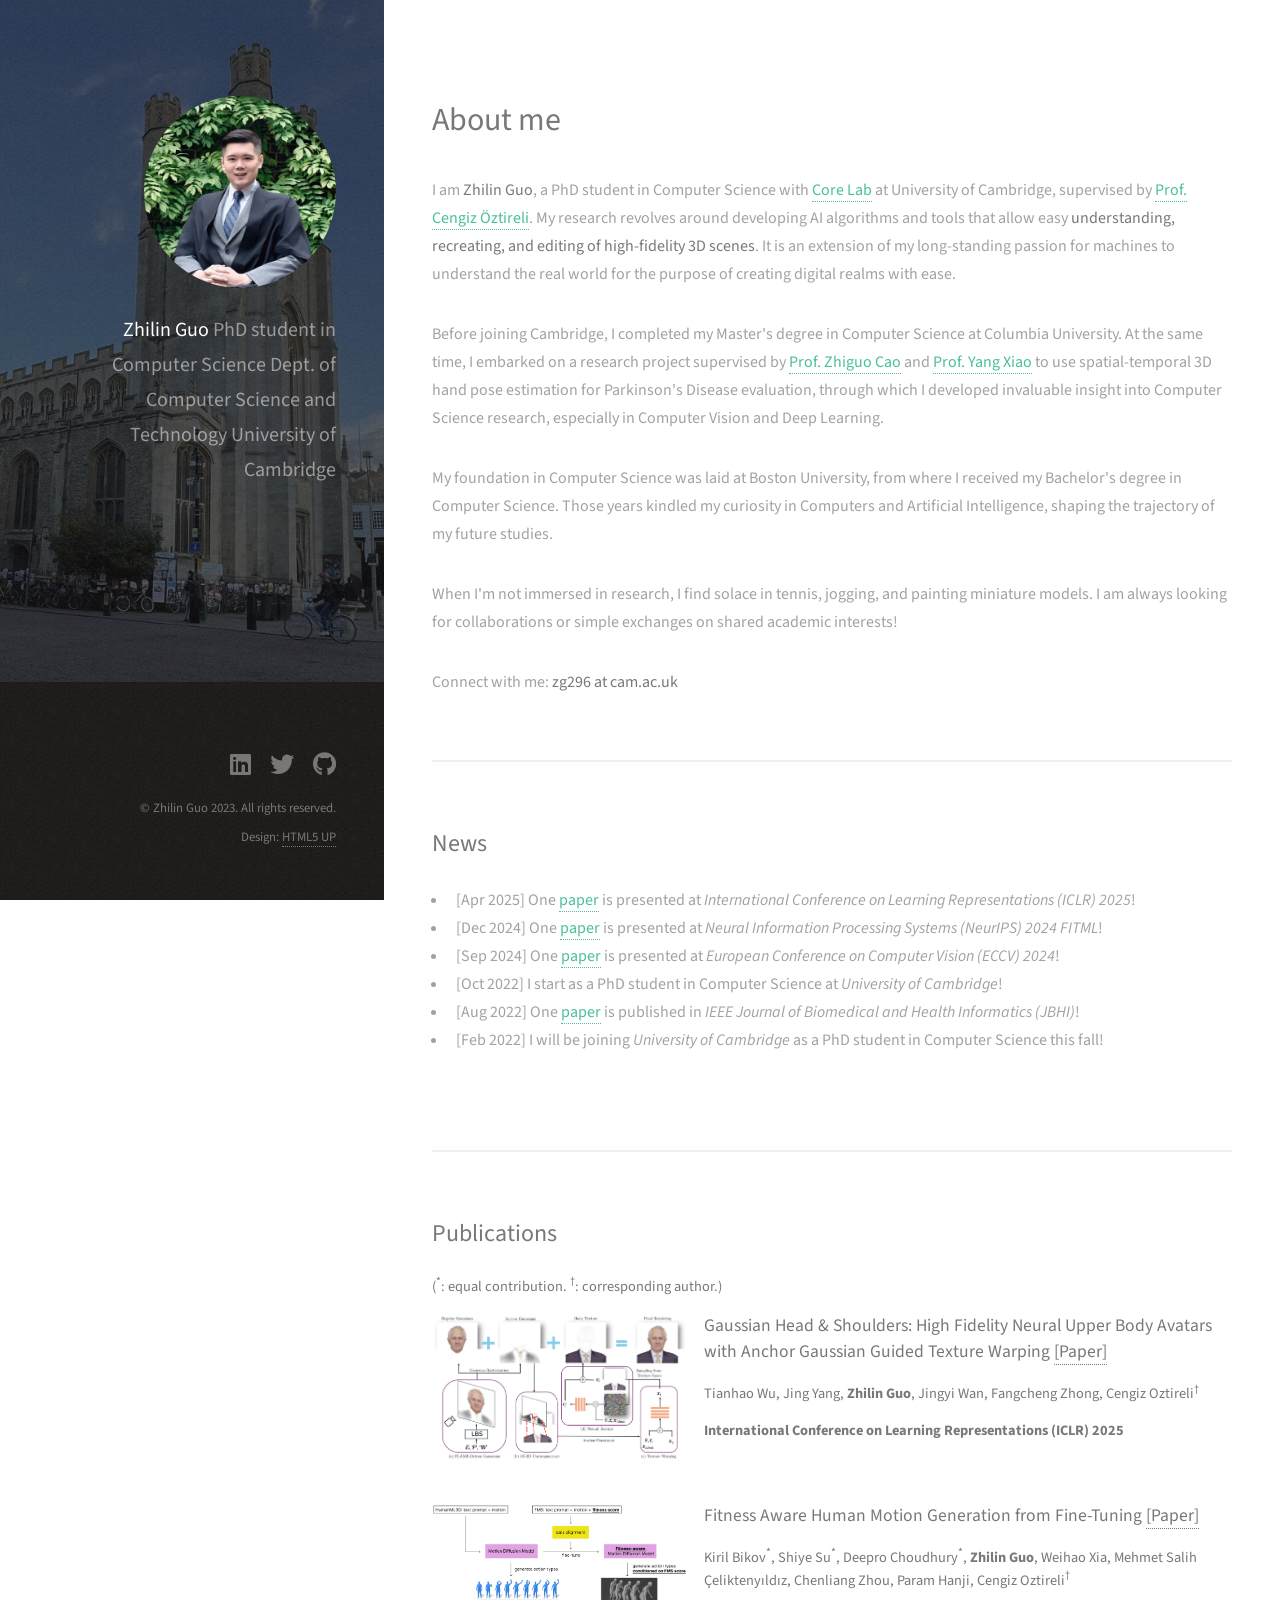
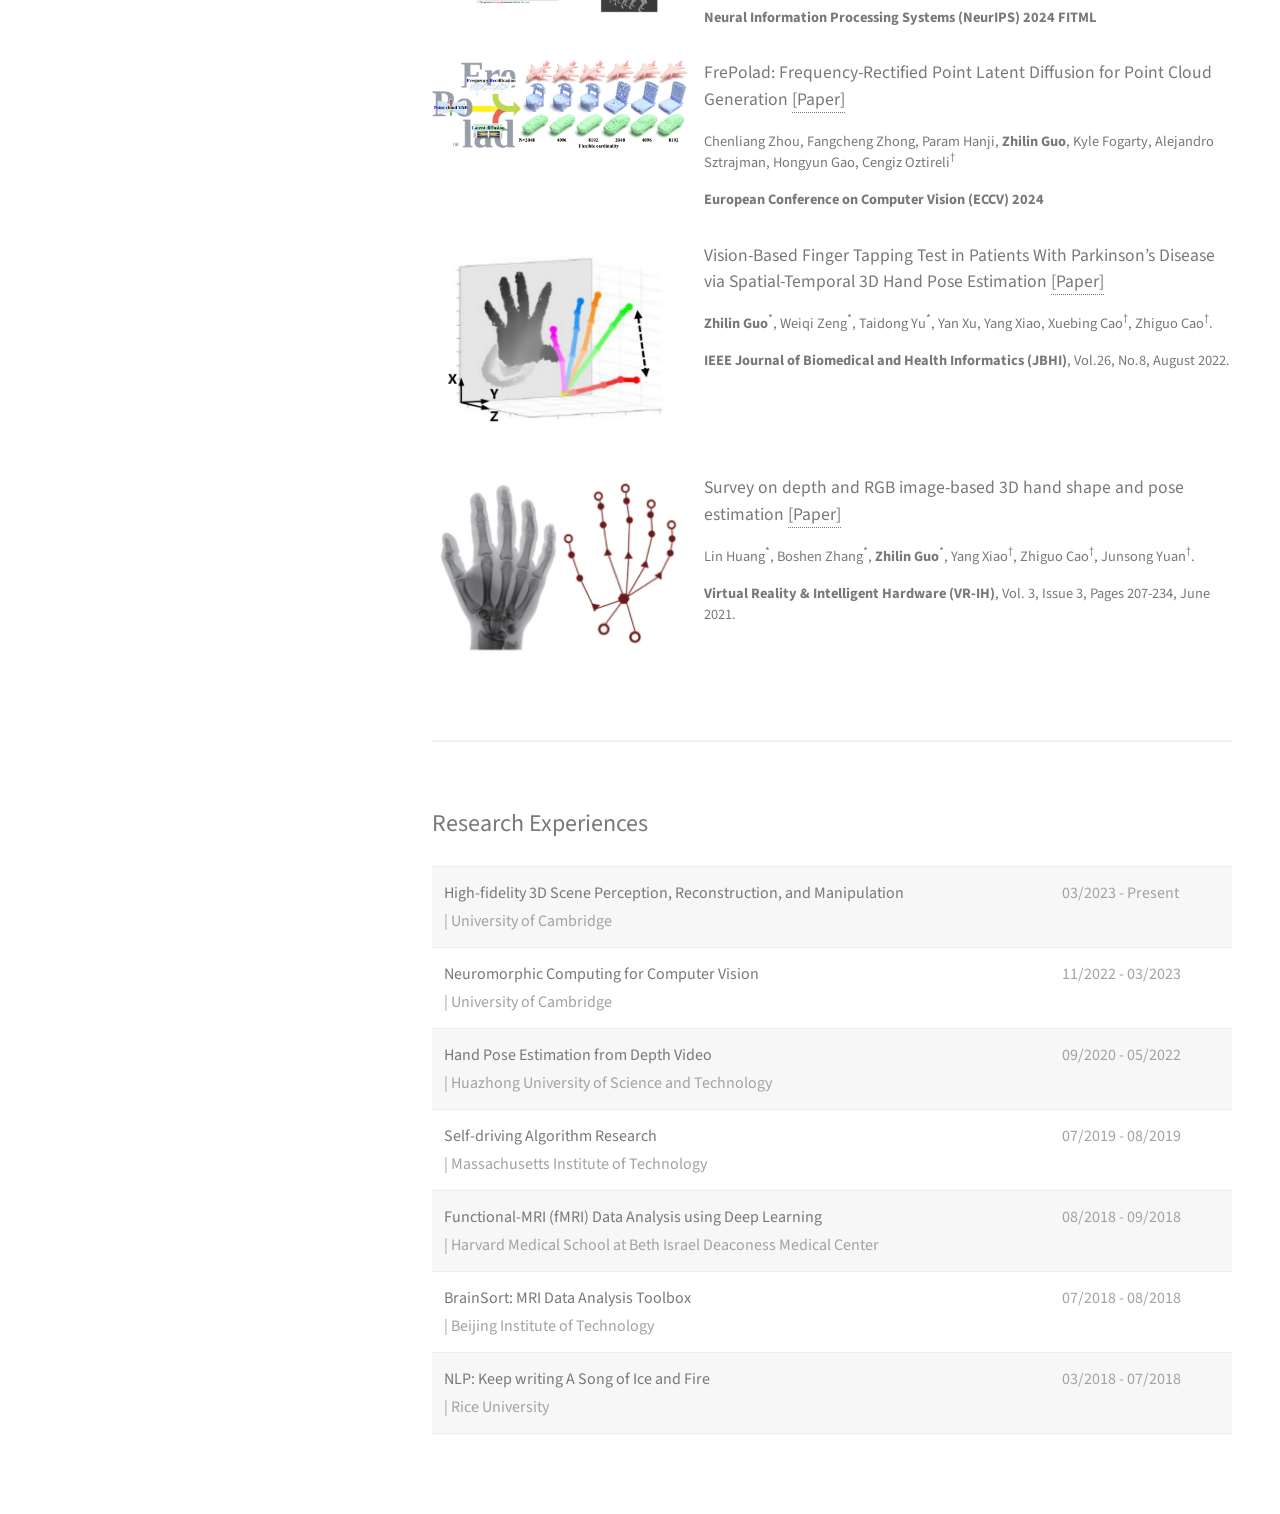
==== index.html @ 65eadab3 "add gaussian-head-n-shoulders paper to project page, revise page style" ====
<!DOCTYPE HTML>
<!--
	Strata by HTML5 UP
	html5up.net | @ajlkn
	Free for personal and commercial use under the CCA 3.0 license (html5up.net/license)
-->
<html>
	<head>
		<title>Zhilin Guo</title>
		<meta charset="utf-8" />
		<meta name="viewport" content="width=device-width, initial-scale=1, user-scalable=no" />
		<link rel="stylesheet" href="assets/css/main.css" />
		<link rel="icon" href="favicon_io/favicon.ico" type="image/x-icon">
	</head>
	<body class="is-preload">

		<!-- Header -->
			<header id="header">
				<div class="inner">
					<a href="#" class="image avatar" style="width: 12em;"><img src="images/profile_pic_oct_2025.jpg" alt="" /></a>
					<h1><strong>Zhilin Guo</strong><br />
					PhD student in Computer Science<br />
					Dept. of Computer Science and Technology<br />
					University of Cambridge</h1>
					<!-- <h1><strong>I am Strata</strong>, a super simple<br />
					responsive site template freebie<br />
					crafted by <a href="http://html5up.net">HTML5 UP</a>.</h1> -->
				</div>
			</header>

		<!-- Main -->
			<div id="main">
				<!-- One -->
					<section id="one">
						<header class="major">
							<h2>About me</h2>
						</header>
						<p>I am <strong>Zhilin Guo</strong>, a PhD student in Computer Science with
							<a href="https://core-lab.io/" target="_blank">Core Lab</a> at University 
							of Cambridge, supervised by
							<a href="https://www.cl.cam.ac.uk/~aco41/" target="_blank">Prof. Cengiz Öztireli</a>.
							My research revolves around developing AI algorithms and tools that
							allow easy <strong>understanding, recreating, and editing of high-fidelity 3D scenes</strong>.
							It is an extension of my long-standing passion for machines to understand the real world
							for the purpose of creating digital realms with ease.</p>

						<p>Before joining Cambridge, I completed my Master's degree in Computer Science at Columbia University.
							At the same time, I embarked on a research project supervised by 
							<a href="https://scholar.google.com/citations?user=396o2BAAAAAJ&hl=en" target="_blank">Prof. Zhiguo Cao</a>
							and
							<a href="https://scholar.google.com/citations?user=NeKBuXEAAAAJ&hl=en" target="_blank">Prof. Yang Xiao</a>
							to use spatial-temporal 3D hand pose estimation for Parkinson's Disease evaluation, through which I
							developed invaluable insight into Computer Science research, especially in 
							Computer Vision and Deep Learning.</p>
							
						<p>My foundation in Computer Science was laid at Boston University, from
							where I received my Bachelor's degree in Computer Science.
							Those years kindled my curiosity in Computers and Artificial Intelligence,
							shaping the trajectory of my future studies.</p>
							
						<p>When I'm not immersed in research, I find solace in tennis, jogging, and painting miniature
							models. I am always looking for collaborations or simple exchanges on shared academic interests!</p>

						<p>Connect with me: <strong>zg296 at cam.ac.uk</strong> </p>
						<!-- <ul class="actions">
							<li><a href="#" class="button">Learn More</a></li>
						</ul> -->
					</section>

				<!-- Two -->
					<section id="two">
						<h2>News</h2>
						<div class="row">
							<div class="col-12 col-12-xsmall">
								<ul>
									<li>[Apr 2025] One <a href="https://gaussian-head-shoulders.netlify.app/" 
										target="_blank">paper</a> is presented at <em>International Conference on Learning Representations (ICLR) 2025</em>!</li>
									<li>[Dec 2024] One <a href="https://openreview.net/forum?id=BTSnh5YdeI" 
										target="_blank">paper</a> is presented at <em>Neural Information Processing Systems (NeurIPS) 2024 FITML</em>!</li>
									<li>[Sep 2024] One <a href="https://arxiv.org/abs/2311.12090" 
										target="_blank">paper</a> is presented at <em>European Conference on Computer Vision (ECCV) 2024</em>!</li>
									<li>[Oct 2022] I start as a PhD student in Computer Science at <em>University of Cambridge</em>!</li>
									<li>[Aug 2022] One <a href="https://ieeexplore.ieee.org/document/9744332" 
										target="_blank">paper</a> is published in <em>IEEE Journal of Biomedical and Health Informatics (JBHI)</em>!</li>
									<li>[Feb 2022] I will be joining <em>University of Cambridge</em> as a PhD student in Computer Science this fall!</li>
								</ul>
							</div>
						</div>
					</section>


					<section id="publications">
						<h2>Publications</h2>
						<h5>(<sup>*</sup>: equal contribution. <sup>†</sup>: corresponding author.)</h5>
						<div class="box alt">
						<!-- PUT PUBLICATIONS BELOW -->

							<!-- 2025 Gaussian Head and Shoulders -->
							<article class="row gtr-50 gtr-uniform work-item">
								<div class="col-4">
									<img src=".\images\my_papers\2025-gaussian-head-n-shoulders.png" width="100%"/>
								</div>
								<div class="col-8">
									<h4>
										Gaussian Head & Shoulders: High Fidelity Neural Upper Body Avatars with Anchor Gaussian Guided Texture Warping
										<a href="https://gaussian-head-shoulders.netlify.app/" target="_blank">[Paper]</a>
									</h4>
									<h5>
										Tianhao Wu,
										Jing Yang,
										<span style="font-weight:bold;">Zhilin Guo</span>,
										Jingyi Wan,
										Fangcheng Zhong,
										Cengiz Oztireli<sup>†</sup>
										<br>
									</h5>
									<h5>
										<span style="font-weight:bold;">International Conference on Learning Representations (ICLR) 2025</span>
									</h5>
								</div>
							</article>

							<!-- 2024 fitness aware -->
							<article class="row gtr-50 gtr-uniform work-item">
								<div class="col-4">
									<img src=".\images\my_papers\2024-fitness-aware-human-motion.png" width="100%"/>
								</div>
								<div class="col-8">
									<h4>
										Fitness Aware Human Motion Generation from Fine-Tuning
										<a href="https://openreview.net/pdf?id=BTSnh5YdeI" target="_blank">[Paper]</a>
									</h4>
									<h5>
										Kiril Bikov<sup>*</sup>,
										Shiye Su<sup>*</sup>,
										Deepro Choudhury<sup>*</sup>,
										<span style="font-weight:bold;">Zhilin Guo</span>,
										Weihao Xia,
										Mehmet Salih Çeliktenyıldız,
										Chenliang Zhou,
										Param Hanji,
										Cengiz Oztireli<sup>†</sup>
										<br>
									</h5>
									<h5>
										<span style="font-weight:bold;">Neural Information Processing Systems (NeurIPS) 2024 FITML</span>
									</h5>
								</div>
							</article>

							<!-- 2024 FrePolad -->
							<article class="row gtr-50 gtr-uniform work-item">
								<div class="col-4">
									<img src=".\images\my_papers\2024-frepolad.png" width="100%"/>
								</div>
								<div class="col-8">
									<h4>
										FrePolad: Frequency-Rectified Point Latent Diffusion for Point Cloud Generation
										<a href="https://chenliang-zhou.github.io/FrePolad/" target="_blank">[Paper]</a>
									</h4>
									<h5>
										Chenliang Zhou,
										Fangcheng Zhong,
										Param Hanji,
										<span style="font-weight:bold;">Zhilin Guo</span>,
										Kyle Fogarty,
										Alejandro Sztrajman,
										Hongyun Gao,
										Cengiz Oztireli<sup>†</sup>
										<br>
									</h5>
									<h5>
										<span style="font-weight:bold;">European Conference on Computer Vision (ECCV) 2024</span>
									</h5>
								</div>
							</article>

							<!-- 2022 Vision-Based Finger Tapping -->
							<article class="row gtr-50 gtr-uniform work-item">
								<div class="col-4">
									<img src=".\images\my_papers\2022-Vision-Based-Finger-Tapping-2.png" width="100%"/>
								</div>
								<div class="col-8">
									<h4>
										Vision-Based Finger Tapping Test in Patients With Parkinson’s Disease
										via Spatial-Temporal 3D Hand Pose Estimation
										<a href="https://ieeexplore.ieee.org/document/9744332" target="_blank">[Paper]</a>
									</h4>
									<h5>
										<span style="font-weight:bold;">Zhilin Guo</span><sup>*</sup>,
										Weiqi Zeng<sup>*</sup>, 
										Taidong Yu<sup>*</sup>,
										Yan Xu,
										Yang Xiao,
										Xuebing Cao<sup>†</sup>,
										Zhiguo Cao<sup>†</sup>.
										<br>
									</h5>
									
									<h5>
										<span style="font-weight:bold;">IEEE Journal of Biomedical and Health Informatics (JBHI)</span>, Vol.26, No.8, August 2022.
									</h5>
								</div>
							</article>
							
							<!-- 2022 Survey on depth and RGB image-based 3D hand -->
							<article class="row gtr-50 gtr-uniform work-item">
								<div class="col-4">
									<img src=".\images\my_papers\2022-Survey-on-depth-and.png" width="100%"/>
								</div>
								<div class="col-8">
									<h4>
										Survey on depth and RGB image-based 3D hand shape and pose estimation
										<a href="http://www.vr-ih.com/vrih/html/EN/10.1016/j.vrih.2021.05.002" target="_blank">[Paper]</a>
									</h4>
									<h5>
										Lin Huang<sup>*</sup>, 
										Boshen Zhang<sup>*</sup>, 
										<span style="font-weight:bold;">Zhilin Guo</span><sup>*</sup>,
										Yang Xiao<sup>†</sup>,
										Zhiguo Cao<sup>†</sup>,
										Junsong Yuan<sup>†</sup>.
										<br>
									</h5>
									<h5>
										<span style="font-weight:bold;">Virtual Reality & Intelligent Hardware (VR-IH)</span>,
										Vol. 3, Issue 3, Pages 207-234, June 2021.
									</h5>
								</div>
							</article>
						</div>
						
					</section>
					

		<!-- Four -->
		<section id="four">
			<h2>Research Experiences</h2>
			<div class="table-wrapper">
				<table>
					<tbody>
						<tr>
							<td><b>High-fidelity 3D Scene Perception, Reconstruction, and Manipulation</b>
								<br>| University of Cambridge</td>
							<td>03/2023 - Present</td>
						</tr>
						<tr>
							<td><b>Neuromorphic Computing for Computer Vision</b>
								<br>| University of Cambridge</td>
							<td>11/2022 - 03/2023</td>
						</tr>
						<tr>
							<td><b>Hand Pose Estimation from Depth Video </b>
								<br>| Huazhong University of Science and Technology</td>
							<td>09/2020 - 05/2022</td>
						</tr>
						<tr>
							<td><b>Self-driving Algorithm Research </b>
								<br>| Massachusetts Institute of Technology</td>
							<td>07/2019 - 08/2019</td>
						</tr>
						<tr>
							<td><b>Functional-MRI (fMRI) Data Analysis using Deep Learning </b>
								<br>| Harvard Medical School at Beth Israel Deaconess Medical Center</td>
							<td>08/2018 - 09/2018</td>
						</tr>
						<tr>
							<td><b>BrainSort: MRI Data Analysis Toolbox </b>
								<br>| Beijing Institute of Technology</td>
							<td>07/2018 - 08/2018</td>
						</tr>
						<tr>
							<td><b>NLP: Keep writing A Song of Ice and Fire </b>
								<br>| Rice University</td>
							<td>03/2018 - 07/2018</td>
						</tr>
					</tbody>
				</table>
			</div>
		</section>


				<!-- Four -->
				<!--
					<section id="four">
						<h2>Elements</h2>

						<section>
							<h4>Text</h4>
							<p>This is <b>bold</b> and this is <strong>strong</strong>. This is <i>italic</i> and this is <em>emphasized</em>.
							This is <sup>superscript</sup> text and this is <sub>subscript</sub> text.
							This is <u>underlined</u> and this is code: <code>for (;;) { ... }</code>. Finally, <a href="#">this is a link</a>.</p>
							<hr />
							<header>
								<h4>Heading with a Subtitle</h4>
								<p>Lorem ipsum dolor sit amet nullam id egestas urna aliquam</p>
							</header>
							<p>Nunc lacinia ante nunc ac lobortis. Interdum adipiscing gravida odio porttitor sem non mi integer non faucibus ornare mi ut ante amet placerat aliquet. Volutpat eu sed ante lacinia sapien lorem accumsan varius montes viverra nibh in adipiscing blandit tempus accumsan.</p>
							<header>
								<h5>Heading with a Subtitle</h5>
								<p>Lorem ipsum dolor sit amet nullam id egestas urna aliquam</p>
							</header>
							<p>Nunc lacinia ante nunc ac lobortis. Interdum adipiscing gravida odio porttitor sem non mi integer non faucibus ornare mi ut ante amet placerat aliquet. Volutpat eu sed ante lacinia sapien lorem accumsan varius montes viverra nibh in adipiscing blandit tempus accumsan.</p>
							<hr />
							<h2>Heading Level 2</h2>
							<h3>Heading Level 3</h3>
							<h4>Heading Level 4</h4>
							<h5>Heading Level 5</h5>
							<h6>Heading Level 6</h6>
							<hr />
							<h5>Blockquote</h5>
							<blockquote>Fringilla nisl. Donec accumsan interdum nisi, quis tincidunt felis sagittis eget tempus euismod. Vestibulum ante ipsum primis in faucibus vestibulum. Blandit adipiscing eu felis iaculis volutpat ac adipiscing accumsan faucibus. Vestibulum ante ipsum primis in faucibus lorem ipsum dolor sit amet nullam adipiscing eu felis.</blockquote>
							<h5>Preformatted</h5>
							<pre><code>i = 0;

while (!deck.isInOrder()) {
print 'Iteration ' + i;
deck.shuffle();
i++;
}

print 'It took ' + i + ' iterations to sort the deck.';</code></pre>
						</section>

						<section>
							<h4>Lists</h4>
							<div class="row">
								<div class="col-6 col-12-xsmall">
									<h5>Unordered</h5>
									<ul>
										<li>Dolor pulvinar etiam magna etiam.</li>
										<li>Sagittis adipiscing lorem eleifend.</li>
										<li>Felis enim feugiat dolore viverra.</li>
									</ul>
									<h5>Alternate</h5>
									<ul class="alt">
										<li>Dolor pulvinar etiam magna etiam.</li>
										<li>Sagittis adipiscing lorem eleifend.</li>
										<li>Felis enim feugiat dolore viverra.</li>
									</ul>
								</div>
								<div class="col-6 col-12-xsmall">
									<h5>Ordered</h5>
									<ol>
										<li>Dolor pulvinar etiam magna etiam.</li>
										<li>Etiam vel felis at lorem sed viverra.</li>
										<li>Felis enim feugiat dolore viverra.</li>
										<li>Dolor pulvinar etiam magna etiam.</li>
										<li>Etiam vel felis at lorem sed viverra.</li>
										<li>Felis enim feugiat dolore viverra.</li>
									</ol>
									<h5>Icons</h5>
									<ul class="icons">
										<li><a href="#" class="icon brands fa-twitter"><span class="label">Twitter</span></a></li>
										<li><a href="#" class="icon brands fa-facebook-f"><span class="label">Facebook</span></a></li>
										<li><a href="#" class="icon brands fa-instagram"><span class="label">Instagram</span></a></li>
										<li><a href="#" class="icon brands fa-github"><span class="label">Github</span></a></li>
										<li><a href="#" class="icon brands fa-dribbble"><span class="label">Dribbble</span></a></li>
										<li><a href="#" class="icon brands fa-tumblr"><span class="label">Tumblr</span></a></li>
									</ul>
								</div>
							</div>
							<h5>Actions</h5>
							<ul class="actions">
								<li><a href="#" class="button primary">Default</a></li>
								<li><a href="#" class="button">Default</a></li>
							</ul>
							<ul class="actions small">
								<li><a href="#" class="button primary small">Small</a></li>
								<li><a href="#" class="button small">Small</a></li>
							</ul>
							<div class="row">
								<div class="col-6 col-12-small">
									<ul class="actions stacked">
										<li><a href="#" class="button primary">Default</a></li>
										<li><a href="#" class="button">Default</a></li>
									</ul>
								</div>
								<div class="col-6 col-12-small">
									<ul class="actions stacked">
										<li><a href="#" class="button primary small">Small</a></li>
										<li><a href="#" class="button small">Small</a></li>
									</ul>
								</div>
								<div class="col-6 col-12-small">
									<ul class="actions stacked">
										<li><a href="#" class="button primary fit">Default</a></li>
										<li><a href="#" class="button fit">Default</a></li>
									</ul>
								</div>
								<div class="col-6 col-12-small">
									<ul class="actions stacked">
										<li><a href="#" class="button primary small fit">Small</a></li>
										<li><a href="#" class="button small fit">Small</a></li>
									</ul>
								</div>
							</div>
						</section>

						<section>
							<h4>Table</h4>
							<h5>Default</h5>
							<div class="table-wrapper">
								<table>
									<thead>
										<tr>
											<th>Name</th>
											<th>Description</th>
											<th>Price</th>
										</tr>
									</thead>
									<tbody>
										<tr>
											<td>Item One</td>
											<td>Ante turpis integer aliquet porttitor.</td>
											<td>29.99</td>
										</tr>
										<tr>
											<td>Item Two</td>
											<td>Vis ac commodo adipiscing arcu aliquet.</td>
											<td>19.99</td>
										</tr>
										<tr>
											<td>Item Three</td>
											<td> Morbi faucibus arcu accumsan lorem.</td>
											<td>29.99</td>
										</tr>
										<tr>
											<td>Item Four</td>
											<td>Vitae integer tempus condimentum.</td>
											<td>19.99</td>
										</tr>
										<tr>
											<td>Item Five</td>
											<td>Ante turpis integer aliquet porttitor.</td>
											<td>29.99</td>
										</tr>
									</tbody>
									<tfoot>
										<tr>
											<td colspan="2"></td>
											<td>100.00</td>
										</tr>
									</tfoot>
								</table>
							</div>

							<h5>Alternate</h5>
							<div class="table-wrapper">
								<table class="alt">
									<thead>
										<tr>
											<th>Name</th>
											<th>Description</th>
											<th>Price</th>
										</tr>
									</thead>
									<tbody>
										<tr>
											<td>Item One</td>
											<td>Ante turpis integer aliquet porttitor.</td>
											<td>29.99</td>
										</tr>
										<tr>
											<td>Item Two</td>
											<td>Vis ac commodo adipiscing arcu aliquet.</td>
											<td>19.99</td>
										</tr>
										<tr>
											<td>Item Three</td>
											<td> Morbi faucibus arcu accumsan lorem.</td>
											<td>29.99</td>
										</tr>
										<tr>
											<td>Item Four</td>
											<td>Vitae integer tempus condimentum.</td>
											<td>19.99</td>
										</tr>
										<tr>
											<td>Item Five</td>
											<td>Ante turpis integer aliquet porttitor.</td>
											<td>29.99</td>
										</tr>
									</tbody>
									<tfoot>
										<tr>
											<td colspan="2"></td>
											<td>100.00</td>
										</tr>
									</tfoot>
								</table>
							</div>
						</section>

						<section>
							<h4>Buttons</h4>
							<ul class="actions">
								<li><a href="#" class="button primary">Primary</a></li>
								<li><a href="#" class="button">Default</a></li>
							</ul>
							<ul class="actions">
								<li><a href="#" class="button large">Large</a></li>
								<li><a href="#" class="button">Default</a></li>
								<li><a href="#" class="button small">Small</a></li>
							</ul>
							<ul class="actions fit">
								<li><a href="#" class="button primary fit">Fit</a></li>
								<li><a href="#" class="button fit">Fit</a></li>
							</ul>
							<ul class="actions fit small">
								<li><a href="#" class="button primary fit small">Fit + Small</a></li>
								<li><a href="#" class="button fit small">Fit + Small</a></li>
							</ul>
							<ul class="actions">
								<li><a href="#" class="button primary icon solid fa-download">Icon</a></li>
								<li><a href="#" class="button icon solid fa-download">Icon</a></li>
							</ul>
							<ul class="actions">
								<li><span class="button primary disabled">Primary</span></li>
								<li><span class="button disabled">Default</span></li>
							</ul>
						</section>

						<section>
							<h4>Form</h4>
							<form method="post" action="#">
								<div class="row gtr-uniform gtr-50">
									<div class="col-6 col-12-xsmall">
										<input type="text" name="demo-name" id="demo-name" value="" placeholder="Name" />
									</div>
									<div class="col-6 col-12-xsmall">
										<input type="email" name="demo-email" id="demo-email" value="" placeholder="Email" />
									</div>
									<div class="col-12">
										<select name="demo-category" id="demo-category">
											<option value="">- Category -</option>
											<option value="1">Manufacturing</option>
											<option value="1">Shipping</option>
											<option value="1">Administration</option>
											<option value="1">Human Resources</option>
										</select>
									</div>
									<div class="col-4 col-12-small">
										<input type="radio" id="demo-priority-low" name="demo-priority" checked>
										<label for="demo-priority-low">Low Priority</label>
									</div>
									<div class="col-4 col-12-small">
										<input type="radio" id="demo-priority-normal" name="demo-priority">
										<label for="demo-priority-normal">Normal Priority</label>
									</div>
									<div class="col-4 col-12-small">
										<input type="radio" id="demo-priority-high" name="demo-priority">
										<label for="demo-priority-high">High Priority</label>
									</div>
									<div class="col-6 col-12-small">
										<input type="checkbox" id="demo-copy" name="demo-copy">
										<label for="demo-copy">Email me a copy of this message</label>
									</div>
									<div class="col-6 col-12-small">
										<input type="checkbox" id="demo-human" name="demo-human" checked>
										<label for="demo-human">I am a human and not a robot</label>
									</div>
									<div class="col-12">
										<textarea name="demo-message" id="demo-message" placeholder="Enter your message" rows="6"></textarea>
									</div>
									<div class="col-12">
										<ul class="actions">
											<li><input type="submit" value="Send Message" class="primary" /></li>
											<li><input type="reset" value="Reset" /></li>
										</ul>
									</div>
								</div>
							</form>
						</section>

						<section>
							<h4>Image</h4>
							<h5>Fit</h5>
							<div class="box alt">
								<div class="row gtr-50 gtr-uniform">
									<div class="col-12"><span class="image fit"><img src="images/fulls/05.jpg" alt="" /></span></div>
									<div class="col-4"><span class="image fit"><img src="images/thumbs/01.jpg" alt="" /></span></div>
									<div class="col-4"><span class="image fit"><img src="images/thumbs/02.jpg" alt="" /></span></div>
									<div class="col-4"><span class="image fit"><img src="images/thumbs/03.jpg" alt="" /></span></div>
									<div class="col-4"><span class="image fit"><img src="images/thumbs/04.jpg" alt="" /></span></div>
									<div class="col-4"><span class="image fit"><img src="images/thumbs/05.jpg" alt="" /></span></div>
									<div class="col-4"><span class="image fit"><img src="images/thumbs/06.jpg" alt="" /></span></div>
									<div class="col-4"><span class="image fit"><img src="images/thumbs/03.jpg" alt="" /></span></div>
									<div class="col-4"><span class="image fit"><img src="images/thumbs/02.jpg" alt="" /></span></div>
									<div class="col-4"><span class="image fit"><img src="images/thumbs/01.jpg" alt="" /></span></div>
								</div>
							</div>
							<h5>Left &amp; Right</h5>
							<p><span class="image left"><img src="images/avatar.jpg" alt="" /></span>Fringilla nisl. Donec accumsan interdum nisi, quis tincidunt felis sagittis eget. tempus euismod. Vestibulum ante ipsum primis in faucibus vestibulum. Blandit adipiscing eu felis iaculis volutpat ac adipiscing accumsan eu faucibus. Integer ac pellentesque praesent tincidunt felis sagittis eget. tempus euismod. Vestibulum ante ipsum primis in faucibus vestibulum. Blandit adipiscing eu felis iaculis volutpat ac adipiscing accumsan eu faucibus. Integer ac pellentesque praesent. Donec accumsan interdum nisi, quis tincidunt felis sagittis eget. tempus euismod. Vestibulum ante ipsum primis in faucibus vestibulum. Blandit adipiscing eu felis iaculis volutpat ac adipiscing accumsan eu faucibus. Integer ac pellentesque praesent tincidunt felis sagittis eget. tempus euismod. Vestibulum ante ipsum primis in faucibus vestibulum. Blandit adipiscing eu felis iaculis volutpat ac adipiscing accumsan eu faucibus. Integer ac pellentesque praesent.</p>
							<p><span class="image right"><img src="images/avatar.jpg" alt="" /></span>Fringilla nisl. Donec accumsan interdum nisi, quis tincidunt felis sagittis eget. tempus euismod. Vestibulum ante ipsum primis in faucibus vestibulum. Blandit adipiscing eu felis iaculis volutpat ac adipiscing accumsan eu faucibus. Integer ac pellentesque praesent tincidunt felis sagittis eget. tempus euismod. Vestibulum ante ipsum primis in faucibus vestibulum. Blandit adipiscing eu felis iaculis volutpat ac adipiscing accumsan eu faucibus. Integer ac pellentesque praesent. Donec accumsan interdum nisi, quis tincidunt felis sagittis eget. tempus euismod. Vestibulum ante ipsum primis in faucibus vestibulum. Blandit adipiscing eu felis iaculis volutpat ac adipiscing accumsan eu faucibus. Integer ac pellentesque praesent tincidunt felis sagittis eget. tempus euismod. Vestibulum ante ipsum primis in faucibus vestibulum. Blandit adipiscing eu felis iaculis volutpat ac adipiscing accumsan eu faucibus. Integer ac pellentesque praesent.</p>
						</section>

					</section>
				-->

			</div>

		<!-- Footer -->
			<footer id="footer">
				<div class="inner">
					<ul class="icons">
						<li><a href="https://www.linkedin.com/in/zhilin-guo/" 
							class="icon brands fa-linkedin" target="_blank"><span class="label">LinkedIn</span></a></li>
						<li><a href="https://twitter.com/Zhilin_Guo" 
							class="icon brands fa-twitter" target="_blank"><span class="label">Twitter</span></a></li>
						<li><a href="https://github.com/ZhilinGuo" 
							class="icon brands fa-github" target="_blank"><span class="label">Github</span></a></li>
					</ul>
					<ul class="copyright">
						<li>&copy; Zhilin Guo 2023. All rights reserved.</li><li>Design: <a href="http://html5up.net" target="_blank">HTML5 UP</a></li>
					</ul>
				</div>
			</footer>

		<!-- Scripts -->
			<script src="assets/js/jquery.min.js"></script>
			<script src="assets/js/jquery.poptrox.min.js"></script>
			<script src="assets/js/browser.min.js"></script>
			<script src="assets/js/breakpoints.min.js"></script>
			<script src="assets/js/util.js"></script>
			<script src="assets/js/main.js"></script>

	</body>
</html>
---- assets/css/main.css ----
@import url("fontawesome-all.min.css");
@import url("https://fonts.googleapis.com/css?family=Source+Sans+Pro:400,400italic");

/*
	Strata by HTML5 UP
	html5up.net | @ajlkn
	Free for personal and commercial use under the CCA 3.0 license (html5up.net/license)
*/

html, body, div, span, applet, object,
iframe, h1, h2, h3, h4, h5, h6, p, blockquote,
pre, a, abbr, acronym, address, big, cite,
code, del, dfn, em, img, ins, kbd, q, s, samp,
small, strike, strong, sub, sup, tt, var, b,
u, i, center, dl, dt, dd, ol, ul, li, fieldset,
form, label, legend, table, caption, tbody,
tfoot, thead, tr, th, td, article, aside,
canvas, details, embed, figure, figcaption,
footer, header, hgroup, menu, nav, output, ruby,
section, summary, time, mark, audio, video {
	margin: 0;
	padding: 0;
	border: 0;
	font-size: 100%;
	font: inherit;
	vertical-align: baseline;}

article, aside, details, figcaption, figure,
footer, header, hgroup, menu, nav, section {
	display: block;}

body {
	line-height: 1;
}

ol, ul {
	list-style: none;
}

blockquote, q {
	quotes: none;
}

	blockquote:before, blockquote:after, q:before, q:after {
		content: '';
		content: none;
	}

table {
	border-collapse: collapse;
	border-spacing: 0;
}

body {
	-webkit-text-size-adjust: none;
}

mark {
	background-color: transparent;
	color: inherit;
}

input::-moz-focus-inner {
	border: 0;
	padding: 0;
}

input, select, textarea {
	-moz-appearance: none;
	-webkit-appearance: none;
	-ms-appearance: none;
	appearance: none;
}

/* Basic */

	html {
		box-sizing: border-box;
	}

	*, *:before, *:after {
		box-sizing: inherit;
	}

	body {
		background: #fff;
	}

		body.is-preload *, body.is-preload *:before, body.is-preload *:after {
			-moz-animation: none !important;
			-webkit-animation: none !important;
			-ms-animation: none !important;
			animation: none !important;
			-moz-transition: none !important;
			-webkit-transition: none !important;
			-ms-transition: none !important;
			transition: none !important;
		}

	body, input, select, textarea {
		color: #a2a2a2;
		font-family: "Source Sans Pro", Helvetica, sans-serif;
		font-size: 16pt;
		font-weight: 400;
		line-height: 1.75em;
	}

	a {
		-moz-transition: color 0.2s ease-in-out, border-color 0.2s ease-in-out;
		-webkit-transition: color 0.2s ease-in-out, border-color 0.2s ease-in-out;
		-ms-transition: color 0.2s ease-in-out, border-color 0.2s ease-in-out;
		transition: color 0.2s ease-in-out, border-color 0.2s ease-in-out;
		border-bottom: dotted 1px;
		color: #49bf9d;
		text-decoration: none;
	}

		a:hover {
			border-bottom-color: transparent;
			color: #49bf9d !important;
			text-decoration: none;
		}

	strong, b {
		color: #787878;
		font-weight: 400;
	}

	em, i {
		font-style: italic;
	}

	p {
		margin: 0 0 2em 0;
	}

	h1, h2, h3, h4, h5, h6 {
		color: #787878;
		font-weight: 400;
		line-height: 1em;
		margin: 0 0 1em 0;
	}

		h1 a, h2 a, h3 a, h4 a, h5 a, h6 a {
			color: inherit;
			text-decoration: none;
		}

	h1 {
		font-size: 2em;
		line-height: 1.5em;
	}

	h2 {
		font-size: 1.5em;
		line-height: 1.5em;
	}

	h3 {
		font-size: 1.25em;
		line-height: 1.5em;
	}

	h4 {
		font-size: 1.1em;
		line-height: 1.5em;
	}

	h5 {
		font-size: 0.9em;
		line-height: 1.5em;
	}

	h6 {
		font-size: 0.7em;
		line-height: 1.5em;
	}

	sub {
		font-size: 0.8em;
		position: relative;
		top: 0.5em;
	}

	sup {
		font-size: 0.8em;
		position: relative;
		top: -0.5em;
	}

	hr {
		border: 0;
		border-bottom: solid 2px #efefef;
		margin: 2em 0;
	}

		hr.major {
			margin: 3em 0;
		}

	blockquote {
		border-left: solid 6px #efefef;
		font-style: italic;
		margin: 0 0 2em 0;
		padding: 0.5em 0 0.5em 1.5em;
	}

	code {
		background: #f7f7f7;
		border-radius: 0.35em;
		border: solid 2px #efefef;
		font-family: "Courier New", monospace;
		font-size: 0.9em;
		margin: 0 0.25em;
		padding: 0.25em 0.65em;
	}

	pre {
		-webkit-overflow-scrolling: touch;
		font-family: "Courier New", monospace;
		font-size: 0.9em;
		margin: 0 0 2em 0;
	}

		pre code {
			display: block;
			line-height: 1.75em;
			padding: 1em 1.5em;
			overflow-x: auto;
		}

	.align-left {
		text-align: left;
	}

	.align-center {
		text-align: center;
	}

	.align-right {
		text-align: right;
	}

/* Container */

	.container {
		margin: 0 auto;
		max-width: calc(100% - 4em);
		width: 100%;
	}

		.container.xsmall {
			width: 25%;
		}

		.container.small {
			width: 50%;
		}

		.container.medium {
			width: 75%;
		}

		.container.large {
			width: 125%;
		}

		.container.xlarge {
			width: 150%;
		}

		.container.max {
			width: 100%;
		}

		@media screen and (max-width: 980px) {

			.container {
				width: 100% !important;
				max-width: 100% !important;
			}

		}

		@media screen and (max-width: 480px) {

			.container {
				max-width: calc(100% - 3em);
			}

		}

/* Row */

	.row {
		display: flex;
		flex-wrap: wrap;
		box-sizing: border-box;
		align-items: stretch;
	}

		.row > * {
			box-sizing: border-box;
		}

		.row.gtr-uniform > * > :last-child {
			margin-bottom: 0;
		}

		.row.aln-left {
			justify-content: flex-start;
		}

		.row.aln-center {
			justify-content: center;
		}

		.row.aln-right {
			justify-content: flex-end;
		}

		.row.aln-top {
			align-items: flex-start;
		}

		.row.aln-middle {
			align-items: center;
		}

		.row.aln-bottom {
			align-items: flex-end;
		}

		.row > .imp {
			order: -1;
		}

		.row > .col-1 {
			width: 8.33333%;
		}

		.row > .off-1 {
			margin-left: 8.33333%;
		}

		.row > .col-2 {
			width: 16.66667%;
		}

		.row > .off-2 {
			margin-left: 16.66667%;
		}

		.row > .col-3 {
			width: 25%;
		}

		.row > .off-3 {
			margin-left: 25%;
		}

		.row > .col-4 {
			width: 33.33333%;
		}

		.row > .off-4 {
			margin-left: 33.33333%;
		}

		.row > .col-5 {
			width: 41.66667%;
		}

		.row > .off-5 {
			margin-left: 41.66667%;
		}

		.row > .col-6 {
			width: 50%;
		}

		.row > .off-6 {
			margin-left: 50%;
		}

		.row > .col-7 {
			width: 58.33333%;
		}

		.row > .off-7 {
			margin-left: 58.33333%;
		}

		.row > .col-8 {
			width: 66.66667%;
		}

		.row > .off-8 {
			margin-left: 66.66667%;
		}

		.row > .col-9 {
			width: 75%;
		}

		.row > .off-9 {
			margin-left: 75%;
		}

		.row > .col-10 {
			width: 83.33333%;
		}

		.row > .off-10 {
			margin-left: 83.33333%;
		}

		.row > .col-11 {
			width: 91.66667%;
		}

		.row > .off-11 {
			margin-left: 91.66667%;
		}

		.row > .col-12 {
			width: 100%;
		}

		.row > .off-12 {
			margin-left: 100%;
		}

		.row.gtr-0 {
			margin-top: 0;
			margin-left: 0em;
		}

			.row.gtr-0 > * {
				padding: 0 0 0 0em;
			}

			.row.gtr-0.gtr-uniform {
				margin-top: 0em;
			}

				.row.gtr-0.gtr-uniform > * {
					padding-top: 0em;
				}

		.row.gtr-25 {
			margin-top: 0;
			margin-left: -0.625em;
		}

			.row.gtr-25 > * {
				padding: 0 0 0 0.625em;
			}

			.row.gtr-25.gtr-uniform {
				margin-top: -0.625em;
			}

				.row.gtr-25.gtr-uniform > * {
					padding-top: 0.625em;
				}

		.row.gtr-50 {
			margin-top: 0;
			margin-left: -1.25em;
		}

			.row.gtr-50 > * {
				padding: 0 0 0 1.25em;
			}

			.row.gtr-50.gtr-uniform {
				margin-top: -1.25em;
			}

				.row.gtr-50.gtr-uniform > * {
					padding-top: 1.25em;
				}

		.row {
			margin-top: 0;
			margin-left: -2.5em;
		}

			.row > * {
				padding: 0 0 0 2.5em;
			}

			.row.gtr-uniform {
				margin-top: -2.5em;
			}

				.row.gtr-uniform > * {
					padding-top: 2.5em;
				}

		.row.gtr-150 {
			margin-top: 0;
			margin-left: -3.75em;
		}

			.row.gtr-150 > * {
				padding: 0 0 0 3.75em;
			}

			.row.gtr-150.gtr-uniform {
				margin-top: -3.75em;
			}

				.row.gtr-150.gtr-uniform > * {
					padding-top: 3.75em;
				}

		.row.gtr-200 {
			margin-top: 0;
			margin-left: -5em;
		}

			.row.gtr-200 > * {
				padding: 0 0 0 5em;
			}

			.row.gtr-200.gtr-uniform {
				margin-top: -5em;
			}

				.row.gtr-200.gtr-uniform > * {
					padding-top: 5em;
				}

		@media screen and (max-width: 1800px) {

			.row {
				display: flex;
				flex-wrap: wrap;
				box-sizing: border-box;
				align-items: stretch;
			}

				.row > * {
					box-sizing: border-box;
				}

				.row.gtr-uniform > * > :last-child {
					margin-bottom: 0;
				}

				.row.aln-left {
					justify-content: flex-start;
				}

				.row.aln-center {
					justify-content: center;
				}

				.row.aln-right {
					justify-content: flex-end;
				}

				.row.aln-top {
					align-items: flex-start;
				}

				.row.aln-middle {
					align-items: center;
				}

				.row.aln-bottom {
					align-items: flex-end;
				}

				.row > .imp-xlarge {
					order: -1;
				}

				.row > .col-1-xlarge {
					width: 8.33333%;
				}

				.row > .off-1-xlarge {
					margin-left: 8.33333%;
				}

				.row > .col-2-xlarge {
					width: 16.66667%;
				}

				.row > .off-2-xlarge {
					margin-left: 16.66667%;
				}

				.row > .col-3-xlarge {
					width: 25%;
				}

				.row > .off-3-xlarge {
					margin-left: 25%;
				}

				.row > .col-4-xlarge {
					width: 33.33333%;
				}

				.row > .off-4-xlarge {
					margin-left: 33.33333%;
				}

				.row > .col-5-xlarge {
					width: 41.66667%;
				}

				.row > .off-5-xlarge {
					margin-left: 41.66667%;
				}

				.row > .col-6-xlarge {
					width: 50%;
				}

				.row > .off-6-xlarge {
					margin-left: 50%;
				}

				.row > .col-7-xlarge {
					width: 58.33333%;
				}

				.row > .off-7-xlarge {
					margin-left: 58.33333%;
				}

				.row > .col-8-xlarge {
					width: 66.66667%;
				}

				.row > .off-8-xlarge {
					margin-left: 66.66667%;
				}

				.row > .col-9-xlarge {
					width: 75%;
				}

				.row > .off-9-xlarge {
					margin-left: 75%;
				}

				.row > .col-10-xlarge {
					width: 83.33333%;
				}

				.row > .off-10-xlarge {
					margin-left: 83.33333%;
				}

				.row > .col-11-xlarge {
					width: 91.66667%;
				}

				.row > .off-11-xlarge {
					margin-left: 91.66667%;
				}

				.row > .col-12-xlarge {
					width: 100%;
				}

				.row > .off-12-xlarge {
					margin-left: 100%;
				}

				.row.gtr-0 {
					margin-top: 0;
					margin-left: 0em;
				}

					.row.gtr-0 > * {
						padding: 0 0 0 0em;
					}

					.row.gtr-0.gtr-uniform {
						margin-top: 0em;
					}

						.row.gtr-0.gtr-uniform > * {
							padding-top: 0em;
						}

				.row.gtr-25 {
					margin-top: 0;
					margin-left: -0.625em;
				}

					.row.gtr-25 > * {
						padding: 0 0 0 0.625em;
					}

					.row.gtr-25.gtr-uniform {
						margin-top: -0.625em;
					}

						.row.gtr-25.gtr-uniform > * {
							padding-top: 0.625em;
						}

				.row.gtr-50 {
					margin-top: 0;
					margin-left: -1.25em;
				}

					.row.gtr-50 > * {
						padding: 0 0 0 1.25em;
					}

					.row.gtr-50.gtr-uniform {
						margin-top: -1.25em;
					}

						.row.gtr-50.gtr-uniform > * {
							padding-top: 1.25em;
						}

				.row {
					margin-top: 0;
					margin-left: -2.5em;
				}

					.row > * {
						padding: 0 0 0 2.5em;
					}

					.row.gtr-uniform {
						margin-top: -2.5em;
					}

						.row.gtr-uniform > * {
							padding-top: 2.5em;
						}

				.row.gtr-150 {
					margin-top: 0;
					margin-left: -3.75em;
				}

					.row.gtr-150 > * {
						padding: 0 0 0 3.75em;
					}

					.row.gtr-150.gtr-uniform {
						margin-top: -3.75em;
					}

						.row.gtr-150.gtr-uniform > * {
							padding-top: 3.75em;
						}

				.row.gtr-200 {
					margin-top: 0;
					margin-left: -5em;
				}

					.row.gtr-200 > * {
						padding: 0 0 0 5em;
					}

					.row.gtr-200.gtr-uniform {
						margin-top: -5em;
					}

						.row.gtr-200.gtr-uniform > * {
							padding-top: 5em;
						}

		}

		@media screen and (max-width: 1280px) {

			.row {
				display: flex;
				flex-wrap: wrap;
				box-sizing: border-box;
				align-items: stretch;
			}

				.row > * {
					box-sizing: border-box;
				}

				.row.gtr-uniform > * > :last-child {
					margin-bottom: 0;
				}

				.row.aln-left {
					justify-content: flex-start;
				}

				.row.aln-center {
					justify-content: center;
				}

				.row.aln-right {
					justify-content: flex-end;
				}

				.row.aln-top {
					align-items: flex-start;
				}

				.row.aln-middle {
					align-items: center;
				}

				.row.aln-bottom {
					align-items: flex-end;
				}

				.row > .imp-large {
					order: -1;
				}

				.row > .col-1-large {
					width: 8.33333%;
				}

				.row > .off-1-large {
					margin-left: 8.33333%;
				}

				.row > .col-2-large {
					width: 16.66667%;
				}

				.row > .off-2-large {
					margin-left: 16.66667%;
				}

				.row > .col-3-large {
					width: 25%;
				}

				.row > .off-3-large {
					margin-left: 25%;
				}

				.row > .col-4-large {
					width: 33.33333%;
				}

				.row > .off-4-large {
					margin-left: 33.33333%;
				}

				.row > .col-5-large {
					width: 41.66667%;
				}

				.row > .off-5-large {
					margin-left: 41.66667%;
				}

				.row > .col-6-large {
					width: 50%;
				}

				.row > .off-6-large {
					margin-left: 50%;
				}

				.row > .col-7-large {
					width: 58.33333%;
				}

				.row > .off-7-large {
					margin-left: 58.33333%;
				}

				.row > .col-8-large {
					width: 66.66667%;
				}

				.row > .off-8-large {
					margin-left: 66.66667%;
				}

				.row > .col-9-large {
					width: 75%;
				}

				.row > .off-9-large {
					margin-left: 75%;
				}

				.row > .col-10-large {
					width: 83.33333%;
				}

				.row > .off-10-large {
					margin-left: 83.33333%;
				}

				.row > .col-11-large {
					width: 91.66667%;
				}

				.row > .off-11-large {
					margin-left: 91.66667%;
				}

				.row > .col-12-large {
					width: 100%;
				}

				.row > .off-12-large {
					margin-left: 100%;
				}

				.row.gtr-0 {
					margin-top: 0;
					margin-left: 0em;
				}

					.row.gtr-0 > * {
						padding: 0 0 0 0em;
					}

					.row.gtr-0.gtr-uniform {
						margin-top: 0em;
					}

						.row.gtr-0.gtr-uniform > * {
							padding-top: 0em;
						}

				.row.gtr-25 {
					margin-top: 0;
					margin-left: -0.5em;
				}

					.row.gtr-25 > * {
						padding: 0 0 0 0.5em;
					}

					.row.gtr-25.gtr-uniform {
						margin-top: -0.5em;
					}

						.row.gtr-25.gtr-uniform > * {
							padding-top: 0.5em;
						}

				.row.gtr-50 {
					margin-top: 0;
					margin-left: -1em;
				}

					.row.gtr-50 > * {
						padding: 0 0 0 1em;
					}

					.row.gtr-50.gtr-uniform {
						margin-top: -1em;
					}

						.row.gtr-50.gtr-uniform > * {
							padding-top: 1em;
						}

				.row {
					margin-top: 0;
					margin-left: -2em;
				}

					.row > * {
						padding: 0 0 0 2em;
					}

					.row.gtr-uniform {
						margin-top: -2em;
					}

						.row.gtr-uniform > * {
							padding-top: 2em;
						}

				.row.gtr-150 {
					margin-top: 0;
					margin-left: -3em;
				}

					.row.gtr-150 > * {
						padding: 0 0 0 3em;
					}

					.row.gtr-150.gtr-uniform {
						margin-top: -3em;
					}

						.row.gtr-150.gtr-uniform > * {
							padding-top: 3em;
						}

				.row.gtr-200 {
					margin-top: 0;
					margin-left: -4em;
				}

					.row.gtr-200 > * {
						padding: 0 0 0 4em;
					}

					.row.gtr-200.gtr-uniform {
						margin-top: -4em;
					}

						.row.gtr-200.gtr-uniform > * {
							padding-top: 4em;
						}

		}

		@media screen and (max-width: 980px) {

			.row {
				display: flex;
				flex-wrap: wrap;
				box-sizing: border-box;
				align-items: stretch;
			}

				.row > * {
					box-sizing: border-box;
				}

				.row.gtr-uniform > * > :last-child {
					margin-bottom: 0;
				}

				.row.aln-left {
					justify-content: flex-start;
				}

				.row.aln-center {
					justify-content: center;
				}

				.row.aln-right {
					justify-content: flex-end;
				}

				.row.aln-top {
					align-items: flex-start;
				}

				.row.aln-middle {
					align-items: center;
				}

				.row.aln-bottom {
					align-items: flex-end;
				}

				.row > .imp-medium {
					order: -1;
				}

				.row > .col-1-medium {
					width: 8.33333%;
				}

				.row > .off-1-medium {
					margin-left: 8.33333%;
				}

				.row > .col-2-medium {
					width: 16.66667%;
				}

				.row > .off-2-medium {
					margin-left: 16.66667%;
				}

				.row > .col-3-medium {
					width: 25%;
				}

				.row > .off-3-medium {
					margin-left: 25%;
				}

				.row > .col-4-medium {
					width: 33.33333%;
				}

				.row > .off-4-medium {
					margin-left: 33.33333%;
				}

				.row > .col-5-medium {
					width: 41.66667%;
				}

				.row > .off-5-medium {
					margin-left: 41.66667%;
				}

				.row > .col-6-medium {
					width: 50%;
				}

				.row > .off-6-medium {
					margin-left: 50%;
				}

				.row > .col-7-medium {
					width: 58.33333%;
				}

				.row > .off-7-medium {
					margin-left: 58.33333%;
				}

				.row > .col-8-medium {
					width: 66.66667%;
				}

				.row > .off-8-medium {
					margin-left: 66.66667%;
				}

				.row > .col-9-medium {
					width: 75%;
				}

				.row > .off-9-medium {
					margin-left: 75%;
				}

				.row > .col-10-medium {
					width: 83.33333%;
				}

				.row > .off-10-medium {
					margin-left: 83.33333%;
				}

				.row > .col-11-medium {
					width: 91.66667%;
				}

				.row > .off-11-medium {
					margin-left: 91.66667%;
				}

				.row > .col-12-medium {
					width: 100%;
				}

				.row > .off-12-medium {
					margin-left: 100%;
				}

				.row.gtr-0 {
					margin-top: 0;
					margin-left: 0em;
				}

					.row.gtr-0 > * {
						padding: 0 0 0 0em;
					}

					.row.gtr-0.gtr-uniform {
						margin-top: 0em;
					}

						.row.gtr-0.gtr-uniform > * {
							padding-top: 0em;
						}

				.row.gtr-25 {
					margin-top: 0;
					margin-left: -0.5em;
				}

					.row.gtr-25 > * {
						padding: 0 0 0 0.5em;
					}

					.row.gtr-25.gtr-uniform {
						margin-top: -0.5em;
					}

						.row.gtr-25.gtr-uniform > * {
							padding-top: 0.5em;
						}

				.row.gtr-50 {
					margin-top: 0;
					margin-left: -1em;
				}

					.row.gtr-50 > * {
						padding: 0 0 0 1em;
					}

					.row.gtr-50.gtr-uniform {
						margin-top: -1em;
					}

						.row.gtr-50.gtr-uniform > * {
							padding-top: 1em;
						}

				.row {
					margin-top: 0;
					margin-left: -2em;
				}

					.row > * {
						padding: 0 0 0 2em;
					}

					.row.gtr-uniform {
						margin-top: -2em;
					}

						.row.gtr-uniform > * {
							padding-top: 2em;
						}

				.row.gtr-150 {
					margin-top: 0;
					margin-left: -3em;
				}

					.row.gtr-150 > * {
						padding: 0 0 0 3em;
					}

					.row.gtr-150.gtr-uniform {
						margin-top: -3em;
					}

						.row.gtr-150.gtr-uniform > * {
							padding-top: 3em;
						}

				.row.gtr-200 {
					margin-top: 0;
					margin-left: -4em;
				}

					.row.gtr-200 > * {
						padding: 0 0 0 4em;
					}

					.row.gtr-200.gtr-uniform {
						margin-top: -4em;
					}

						.row.gtr-200.gtr-uniform > * {
							padding-top: 4em;
						}

		}

		@media screen and (max-width: 736px) {

			.row {
				display: flex;
				flex-wrap: wrap;
				box-sizing: border-box;
				align-items: stretch;
			}

				.row > * {
					box-sizing: border-box;
				}

				.row.gtr-uniform > * > :last-child {
					margin-bottom: 0;
				}

				.row.aln-left {
					justify-content: flex-start;
				}

				.row.aln-center {
					justify-content: center;
				}

				.row.aln-right {
					justify-content: flex-end;
				}

				.row.aln-top {
					align-items: flex-start;
				}

				.row.aln-middle {
					align-items: center;
				}

				.row.aln-bottom {
					align-items: flex-end;
				}

				.row > .imp-small {
					order: -1;
				}

				.row > .col-1-small {
					width: 8.33333%;
				}

				.row > .off-1-small {
					margin-left: 8.33333%;
				}

				.row > .col-2-small {
					width: 16.66667%;
				}

				.row > .off-2-small {
					margin-left: 16.66667%;
				}

				.row > .col-3-small {
					width: 25%;
				}

				.row > .off-3-small {
					margin-left: 25%;
				}

				.row > .col-4-small {
					width: 33.33333%;
				}

				.row > .off-4-small {
					margin-left: 33.33333%;
				}

				.row > .col-5-small {
					width: 41.66667%;
				}

				.row > .off-5-small {
					margin-left: 41.66667%;
				}

				.row > .col-6-small {
					width: 50%;
				}

				.row > .off-6-small {
					margin-left: 50%;
				}

				.row > .col-7-small {
					width: 58.33333%;
				}

				.row > .off-7-small {
					margin-left: 58.33333%;
				}

				.row > .col-8-small {
					width: 66.66667%;
				}

				.row > .off-8-small {
					margin-left: 66.66667%;
				}

				.row > .col-9-small {
					width: 75%;
				}

				.row > .off-9-small {
					margin-left: 75%;
				}

				.row > .col-10-small {
					width: 83.33333%;
				}

				.row > .off-10-small {
					margin-left: 83.33333%;
				}

				.row > .col-11-small {
					width: 91.66667%;
				}

				.row > .off-11-small {
					margin-left: 91.66667%;
				}

				.row > .col-12-small {
					width: 100%;
				}

				.row > .off-12-small {
					margin-left: 100%;
				}

				.row.gtr-0 {
					margin-top: 0;
					margin-left: 0em;
				}

					.row.gtr-0 > * {
						padding: 0 0 0 0em;
					}

					.row.gtr-0.gtr-uniform {
						margin-top: 0em;
					}

						.row.gtr-0.gtr-uniform > * {
							padding-top: 0em;
						}

				.row.gtr-25 {
					margin-top: 0;
					margin-left: -0.375em;
				}

					.row.gtr-25 > * {
						padding: 0 0 0 0.375em;
					}

					.row.gtr-25.gtr-uniform {
						margin-top: -0.375em;
					}

						.row.gtr-25.gtr-uniform > * {
							padding-top: 0.375em;
						}

				.row.gtr-50 {
					margin-top: 0;
					margin-left: -0.75em;
				}

					.row.gtr-50 > * {
						padding: 0 0 0 0.75em;
					}

					.row.gtr-50.gtr-uniform {
						margin-top: -0.75em;
					}

						.row.gtr-50.gtr-uniform > * {
							padding-top: 0.75em;
						}

				.row {
					margin-top: 0;
					margin-left: -1.5em;
				}

					.row > * {
						padding: 0 0 0 1.5em;
					}

					.row.gtr-uniform {
						margin-top: -1.5em;
					}

						.row.gtr-uniform > * {
							padding-top: 1.5em;
						}

				.row.gtr-150 {
					margin-top: 0;
					margin-left: -2.25em;
				}

					.row.gtr-150 > * {
						padding: 0 0 0 2.25em;
					}

					.row.gtr-150.gtr-uniform {
						margin-top: -2.25em;
					}

						.row.gtr-150.gtr-uniform > * {
							padding-top: 2.25em;
						}

				.row.gtr-200 {
					margin-top: 0;
					margin-left: -3em;
				}

					.row.gtr-200 > * {
						padding: 0 0 0 3em;
					}

					.row.gtr-200.gtr-uniform {
						margin-top: -3em;
					}

						.row.gtr-200.gtr-uniform > * {
							padding-top: 3em;
						}

		}

		@media screen and (max-width: 480px) {

			.row {
				display: flex;
				flex-wrap: wrap;
				box-sizing: border-box;
				align-items: stretch;
			}

				.row > * {
					box-sizing: border-box;
				}

				.row.gtr-uniform > * > :last-child {
					margin-bottom: 0;
				}

				.row.aln-left {
					justify-content: flex-start;
				}

				.row.aln-center {
					justify-content: center;
				}

				.row.aln-right {
					justify-content: flex-end;
				}

				.row.aln-top {
					align-items: flex-start;
				}

				.row.aln-middle {
					align-items: center;
				}

				.row.aln-bottom {
					align-items: flex-end;
				}

				.row > .imp-xsmall {
					order: -1;
				}

				.row > .col-1-xsmall {
					width: 8.33333%;
				}

				.row > .off-1-xsmall {
					margin-left: 8.33333%;
				}

				.row > .col-2-xsmall {
					width: 16.66667%;
				}

				.row > .off-2-xsmall {
					margin-left: 16.66667%;
				}

				.row > .col-3-xsmall {
					width: 25%;
				}

				.row > .off-3-xsmall {
					margin-left: 25%;
				}

				.row > .col-4-xsmall {
					width: 33.33333%;
				}

				.row > .off-4-xsmall {
					margin-left: 33.33333%;
				}

				.row > .col-5-xsmall {
					width: 41.66667%;
				}

				.row > .off-5-xsmall {
					margin-left: 41.66667%;
				}

				.row > .col-6-xsmall {
					width: 50%;
				}

				.row > .off-6-xsmall {
					margin-left: 50%;
				}

				.row > .col-7-xsmall {
					width: 58.33333%;
				}

				.row > .off-7-xsmall {
					margin-left: 58.33333%;
				}

				.row > .col-8-xsmall {
					width: 66.66667%;
				}

				.row > .off-8-xsmall {
					margin-left: 66.66667%;
				}

				.row > .col-9-xsmall {
					width: 75%;
				}

				.row > .off-9-xsmall {
					margin-left: 75%;
				}

				.row > .col-10-xsmall {
					width: 83.33333%;
				}

				.row > .off-10-xsmall {
					margin-left: 83.33333%;
				}

				.row > .col-11-xsmall {
					width: 91.66667%;
				}

				.row > .off-11-xsmall {
					margin-left: 91.66667%;
				}

				.row > .col-12-xsmall {
					width: 100%;
				}

				.row > .off-12-xsmall {
					margin-left: 100%;
				}

				.row.gtr-0 {
					margin-top: 0;
					margin-left: 0em;
				}

					.row.gtr-0 > * {
						padding: 0 0 0 0em;
					}

					.row.gtr-0.gtr-uniform {
						margin-top: 0em;
					}

						.row.gtr-0.gtr-uniform > * {
							padding-top: 0em;
						}

				.row.gtr-25 {
					margin-top: 0;
					margin-left: -0.375em;
				}

					.row.gtr-25 > * {
						padding: 0 0 0 0.375em;
					}

					.row.gtr-25.gtr-uniform {
						margin-top: -0.375em;
					}

						.row.gtr-25.gtr-uniform > * {
							padding-top: 0.375em;
						}

				.row.gtr-50 {
					margin-top: 0;
					margin-left: -0.75em;
				}

					.row.gtr-50 > * {
						padding: 0 0 0 0.75em;
					}

					.row.gtr-50.gtr-uniform {
						margin-top: -0.75em;
					}

						.row.gtr-50.gtr-uniform > * {
							padding-top: 0.75em;
						}

				.row {
					margin-top: 0;
					margin-left: -1.5em;
				}

					.row > * {
						padding: 0 0 0 1.5em;
					}

					.row.gtr-uniform {
						margin-top: -1.5em;
					}

						.row.gtr-uniform > * {
							padding-top: 1.5em;
						}

				.row.gtr-150 {
					margin-top: 0;
					margin-left: -2.25em;
				}

					.row.gtr-150 > * {
						padding: 0 0 0 2.25em;
					}

					.row.gtr-150.gtr-uniform {
						margin-top: -2.25em;
					}

						.row.gtr-150.gtr-uniform > * {
							padding-top: 2.25em;
						}

				.row.gtr-200 {
					margin-top: 0;
					margin-left: -3em;
				}

					.row.gtr-200 > * {
						padding: 0 0 0 3em;
					}

					.row.gtr-200.gtr-uniform {
						margin-top: -3em;
					}

						.row.gtr-200.gtr-uniform > * {
							padding-top: 3em;
						}

		}

/* Section/Article */

	section.special, article.special {
		text-align: center;
	}

	header p {
		color: #b2b2b2;
		position: relative;
		margin: 0 0 1.5em 0;
	}

	header h2 + p {
		font-size: 1.25em;
		margin-top: -1em;
		line-height: 1.5em;
	}

	header h3 + p {
		font-size: 1.1em;
		margin-top: -0.8em;
		line-height: 1.5em;
	}

	header h4 + p,
	header h5 + p,
	header h6 + p {
		font-size: 0.9em;
		margin-top: -0.6em;
		line-height: 1.5em;
	}

	header.major h2 {
		font-size: 2em;
	}

/* Form */

	form {
		margin: 0 0 2em 0;
	}

	label {
		color: #787878;
		display: block;
		font-size: 0.9em;
		font-weight: 400;
		margin: 0 0 1em 0;
	}

	input[type="text"],
	input[type="password"],
	input[type="email"],
	select,
	textarea {
		-moz-appearance: none;
		-webkit-appearance: none;
		-ms-appearance: none;
		appearance: none;
		background: #f7f7f7;
		border-radius: 0.35em;
		border: solid 2px transparent;
		color: inherit;
		display: block;
		outline: 0;
		padding: 0 0.75em;
		text-decoration: none;
		width: 100%;
	}

		input[type="text"]:invalid,
		input[type="password"]:invalid,
		input[type="email"]:invalid,
		select:invalid,
		textarea:invalid {
			box-shadow: none;
		}

		input[type="text"]:focus,
		input[type="password"]:focus,
		input[type="email"]:focus,
		select:focus,
		textarea:focus {
			border-color: #49bf9d;
		}

	select {
		background-image: url("data:image/svg+xml;charset=utf8,%3Csvg xmlns='http://www.w3.org/2000/svg' width='40' height='40' preserveAspectRatio='none' viewBox='0 0 40 40'%3E%3Cpath d='M9.4,12.3l10.4,10.4l10.4-10.4c0.2-0.2,0.5-0.4,0.9-0.4c0.3,0,0.6,0.1,0.9,0.4l3.3,3.3c0.2,0.2,0.4,0.5,0.4,0.9 c0,0.4-0.1,0.6-0.4,0.9L20.7,31.9c-0.2,0.2-0.5,0.4-0.9,0.4c-0.3,0-0.6-0.1-0.9-0.4L4.3,17.3c-0.2-0.2-0.4-0.5-0.4-0.9 c0-0.4,0.1-0.6,0.4-0.9l3.3-3.3c0.2-0.2,0.5-0.4,0.9-0.4S9.1,12.1,9.4,12.3z' fill='%23dfdfdf' /%3E%3C/svg%3E");
		background-size: 1.25rem;
		background-repeat: no-repeat;
		background-position: calc(100% - 1rem) center;
		height: 2.75em;
		padding-right: 2.75em;
		text-overflow: ellipsis;
	}

		select option {
			color: #787878;
			background: #fff;
		}

		select:focus::-ms-value {
			background-color: transparent;
		}

		select::-ms-expand {
			display: none;
		}

	input[type="text"],
	input[type="password"],
	input[type="email"],
	select {
		height: 2.75em;
	}

	textarea {
		padding: 0.75em;
	}

	input[type="checkbox"],
	input[type="radio"] {
		-moz-appearance: none;
		-webkit-appearance: none;
		-ms-appearance: none;
		appearance: none;
		display: block;
		float: left;
		margin-right: -2em;
		opacity: 0;
		width: 1em;
		z-index: -1;
	}

		input[type="checkbox"] + label,
		input[type="radio"] + label {
			text-decoration: none;
			color: #a2a2a2;
			cursor: pointer;
			display: inline-block;
			font-size: 1em;
			font-weight: 400;
			padding-left: 2.4em;
			padding-right: 0.75em;
			position: relative;
		}

			input[type="checkbox"] + label:before,
			input[type="radio"] + label:before {
				-moz-osx-font-smoothing: grayscale;
				-webkit-font-smoothing: antialiased;
				display: inline-block;
				font-style: normal;
				font-variant: normal;
				text-rendering: auto;
				line-height: 1;
				text-transform: none !important;
				font-family: 'Font Awesome 5 Free';
				font-weight: 900;
			}

			input[type="checkbox"] + label:before,
			input[type="radio"] + label:before {
				background: #f7f7f7;
				border-radius: 0.35em;
				border: solid 2px transparent;
				content: '';
				display: inline-block;
				font-size: 0.8em;
				height: 2.0625em;
				left: 0;
				line-height: 1.85625em;
				position: absolute;
				text-align: center;
				top: 0;
				width: 2.0625em;
			}

		input[type="checkbox"]:checked + label:before,
		input[type="radio"]:checked + label:before {
			background: #787878;
			border-color: #787878;
			color: #fff;
			content: '\f00c';
		}

		input[type="checkbox"]:focus + label:before,
		input[type="radio"]:focus + label:before {
			border-color: #49bf9d;
		}

	input[type="checkbox"] + label:before {
		border-radius: 0.35em;
	}

	input[type="radio"] + label:before {
		border-radius: 100%;
	}

	::-webkit-input-placeholder {
		color: #b2b2b2 !important;
		opacity: 1.0;
	}

	:-moz-placeholder {
		color: #b2b2b2 !important;
		opacity: 1.0;
	}

	::-moz-placeholder {
		color: #b2b2b2 !important;
		opacity: 1.0;
	}

	:-ms-input-placeholder {
		color: #b2b2b2 !important;
		opacity: 1.0;
	}

/* Box */

	.box {
		border-radius: 0.35em;
		border: solid 2px #efefef;
		margin-bottom: 2em;
		padding: 1.5em;
	}

		.box > :last-child,
		.box > :last-child > :last-child,
		.box > :last-child > :last-child > :last-child {
			margin-bottom: 0;
		}

		.box.alt {
			border: 0;
			border-radius: 0;
			padding: 0;
		}

/* Icon */

	.icon {
		text-decoration: none;
		border-bottom: none;
		position: relative;
	}

		.icon:before {
			-moz-osx-font-smoothing: grayscale;
			-webkit-font-smoothing: antialiased;
			display: inline-block;
			font-style: normal;
			font-variant: normal;
			text-rendering: auto;
			line-height: 1;
			text-transform: none !important;
			font-family: 'Font Awesome 5 Free';
			font-weight: 400;
		}

		.icon > .label {
			display: none;
		}

		.icon:before {
			line-height: inherit;
		}

		.icon.solid:before {
			font-weight: 900;
		}

		.icon.brands:before {
			font-family: 'Font Awesome 5 Brands';
		}

/* Image */

	.image {
		border-radius: 0.35em;
		border: 0;
		display: inline-block;
		position: relative;
	}

		.image:before {
			-moz-transition: opacity 0.2s ease-in-out;
			-webkit-transition: opacity 0.2s ease-in-out;
			-ms-transition: opacity 0.2s ease-in-out;
			transition: opacity 0.2s ease-in-out;
			background: url("images/overlay.png");
			border-radius: 0.35em;
			content: '';
			display: block;
			height: 100%;
			left: 0;
			opacity: 0.5;
			position: absolute;
			top: 0;
			width: 100%;
		}

		.image.thumb {
			text-align: center;
		}

			.image.thumb:after {
				-moz-transition: opacity 0.2s ease-in-out;
				-webkit-transition: opacity 0.2s ease-in-out;
				-ms-transition: opacity 0.2s ease-in-out;
				transition: opacity 0.2s ease-in-out;
				border-radius: 0.35em;
				border: solid 3px rgba(255, 255, 255, 0.5);
				color: #fff;
				content: 'View';
				display: inline-block;
				font-size: 0.8em;
				font-weight: 400;
				left: 50%;
				line-height: 2.25em;
				margin: -1.25em 0 0 -3em;
				opacity: 0;
				padding: 0 1.5em;
				position: absolute;
				text-align: center;
				text-decoration: none;
				top: 50%;
				white-space: nowrap;
			}

			.image.thumb:hover:after {
				opacity: 1.0;
			}

			.image.thumb:hover:before {
				background: url("images/overlay.png"), url("images/overlay.png");
				opacity: 1.0;
			}

		.image img {
			border-radius: 0.35em;
			display: block;
		}

		.image.left {
			float: left;
			margin: 0 1.5em 1em 0;
			top: 0.25em;
		}

		.image.right {
			float: right;
			margin: 0 0 1em 1.5em;
			top: 0.25em;
		}

		.image.left, .image.right {
			max-width: 40%;
		}

			.image.left img, .image.right img {
				width: 100%;
			}

		.image.fit {
			display: block;
			margin: 0 0 2em 0;
			width: 100%;
		}

			.image.fit img {
				width: 100%;
			}

		.image.avatar {
			border-radius: 100%;
		}

			.image.avatar:before {
				display: none;
			}

			.image.avatar img {
				border-radius: 100%;
				width: 100%;
			}

/* List */

	ol {
		list-style: decimal;
		margin: 0 0 2em 0;
		padding-left: 1.25em;
	}

		ol li {
			padding-left: 0.25em;
		}

	ul {
		list-style: disc;
		margin: 0 0 2em 0;
		padding-left: 1em;
	}

		ul li {
			padding-left: 0.5em;
		}

		ul.alt {
			list-style: none;
			padding-left: 0;
		}

			ul.alt li {
				border-top: solid 2px #efefef;
				padding: 0.5em 0;
			}

				ul.alt li:first-child {
					border-top: 0;
					padding-top: 0;
				}

	dl {
		margin: 0 0 2em 0;
	}

/* Icons */

	ul.icons {
		cursor: default;
		list-style: none;
		padding-left: 0;
	}

		ul.icons li {
			display: inline-block;
			padding: 0 1em 0 0;
		}

			ul.icons li:last-child {
				padding-right: 0;
			}

			ul.icons li .icon:before {
				font-size: 1.5em;
			}

/* Labeled Icons */

	ul.labeled-icons {
		list-style: none;
		padding: 0;
	}

		ul.labeled-icons li {
			line-height: 1.75em;
			margin: 1.5em 0 0 0;
			padding-left: 2.25em;
			position: relative;
		}

			ul.labeled-icons li:first-child {
				margin-top: 0;
			}

			ul.labeled-icons li a {
				color: inherit;
			}

			ul.labeled-icons li h3 {
				color: #b2b2b2;
				left: 0;
				position: absolute;
				text-align: center;
				top: 0;
				width: 1em;
			}

/* Actions */

	ul.actions {
		display: -moz-flex;
		display: -webkit-flex;
		display: -ms-flex;
		display: flex;
		cursor: default;
		list-style: none;
		margin-left: -1em;
		padding-left: 0;
	}

		ul.actions li {
			padding: 0 0 0 1em;
			vertical-align: middle;
		}

		ul.actions.special {
			-moz-justify-content: center;
			-webkit-justify-content: center;
			-ms-justify-content: center;
			justify-content: center;
			width: 100%;
			margin-left: 0;
		}

			ul.actions.special li:first-child {
				padding-left: 0;
			}

		ul.actions.stacked {
			-moz-flex-direction: column;
			-webkit-flex-direction: column;
			-ms-flex-direction: column;
			flex-direction: column;
			margin-left: 0;
		}

			ul.actions.stacked li {
				padding: 1.3em 0 0 0;
			}

				ul.actions.stacked li:first-child {
					padding-top: 0;
				}

		ul.actions.fit {
			width: calc(100% + 1em);
		}

			ul.actions.fit li {
				-moz-flex-grow: 1;
				-webkit-flex-grow: 1;
				-ms-flex-grow: 1;
				flex-grow: 1;
				-moz-flex-shrink: 1;
				-webkit-flex-shrink: 1;
				-ms-flex-shrink: 1;
				flex-shrink: 1;
				width: 100%;
			}

				ul.actions.fit li > * {
					width: 100%;
				}

			ul.actions.fit.stacked {
				width: 100%;
			}

		@media screen and (max-width: 480px) {

			ul.actions:not(.fixed) {
				-moz-flex-direction: column;
				-webkit-flex-direction: column;
				-ms-flex-direction: column;
				flex-direction: column;
				margin-left: 0;
				width: 100% !important;
			}

				ul.actions:not(.fixed) li {
					-moz-flex-grow: 1;
					-webkit-flex-grow: 1;
					-ms-flex-grow: 1;
					flex-grow: 1;
					-moz-flex-shrink: 1;
					-webkit-flex-shrink: 1;
					-ms-flex-shrink: 1;
					flex-shrink: 1;
					padding: 1em 0 0 0;
					text-align: center;
					width: 100%;
				}

					ul.actions:not(.fixed) li > * {
						width: 100%;
					}

					ul.actions:not(.fixed) li:first-child {
						padding-top: 0;
					}

					ul.actions:not(.fixed) li input[type="submit"],
					ul.actions:not(.fixed) li input[type="reset"],
					ul.actions:not(.fixed) li input[type="button"],
					ul.actions:not(.fixed) li button,
					ul.actions:not(.fixed) li .button {
						width: 100%;
					}

						ul.actions:not(.fixed) li input[type="submit"].icon:before,
						ul.actions:not(.fixed) li input[type="reset"].icon:before,
						ul.actions:not(.fixed) li input[type="button"].icon:before,
						ul.actions:not(.fixed) li button.icon:before,
						ul.actions:not(.fixed) li .button.icon:before {
							margin-left: -0.5em;
						}

		}

/* Table */

	.table-wrapper {
		-webkit-overflow-scrolling: touch;
		overflow-x: auto;
	}

	table {
		margin: 0 0 2em 0;
		width: 100%;
	}

		table tbody tr {
			border: solid 1px #efefef;
			border-left: 0;
			border-right: 0;
		}

			table tbody tr:nth-child(2n + 1) {
				background-color: #f7f7f7;
			}

		table td {
			padding: 0.75em 0.75em;
		}

		table th {
			color: #787878;
			font-size: 0.9em;
			font-weight: 400;
			padding: 0 0.75em 0.75em 0.75em;
			text-align: left;
		}

		table thead {
			border-bottom: solid 2px #efefef;
		}

		table tfoot {
			border-top: solid 2px #efefef;
		}

		table.alt {
			border-collapse: separate;
		}

			table.alt tbody tr td {
				border: solid 2px #efefef;
				border-left-width: 0;
				border-top-width: 0;
			}

				table.alt tbody tr td:first-child {
					border-left-width: 2px;
				}

			table.alt tbody tr:first-child td {
				border-top-width: 2px;
			}

			table.alt thead {
				border-bottom: 0;
			}

			table.alt tfoot {
				border-top: 0;
			}

/* Button */

	input[type="submit"],
	input[type="reset"],
	input[type="button"],
	.button {
		-moz-appearance: none;
		-webkit-appearance: none;
		-ms-appearance: none;
		appearance: none;
		-moz-transition: background-color 0.2s ease-in-out, color 0.2s ease-in-out, border-color 0.2s ease-in-out;
		-webkit-transition: background-color 0.2s ease-in-out, color 0.2s ease-in-out, border-color 0.2s ease-in-out;
		-ms-transition: background-color 0.2s ease-in-out, color 0.2s ease-in-out, border-color 0.2s ease-in-out;
		transition: background-color 0.2s ease-in-out, color 0.2s ease-in-out, border-color 0.2s ease-in-out;
		background-color: transparent;
		border-radius: 0.35em;
		border: solid 3px #efefef;
		color: #787878 !important;
		cursor: pointer;
		display: inline-block;
		font-weight: 400;
		height: 3.15em;
		height: calc(2.75em + 6px);
		line-height: 2.75em;
		min-width: 10em;
		padding: 0 1.5em;
		text-align: center;
		text-decoration: none;
		white-space: nowrap;
	}

		input[type="submit"]:hover,
		input[type="reset"]:hover,
		input[type="button"]:hover,
		.button:hover {
			border-color: #49bf9d;
			color: #49bf9d !important;
		}

		input[type="submit"]:active,
		input[type="reset"]:active,
		input[type="button"]:active,
		.button:active {
			background-color: rgba(73, 191, 157, 0.1);
			border-color: #49bf9d;
			color: #49bf9d !important;
		}

		input[type="submit"].icon,
		input[type="reset"].icon,
		input[type="button"].icon,
		.button.icon {
			padding-left: 1.35em;
		}

			input[type="submit"].icon:before,
			input[type="reset"].icon:before,
			input[type="button"].icon:before,
			.button.icon:before {
				margin-right: 0.5em;
			}

		input[type="submit"].fit,
		input[type="reset"].fit,
		input[type="button"].fit,
		.button.fit {
			min-width: 0;
			width: 100%;
		}

		input[type="submit"].small,
		input[type="reset"].small,
		input[type="button"].small,
		.button.small {
			font-size: 0.8em;
		}

		input[type="submit"].large,
		input[type="reset"].large,
		input[type="button"].large,
		.button.large {
			font-size: 1.35em;
		}

		input[type="submit"].primary,
		input[type="reset"].primary,
		input[type="button"].primary,
		.button.primary {
			background-color: #49bf9d;
			border-color: #49bf9d;
			color: #ffffff !important;
		}

			input[type="submit"].primary:hover,
			input[type="reset"].primary:hover,
			input[type="button"].primary:hover,
			.button.primary:hover {
				background-color: #5cc6a7;
				border-color: #5cc6a7;
			}

			input[type="submit"].primary:active,
			input[type="reset"].primary:active,
			input[type="button"].primary:active,
			.button.primary:active {
				background-color: #3eb08f;
				border-color: #3eb08f;
			}

		input[type="submit"].disabled, input[type="submit"]:disabled,
		input[type="reset"].disabled,
		input[type="reset"]:disabled,
		input[type="button"].disabled,
		input[type="button"]:disabled,
		.button.disabled,
		.button:disabled {
			background-color: #e7e7e7 !important;
			border-color: #e7e7e7 !important;
			color: #b2b2b2 !important;
			cursor: default;
		}

/* Work Item */

	.work-item {
		margin: 0 0 2em 0;
	}

		.work-item .image {
			margin: 0 0 1.5em 0;
		}

		.work-item h3 {
			font-size: 1em;
			margin: 0 0 0.5em 0;
		}

		.work-item p {
			font-size: 0.8em;
			line-height: 1.5em;
			margin: 0;
		}

/* Header */

	#header {
		display: -moz-flex;
		display: -webkit-flex;
		display: -ms-flex;
		display: flex;
		-moz-flex-direction: column;
		-webkit-flex-direction: column;
		-ms-flex-direction: column;
		flex-direction: column;
		-moz-align-items: -moz-flex-end;
		-webkit-align-items: -webkit-flex-end;
		-ms-align-items: -ms-flex-end;
		align-items: flex-end;
		-moz-justify-content: space-between;
		-webkit-justify-content: space-between;
		-ms-justify-content: space-between;
		justify-content: space-between;
		background-color: #1f1815;
		background-attachment: scroll,								scroll;
		background-image: url("images/overlay.png"), url("../../images/cam-bg.jpg");
		background-position: top left,							top left;
		background-repeat: repeat,								no-repeat;
		background-size: auto,								100%;
		color: rgba(255, 255, 255, 0.5);
		height: 100%;
		left: 0;
		padding: 8em 4em;
		position: fixed;
		text-align: right;
		top: 0;
		width: 35%;
	}

		#header > * {
			-moz-flex-shrink: 0;
			-webkit-flex-shrink: 0;
			-ms-flex-shrink: 0;
			flex-shrink: 0;
			width: 100%;
		}

		#header > .inner {
			-moz-flex-grow: 1;
			-webkit-flex-grow: 1;
			-ms-flex-grow: 1;
			flex-grow: 1;
			margin: 0 0 2em 0;
		}

		#header strong, #header b {
			color: #ffffff;
		}

		#header h2, #header h3, #header h4, #header h5, #header h6 {
			color: #ffffff;
		}

		#header h1 {
			color: rgba(255, 255, 255, 0.5);
			font-size: 1.35em;
			line-height: 1.75em;
			margin: 0;
		}

		#header .image.avatar {
			margin: 0 0 1em 0;
			width: 6.25em;
		}

/* Footer */

	#footer .icons {
		margin: 1em 0 0 0;
	}

		#footer .icons a {
			color: rgba(255, 255, 255, 0.4);
		}

	#footer .copyright {
		color: rgba(255, 255, 255, 0.4);
		font-size: 0.8em;
		list-style: none;
		margin: 1em 0 0 0;
		padding: 0;
	}

		#footer .copyright li {
			border-left: solid 1px rgba(255, 255, 255, 0.25);
			display: inline-block;
			line-height: 1em;
			margin-left: 0.75em;
			padding-left: 0.75em;
		}

			#footer .copyright li:first-child {
				border-left: 0;
				margin-left: 0;
				padding-left: 0;
			}

			#footer .copyright li a {
				color: inherit;
			}

/* Main */

	#main {
		margin-left: 35%;
		max-width: 54em;
		padding: 8em 4em 4em 4em;
		width: calc(100% - 35%);
	}

		#main > section {
			border-top: solid 2px #efefef;
			margin: 4em 0 0 0;
			padding: 4em 0 0 0;
		}

			#main > section:first-child {
				border-top: 0;
				margin-top: 0;
				padding-top: 0;
			}

/* Poptrox */

	@-moz-keyframes spin {
		0% {
			-moz-transform: rotate(0deg);
			-webkit-transform: rotate(0deg);
			-ms-transform: rotate(0deg);
			transform: rotate(0deg);
		}

		100% {
			-moz-transform: rotate(360deg);
			-webkit-transform: rotate(360deg);
			-ms-transform: rotate(360deg);
			transform: rotate(360deg);
		}
	}

	@-webkit-keyframes spin {
		0% {
			-moz-transform: rotate(0deg);
			-webkit-transform: rotate(0deg);
			-ms-transform: rotate(0deg);
			transform: rotate(0deg);
		}

		100% {
			-moz-transform: rotate(360deg);
			-webkit-transform: rotate(360deg);
			-ms-transform: rotate(360deg);
			transform: rotate(360deg);
		}
	}

	@-ms-keyframes spin {
		0% {
			-moz-transform: rotate(0deg);
			-webkit-transform: rotate(0deg);
			-ms-transform: rotate(0deg);
			transform: rotate(0deg);
		}

		100% {
			-moz-transform: rotate(360deg);
			-webkit-transform: rotate(360deg);
			-ms-transform: rotate(360deg);
			transform: rotate(360deg);
		}
	}

	@keyframes spin {
		0% {
			-moz-transform: rotate(0deg);
			-webkit-transform: rotate(0deg);
			-ms-transform: rotate(0deg);
			transform: rotate(0deg);
		}

		100% {
			-moz-transform: rotate(360deg);
			-webkit-transform: rotate(360deg);
			-ms-transform: rotate(360deg);
			transform: rotate(360deg);
		}
	}

	.poptrox-popup {
		-moz-box-sizing: content-box;
		-webkit-box-sizing: content-box;
		-ms-box-sizing: content-box;
		box-sizing: content-box;
		-webkit-tap-highlight-color: rgba(255, 255, 255, 0);
		background: #fff;
		border-radius: 0.35em;
		box-shadow: 0 0.1em 0.15em 0 rgba(0, 0, 0, 0.15);
		overflow: hidden;
		padding-bottom: 3em;
	}

		.poptrox-popup .loader {
			text-decoration: none;
			-moz-animation: spin 1s linear infinite;
			-webkit-animation: spin 1s linear infinite;
			-ms-animation: spin 1s linear infinite;
			animation: spin 1s linear infinite;
			font-size: 1.5em;
			height: 1em;
			left: 50%;
			line-height: 1em;
			margin: -0.5em 0 0 -0.5em;
			position: absolute;
			top: 50%;
			width: 1em;
		}

			.poptrox-popup .loader:before {
				-moz-osx-font-smoothing: grayscale;
				-webkit-font-smoothing: antialiased;
				display: inline-block;
				font-style: normal;
				font-variant: normal;
				text-rendering: auto;
				line-height: 1;
				text-transform: none !important;
				font-family: 'Font Awesome 5 Free';
				font-weight: 900;
			}

			.poptrox-popup .loader:before {
				content: '\f1ce';
			}

		.poptrox-popup .caption {
			background: #fff;
			bottom: 0;
			cursor: default;
			font-size: 0.9em;
			height: 3em;
			left: 0;
			line-height: 2.8em;
			position: absolute;
			text-align: center;
			width: 100%;
			z-index: 1;
		}

		.poptrox-popup .nav-next,
		.poptrox-popup .nav-previous {
			text-decoration: none;
			-moz-transition: opacity 0.2s ease-in-out;
			-webkit-transition: opacity 0.2s ease-in-out;
			-ms-transition: opacity 0.2s ease-in-out;
			transition: opacity 0.2s ease-in-out;
			-webkit-tap-highlight-color: rgba(255, 255, 255, 0);
			background: rgba(0, 0, 0, 0.01);
			cursor: pointer;
			height: 100%;
			opacity: 0;
			position: absolute;
			top: 0;
			width: 50%;
		}

			.poptrox-popup .nav-next:before,
			.poptrox-popup .nav-previous:before {
				-moz-osx-font-smoothing: grayscale;
				-webkit-font-smoothing: antialiased;
				display: inline-block;
				font-style: normal;
				font-variant: normal;
				text-rendering: auto;
				line-height: 1;
				text-transform: none !important;
				font-family: 'Font Awesome 5 Free';
				font-weight: 900;
			}

			.poptrox-popup .nav-next:before,
			.poptrox-popup .nav-previous:before {
				color: #fff;
				font-size: 2.5em;
				height: 1em;
				line-height: 1em;
				margin-top: -0.75em;
				position: absolute;
				text-align: center;
				top: 50%;
				width: 1.5em;
			}

		.poptrox-popup .nav-next {
			right: 0;
		}

			.poptrox-popup .nav-next:before {
				content: '\f105';
				right: 0;
			}

		.poptrox-popup .nav-previous {
			left: 0;
		}

			.poptrox-popup .nav-previous:before {
				content: '\f104';
				left: 0;
			}

		.poptrox-popup .closer {
			text-decoration: none;
			-moz-transition: opacity 0.2s ease-in-out;
			-webkit-transition: opacity 0.2s ease-in-out;
			-ms-transition: opacity 0.2s ease-in-out;
			transition: opacity 0.2s ease-in-out;
			-webkit-tap-highlight-color: rgba(255, 255, 255, 0);
			color: #fff;
			height: 4em;
			line-height: 4em;
			opacity: 0;
			position: absolute;
			right: 0;
			text-align: center;
			top: 0;
			width: 4em;
			z-index: 2;
		}

			.poptrox-popup .closer:before {
				-moz-osx-font-smoothing: grayscale;
				-webkit-font-smoothing: antialiased;
				display: inline-block;
				font-style: normal;
				font-variant: normal;
				text-rendering: auto;
				line-height: 1;
				text-transform: none !important;
				font-family: 'Font Awesome 5 Free';
				font-weight: 900;
			}

			.poptrox-popup .closer:before {
				-moz-box-sizing: content-box;
				-webkit-box-sizing: content-box;
				-ms-box-sizing: content-box;
				box-sizing: content-box;
				border-radius: 100%;
				border: solid 3px rgba(255, 255, 255, 0.5);
				content: '\f00d';
				display: block;
				font-size: 1em;
				height: 1.75em;
				left: 50%;
				line-height: 1.75em;
				margin: -0.875em 0 0 -0.875em;
				position: absolute;
				top: 50%;
				width: 1.75em;
			}

		.poptrox-popup:hover .nav-next,
		.poptrox-popup:hover .nav-previous {
			opacity: 0.5;
		}

			.poptrox-popup:hover .nav-next:hover,
			.poptrox-popup:hover .nav-previous:hover {
				opacity: 1.0;
			}

		.poptrox-popup:hover .closer {
			opacity: 0.5;
		}

			.poptrox-popup:hover .closer:hover {
				opacity: 1.0;
			}

/* Touch */

	body.is-touch .image.thumb:before {
		opacity: 0.5 !important;
	}

	body.is-touch .image.thumb:after {
		display: none !important;
	}

	body.is-touch #header {
		background-attachment: scroll;
		background-size: auto, cover;
	}

	body.is-touch .poptrox-popup .nav-next,
	body.is-touch .poptrox-popup .nav-previous,
	body.is-touch .poptrox-popup .closer {
		opacity: 1.0 !important;
	}

/* XLarge */

	@media screen and (max-width: 1800px) {

		/* Basic */

			body, input, select, textarea {
				font-size: 12pt;
			}

	}

/* Large */

	@media screen and (max-width: 1280px) {

		/* Header */

			#header {
				padding: 6em 3em 3em 3em;
				width: 30%;
			}

				#header h1 {
					font-size: 1.25em;
				}

					#header h1 br {
						display: none;
					}

				#header > .inner {
					margin-bottom: 0;
				}

		/* Footer */

			#footer .copyright li {
				border-left-width: 0;
				display: block;
				line-height: 2.25em;
				margin-left: 0;
				padding-left: 0;
			}

		/* Main */

			#main {
				margin-left: 30%;
				max-width: none;
				padding: 6em 3em 3em 3em;
				width: calc(100% - 30%);
			}

	}

/* Medium */

	@media screen and (max-width: 980px) {

		/* Basic */

			h1 br, h2 br, h3 br, h4 br, h5 br, h6 br {
				display: none;
			}

		/* List */

			ul.icons li .icon {
				font-size: 1.25em;
			}

		/* Header */

			#header {
				background-attachment: scroll;
				background-position: top left, center center;
				background-size: auto,		cover;
				left: auto;
				padding: 6em 4em;
				position: relative;
				text-align: center;
				top: auto;
				width: 100%;
				display: block;
			}

				#header h1 {
					font-size: 1.75em;
				}

					#header h1 br {
						display: inline;
					}

		/* Footer */

			#footer {
				background-attachment: scroll;
				background-color: #1f1815;
				background-image: url("images/overlay.png"), url("../../images/bg.jpg");
				background-position: top left,						bottom center;
				background-repeat: repeat,							no-repeat;
				background-size: auto,							cover;
				bottom: auto;
				left: auto;
				padding: 4em 4em 6em 4em;
				position: relative;
				text-align: center;
				width: 100%;
			}

				#footer .icons {
					margin: 0 0 1em 0;
				}

				#footer .copyright {
					margin: 0 0 1em 0;
				}

					#footer .copyright li {
						border-left-width: 1px;
						display: inline-block;
						line-height: 1em;
						margin-left: 0.75em;
						padding-left: 0.75em;
					}

		/* Main */

			#main {
				margin: 0;
				padding: 6em 4em;
				width: 100%;
			}

	}

/* Small */

	@media screen and (max-width: 736px) {

		/* Basic */

			h1 {
				font-size: 1.5em;
			}

			h2 {
				font-size: 1.2em;
			}

			h3 {
				font-size: 1em;
			}

		/* Section/Article */

			section.special, article.special {
				text-align: center;
			}

			header.major h2 {
				font-size: 1.35em;
			}

		/* List */

			ul.labeled-icons li {
				padding-left: 2em;
			}

				ul.labeled-icons li h3 {
					line-height: 1.75em;
				}

		/* Header */

			#header {
				padding: 2.25em 1.5em;
			}

				#header h1 {
					font-size: 1.35em;
				}

		/* Footer */

			#footer {
				padding: 2.25em 1.5em;
			}

		/* Main */

			#main {
				padding: 2.25em 1.5em 0.25em 1.5em;
			}

				#main > section {
					margin: 2.25em 0 0 0;
					padding: 2.25em 0 0 0;
				}

		/* Poptrox */

			.poptrox-popup {
				border-radius: 0;
			}

				.poptrox-popup .nav-next:before,
				.poptrox-popup .nav-previous:before {
					margin-top: -1em;
				}

	}

/* XSmall */

	@media screen and (max-width: 480px) {

		/* Header */

			#header {
				padding: 4.5em 1.5em;
			}

				#header h1 br {
					display: none;
				}

		/* Footer */

			#footer .copyright li {
				border-left-width: 0;
				display: block;
				line-height: 2.25em;
				margin-left: 0;
				padding-left: 0;
			}

	}
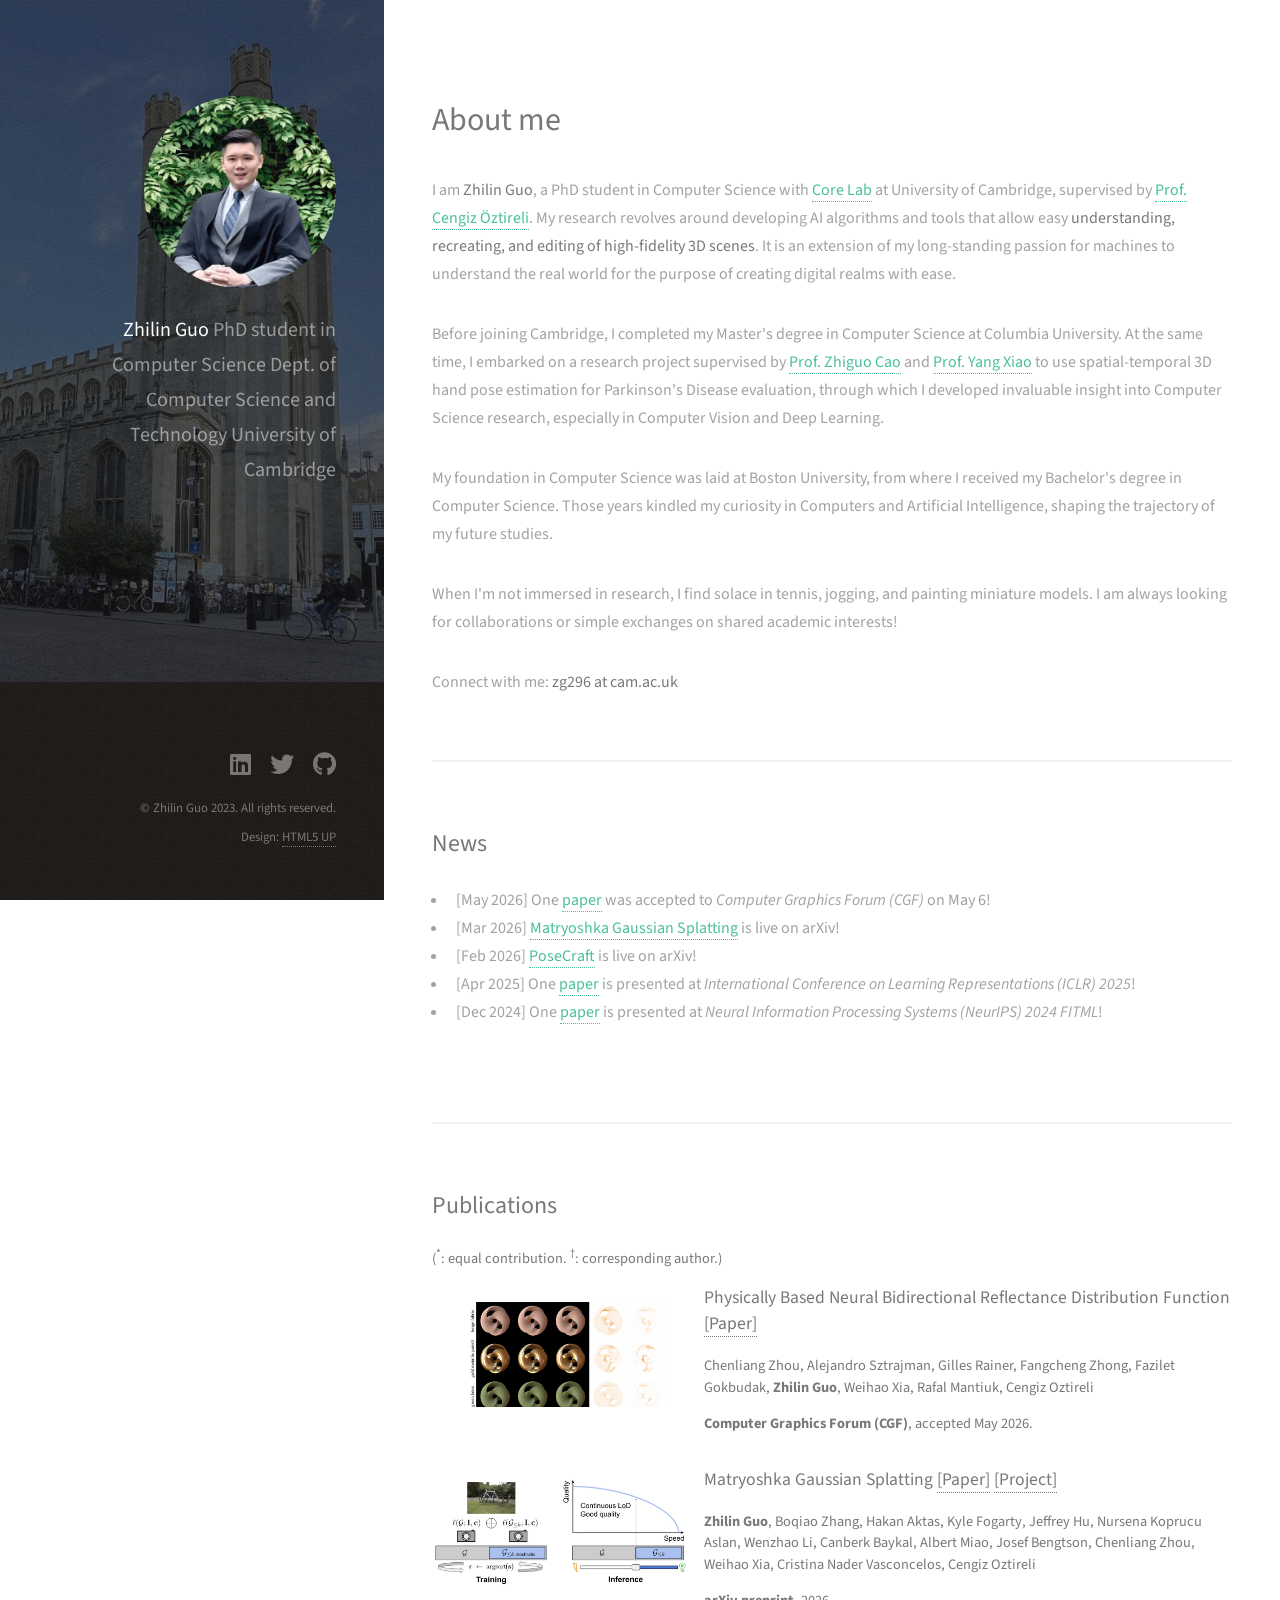
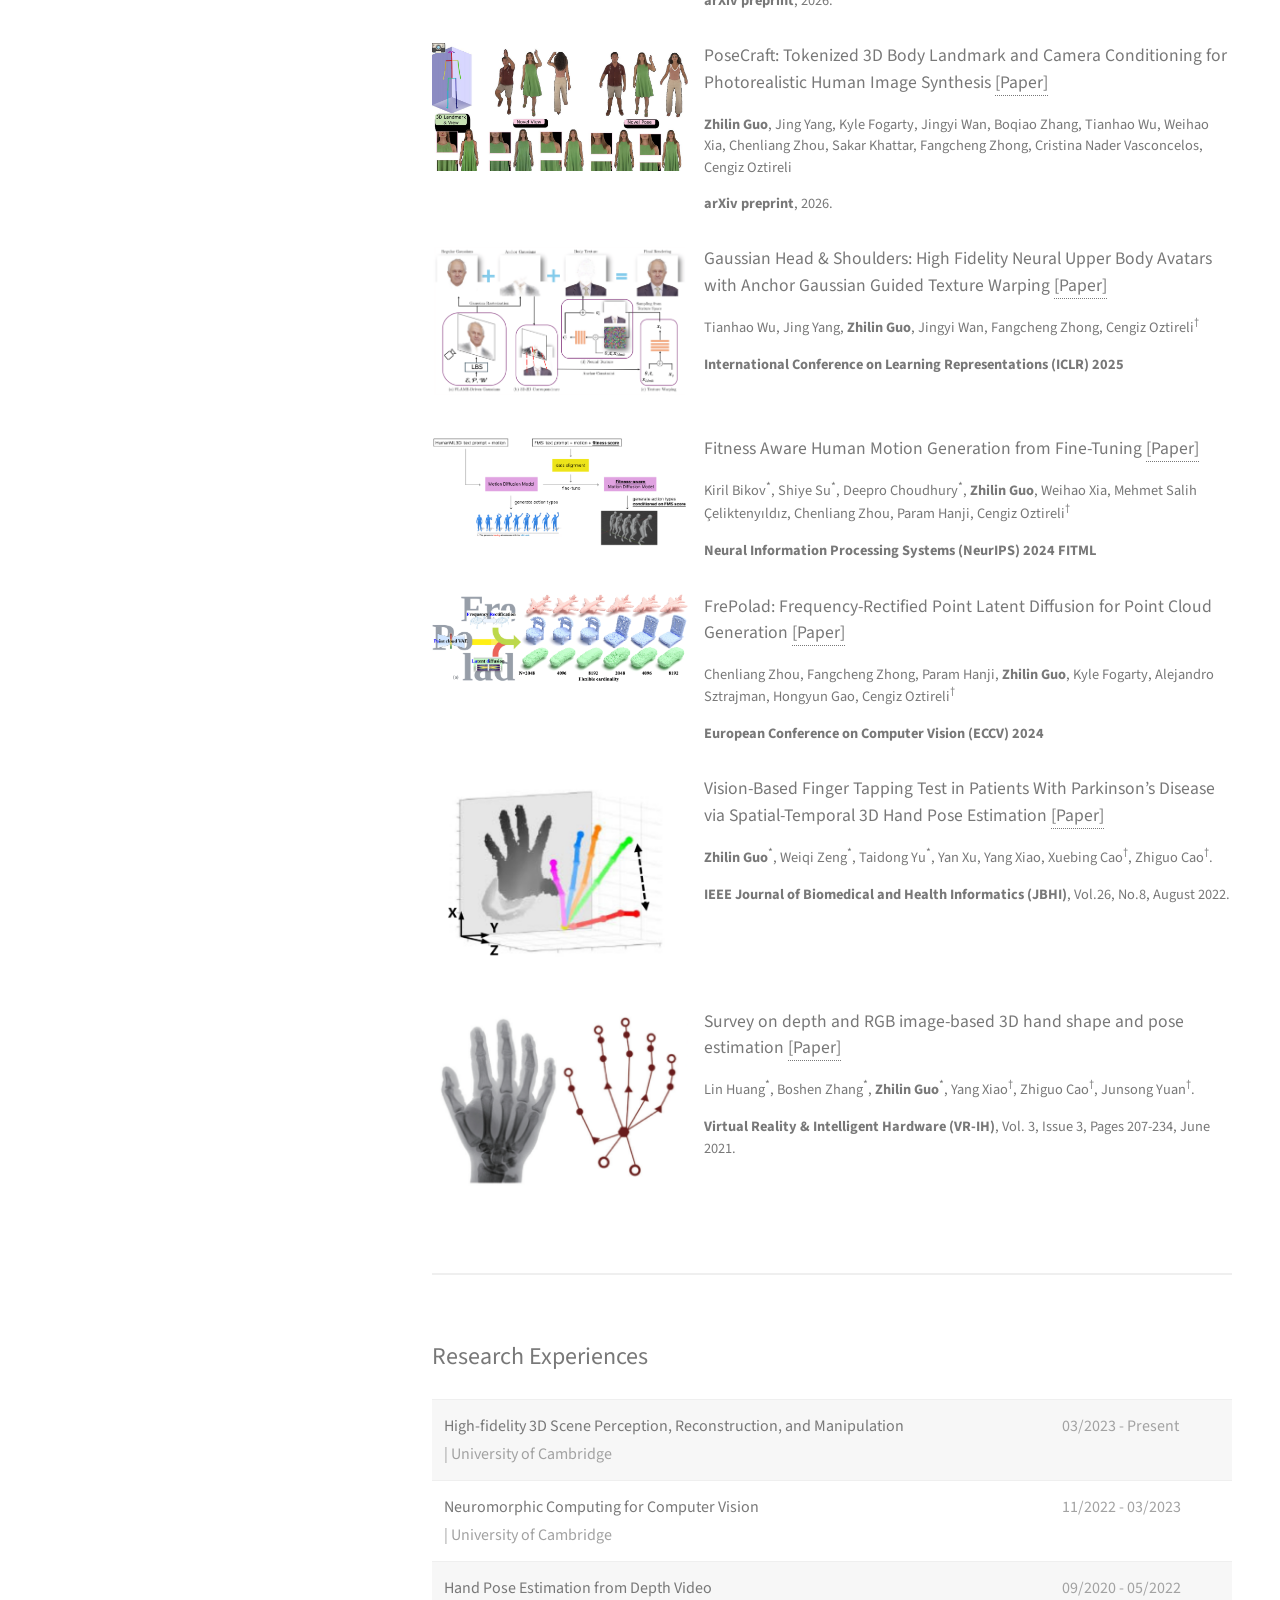
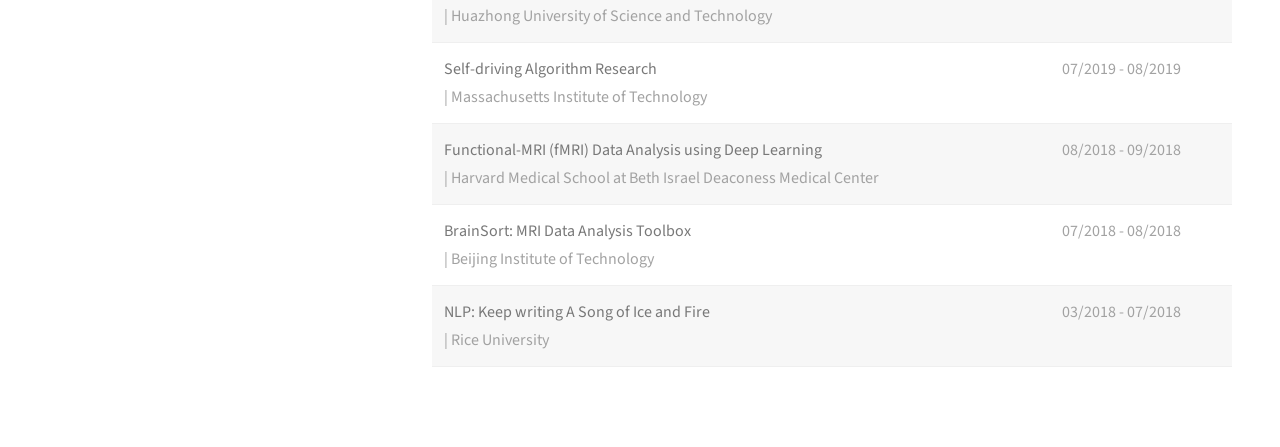
==== commit fc3f7c47: "update" ====
--- a/index.html
+++ b/index.html
@@ -73,16 +73,16 @@
 						<div class="row">
 							<div class="col-12 col-12-xsmall">
 								<ul>
+									<li>[May 2026] One <a href="https://arxiv.org/abs/2411.02347" 
+										target="_blank">paper</a> was accepted to <em>Computer Graphics Forum (CGF)</em> on May 6!</li>
+									<li>[Mar 2026] <a href="https://arxiv.org/abs/2603.19234" 
+										target="_blank">Matryoshka Gaussian Splatting</a> is live on arXiv!</li>
+									<li>[Feb 2026] <a href="https://arxiv.org/abs/2602.19350" 
+										target="_blank">PoseCraft</a> is live on arXiv!</li>
 									<li>[Apr 2025] One <a href="https://gaussian-head-shoulders.netlify.app/" 
 										target="_blank">paper</a> is presented at <em>International Conference on Learning Representations (ICLR) 2025</em>!</li>
 									<li>[Dec 2024] One <a href="https://openreview.net/forum?id=BTSnh5YdeI" 
 										target="_blank">paper</a> is presented at <em>Neural Information Processing Systems (NeurIPS) 2024 FITML</em>!</li>
-									<li>[Sep 2024] One <a href="https://arxiv.org/abs/2311.12090" 
-										target="_blank">paper</a> is presented at <em>European Conference on Computer Vision (ECCV) 2024</em>!</li>
-									<li>[Oct 2022] I start as a PhD student in Computer Science at <em>University of Cambridge</em>!</li>
-									<li>[Aug 2022] One <a href="https://ieeexplore.ieee.org/document/9744332" 
-										target="_blank">paper</a> is published in <em>IEEE Journal of Biomedical and Health Informatics (JBHI)</em>!</li>
-									<li>[Feb 2022] I will be joining <em>University of Cambridge</em> as a PhD student in Computer Science this fall!</li>
 								</ul>
 							</div>
 						</div>
@@ -94,6 +94,99 @@
 						<h5>(<sup>*</sup>: equal contribution. <sup>†</sup>: corresponding author.)</h5>
 						<div class="box alt">
 						<!-- PUT PUBLICATIONS BELOW -->
+
+							<!-- 2026 PBNBRDF -->
+							<article class="row gtr-50 gtr-uniform work-item">
+								<div class="col-4">
+									<img src=".\images\my_papers\2026-pbnbrdf.png" width="100%"/>
+								</div>
+								<div class="col-8">
+									<h4>
+										Physically Based Neural Bidirectional Reflectance Distribution Function
+										<a href="https://arxiv.org/abs/2411.02347" target="_blank">[Paper]</a>
+									</h4>
+									<h5>
+										Chenliang Zhou,
+										Alejandro Sztrajman,
+										Gilles Rainer,
+										Fangcheng Zhong,
+										Fazilet Gokbudak,
+										<span style="font-weight:bold;">Zhilin Guo</span>,
+										Weihao Xia,
+										Rafal Mantiuk,
+										Cengiz Oztireli
+										<br>
+									</h5>
+									<h5>
+										<span style="font-weight:bold;">Computer Graphics Forum (CGF)</span>, accepted May 2026.
+									</h5>
+								</div>
+							</article>
+
+							<!-- 2026 Matryoshka Gaussian Splatting -->
+							<article class="row gtr-50 gtr-uniform work-item">
+								<div class="col-4">
+									<img src=".\images\my_papers\2026-matryoshka-gaussian-splatting.png" width="100%"/>
+								</div>
+								<div class="col-8">
+									<h4>
+										Matryoshka Gaussian Splatting
+										<a href="https://arxiv.org/abs/2603.19234" target="_blank">[Paper]</a>
+										<a href="https://zhilinguo.github.io/MGS" target="_blank">[Project]</a>
+									</h4>
+									<h5>
+										<span style="font-weight:bold;">Zhilin Guo</span>,
+										Boqiao Zhang,
+										Hakan Aktas,
+										Kyle Fogarty,
+										Jeffrey Hu,
+										Nursena Koprucu Aslan,
+										Wenzhao Li,
+										Canberk Baykal,
+										Albert Miao,
+										Josef Bengtson,
+										Chenliang Zhou,
+										Weihao Xia,
+										Cristina Nader Vasconcelos,
+										Cengiz Oztireli
+										<br>
+									</h5>
+									<h5>
+										<span style="font-weight:bold;">arXiv preprint</span>, 2026.
+									</h5>
+								</div>
+							</article>
+
+							<!-- 2026 PoseCraft -->
+							<article class="row gtr-50 gtr-uniform work-item">
+								<div class="col-4">
+									<img src=".\images\my_papers\2026-posecraft.png" width="100%"/>
+								</div>
+								<div class="col-8">
+									<h4>
+										PoseCraft: Tokenized 3D Body Landmark and Camera Conditioning for Photorealistic Human Image Synthesis
+										<a href="https://arxiv.org/abs/2602.19350" target="_blank">[Paper]</a>
+									</h4>
+									<h5>
+										<span style="font-weight:bold;">Zhilin Guo</span>,
+										Jing Yang,
+										Kyle Fogarty,
+										Jingyi Wan,
+										Boqiao Zhang,
+										Tianhao Wu,
+										Weihao Xia,
+										Chenliang Zhou,
+										Sakar Khattar,
+										Fangcheng Zhong,
+										Cristina Nader Vasconcelos,
+										Cengiz Oztireli
+										<br>
+									</h5>
+									<h5>
+										<span style="font-weight:bold;">arXiv preprint</span>, 2026.
+									</h5>
+								</div>
+							</article>
 
 							<!-- 2025 Gaussian Head and Shoulders -->
 							<article class="row gtr-50 gtr-uniform work-item">
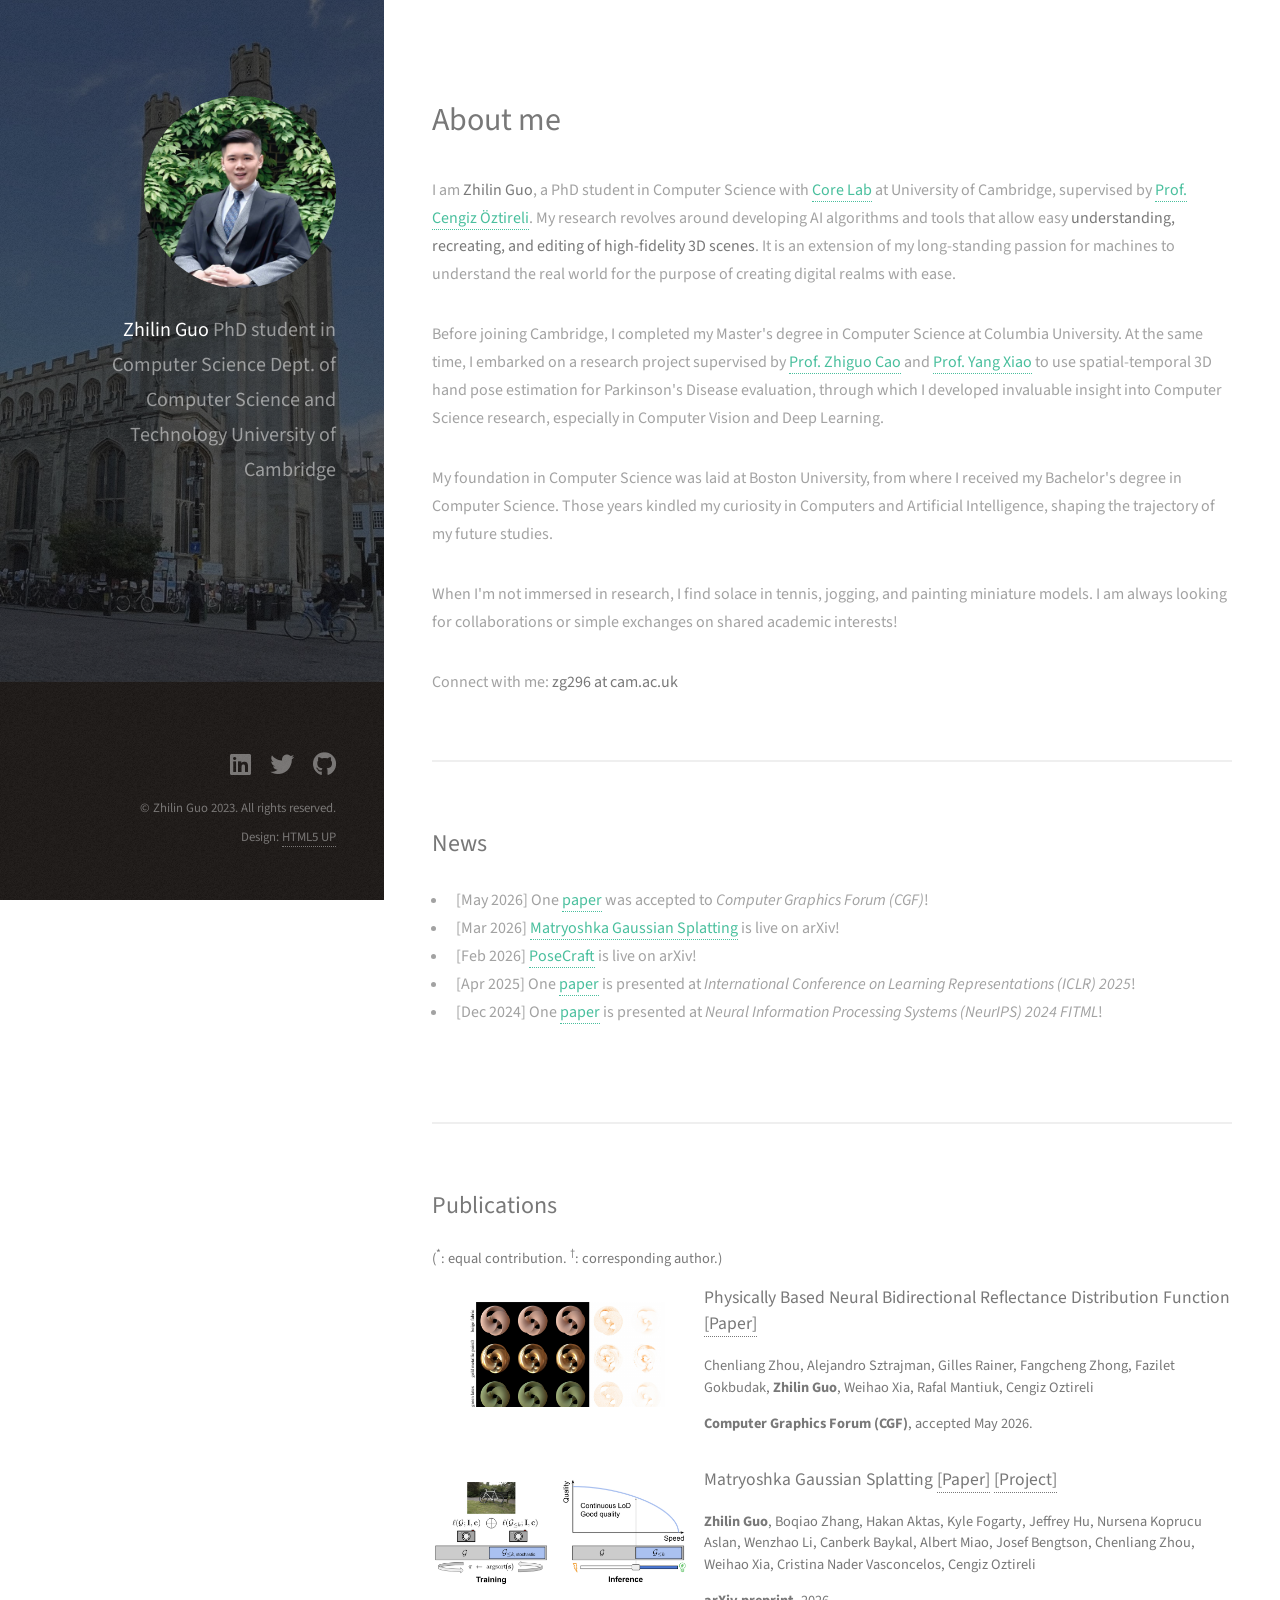
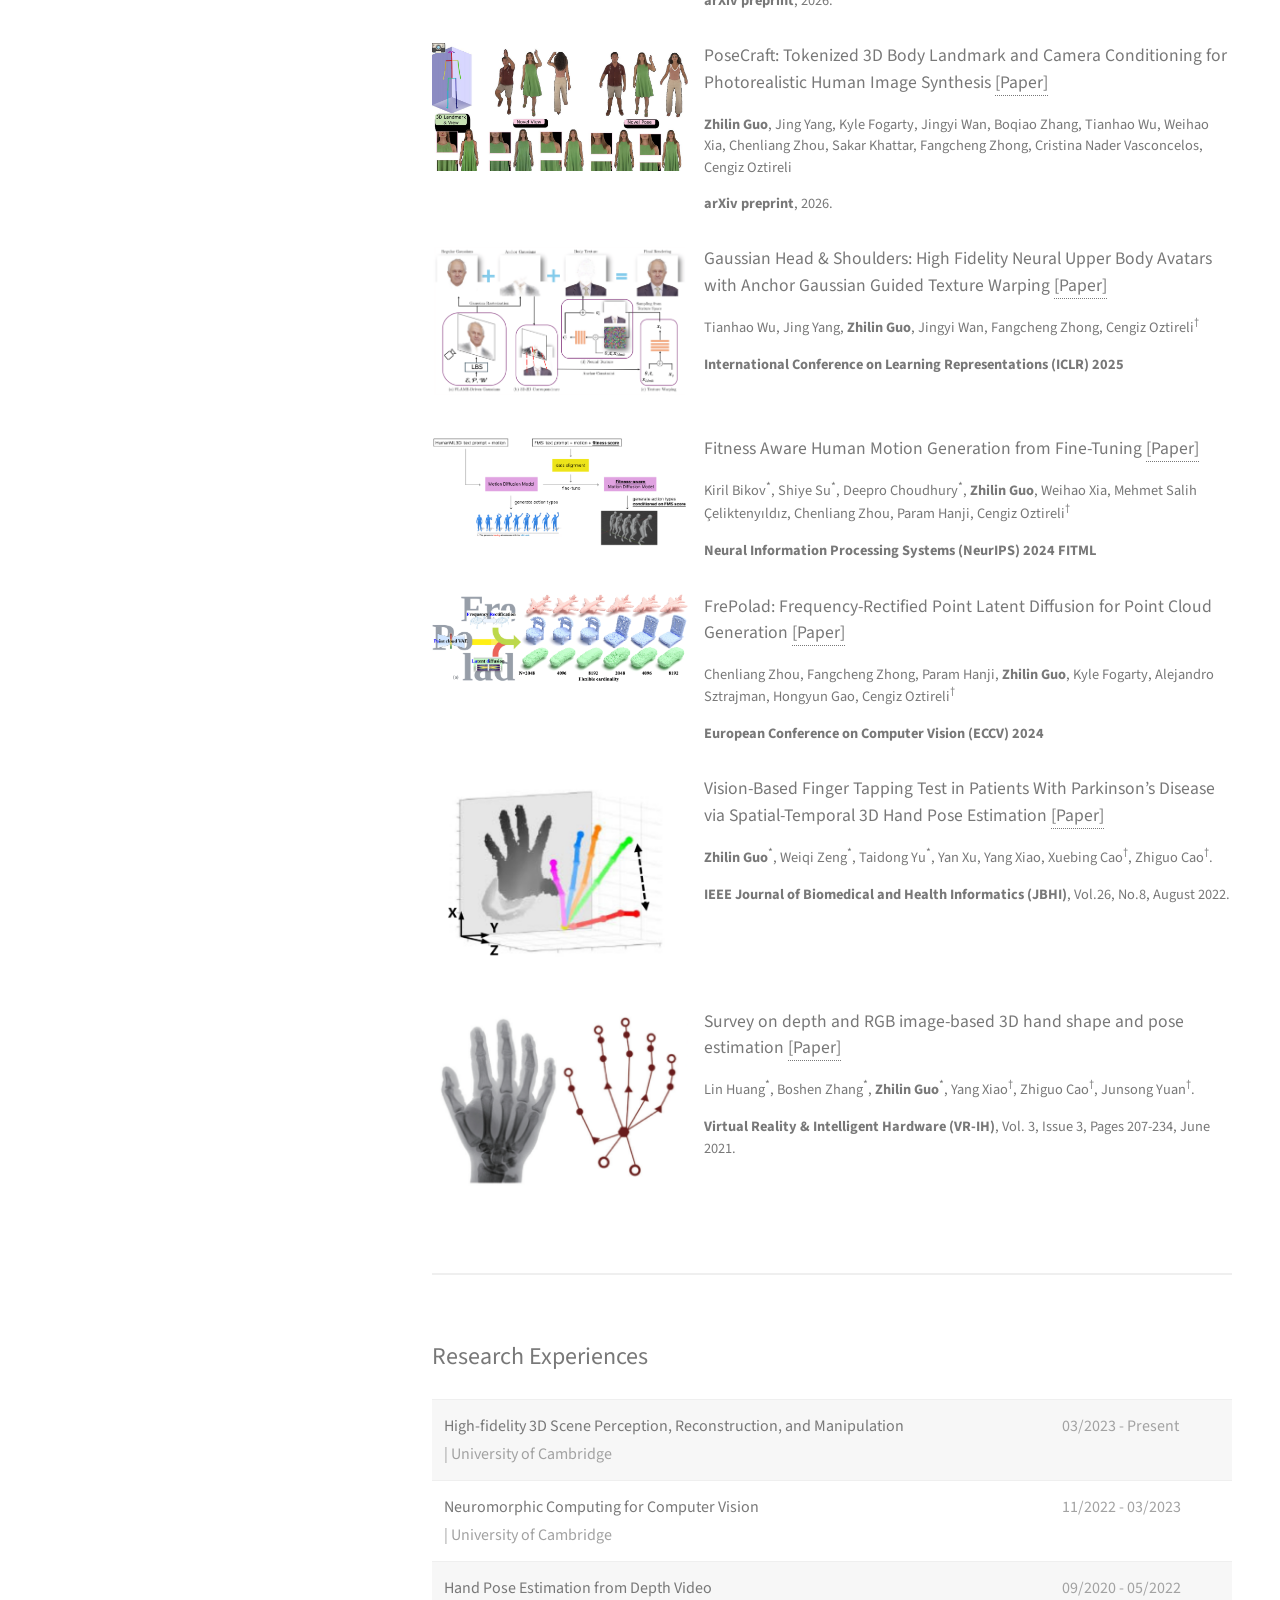
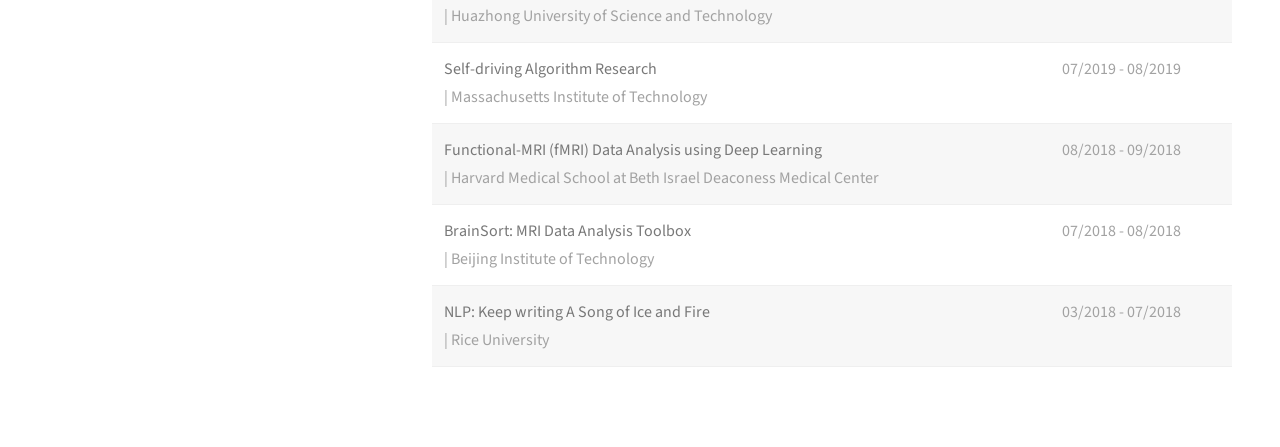
==== commit 2c5daee4: "revise News date" ====
--- a/index.html
+++ b/index.html
@@ -74,7 +74,7 @@
 							<div class="col-12 col-12-xsmall">
 								<ul>
 									<li>[May 2026] One <a href="https://arxiv.org/abs/2411.02347" 
-										target="_blank">paper</a> was accepted to <em>Computer Graphics Forum (CGF)</em> on May 6!</li>
+										target="_blank">paper</a> was accepted to <em>Computer Graphics Forum (CGF)</em>!</li>
 									<li>[Mar 2026] <a href="https://arxiv.org/abs/2603.19234" 
 										target="_blank">Matryoshka Gaussian Splatting</a> is live on arXiv!</li>
 									<li>[Feb 2026] <a href="https://arxiv.org/abs/2602.19350" 
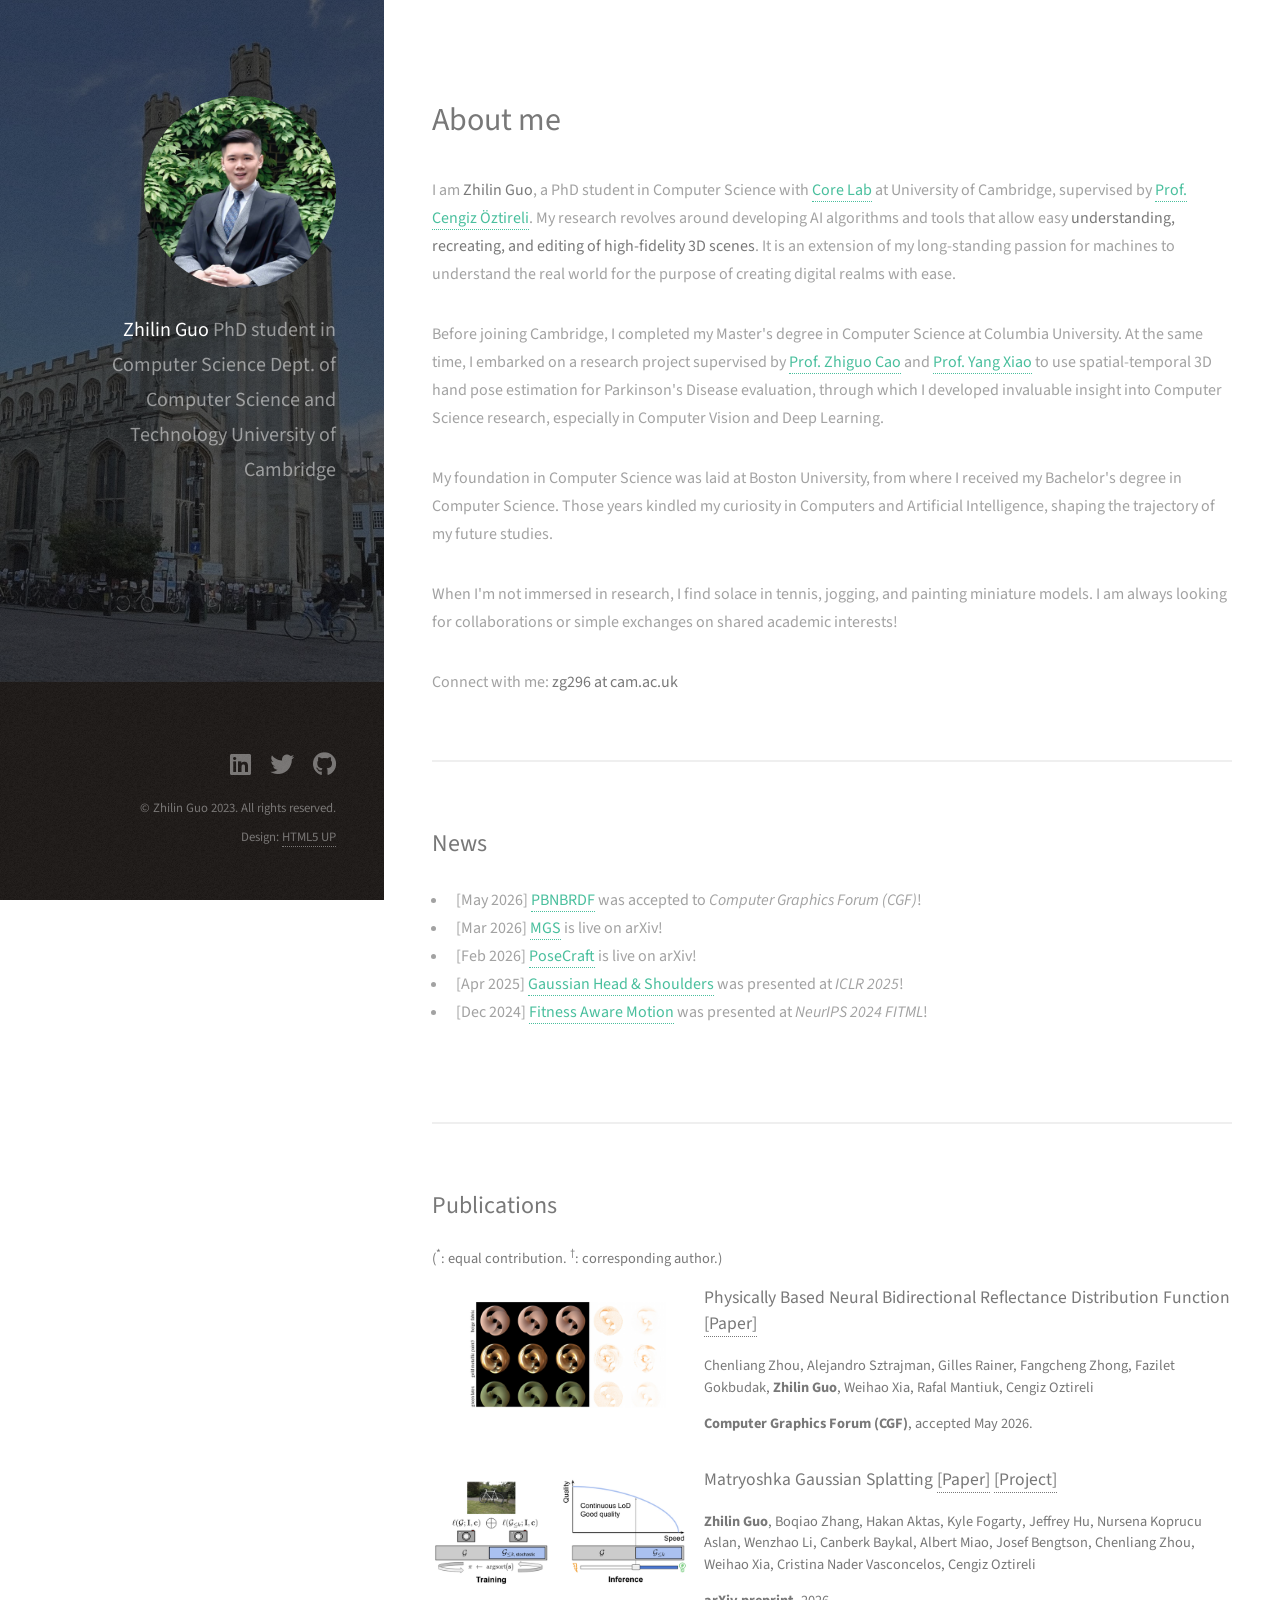
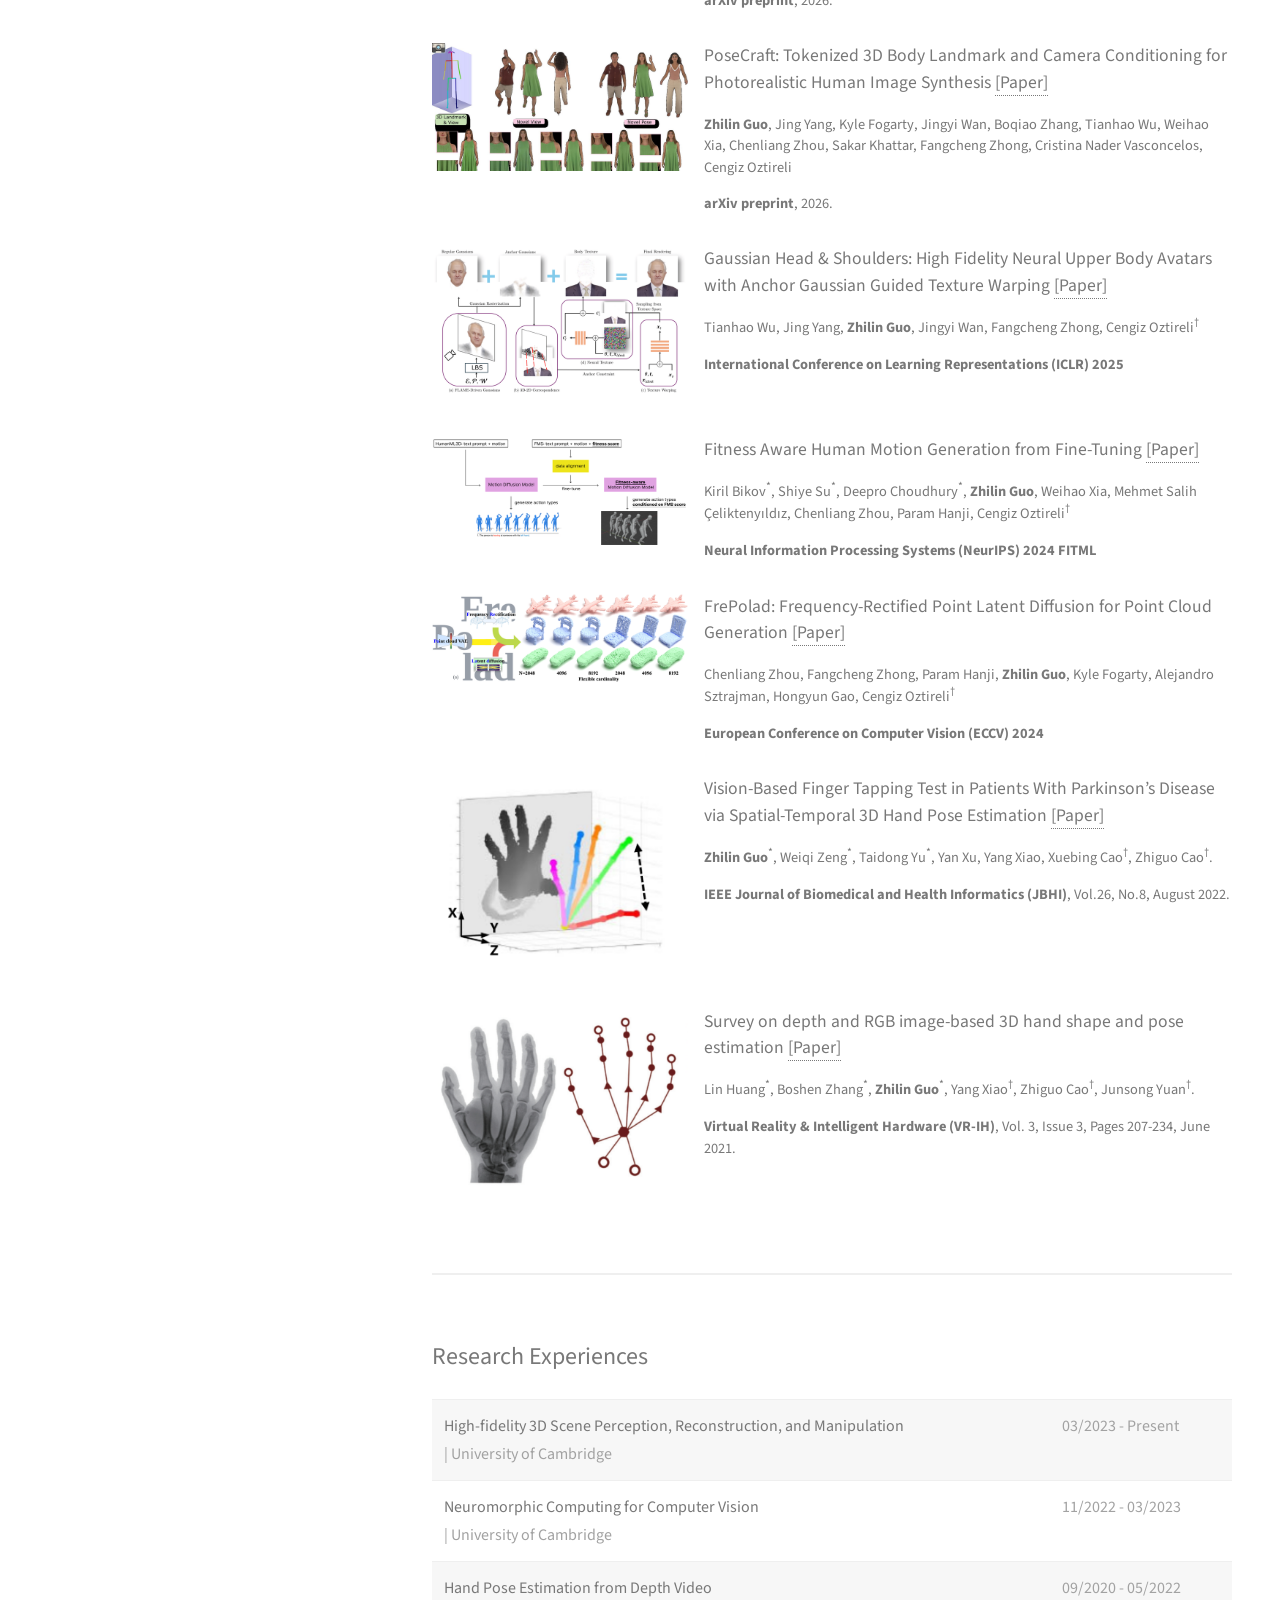
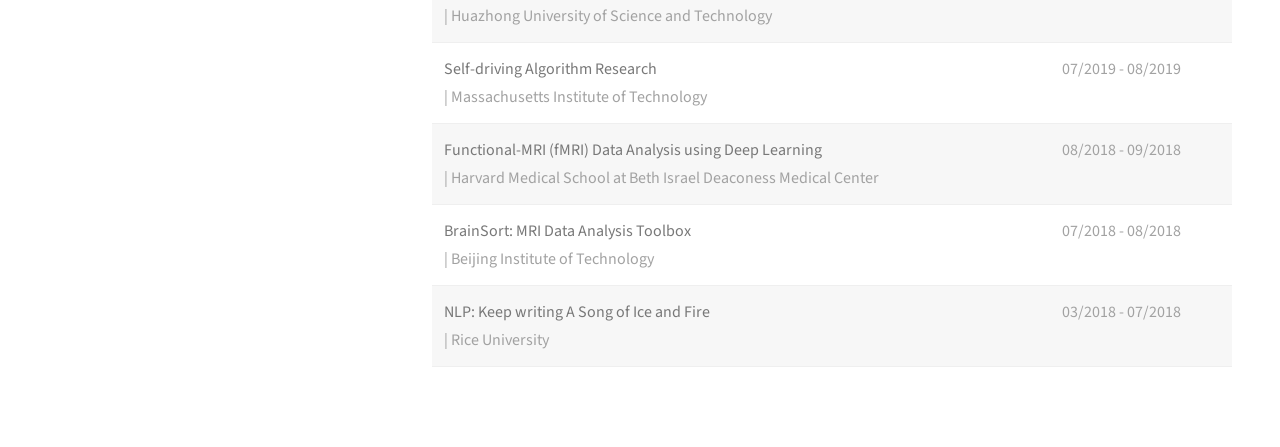
==== commit 020b7df0: "update" ====
--- a/index.html
+++ b/index.html
@@ -73,16 +73,16 @@
 						<div class="row">
 							<div class="col-12 col-12-xsmall">
 								<ul>
-									<li>[May 2026] One <a href="https://arxiv.org/abs/2411.02347" 
-										target="_blank">paper</a> was accepted to <em>Computer Graphics Forum (CGF)</em>!</li>
+									<li>[May 2026] <a href="https://arxiv.org/abs/2411.02347" 
+										target="_blank">PBNBRDF</a> was accepted to <em>Computer Graphics Forum (CGF)</em>!</li>
 									<li>[Mar 2026] <a href="https://arxiv.org/abs/2603.19234" 
-										target="_blank">Matryoshka Gaussian Splatting</a> is live on arXiv!</li>
+										target="_blank">MGS</a> is live on arXiv!</li>
 									<li>[Feb 2026] <a href="https://arxiv.org/abs/2602.19350" 
 										target="_blank">PoseCraft</a> is live on arXiv!</li>
-									<li>[Apr 2025] One <a href="https://gaussian-head-shoulders.netlify.app/" 
-										target="_blank">paper</a> is presented at <em>International Conference on Learning Representations (ICLR) 2025</em>!</li>
-									<li>[Dec 2024] One <a href="https://openreview.net/forum?id=BTSnh5YdeI" 
-										target="_blank">paper</a> is presented at <em>Neural Information Processing Systems (NeurIPS) 2024 FITML</em>!</li>
+									<li>[Apr 2025] <a href="https://gaussian-head-shoulders.netlify.app/" 
+										target="_blank">Gaussian Head &amp; Shoulders</a> was presented at <em>ICLR 2025</em>!</li>
+									<li>[Dec 2024] <a href="https://openreview.net/forum?id=BTSnh5YdeI" 
+										target="_blank">Fitness Aware Motion</a> was presented at <em>NeurIPS 2024 FITML</em>!</li>
 								</ul>
 							</div>
 						</div>
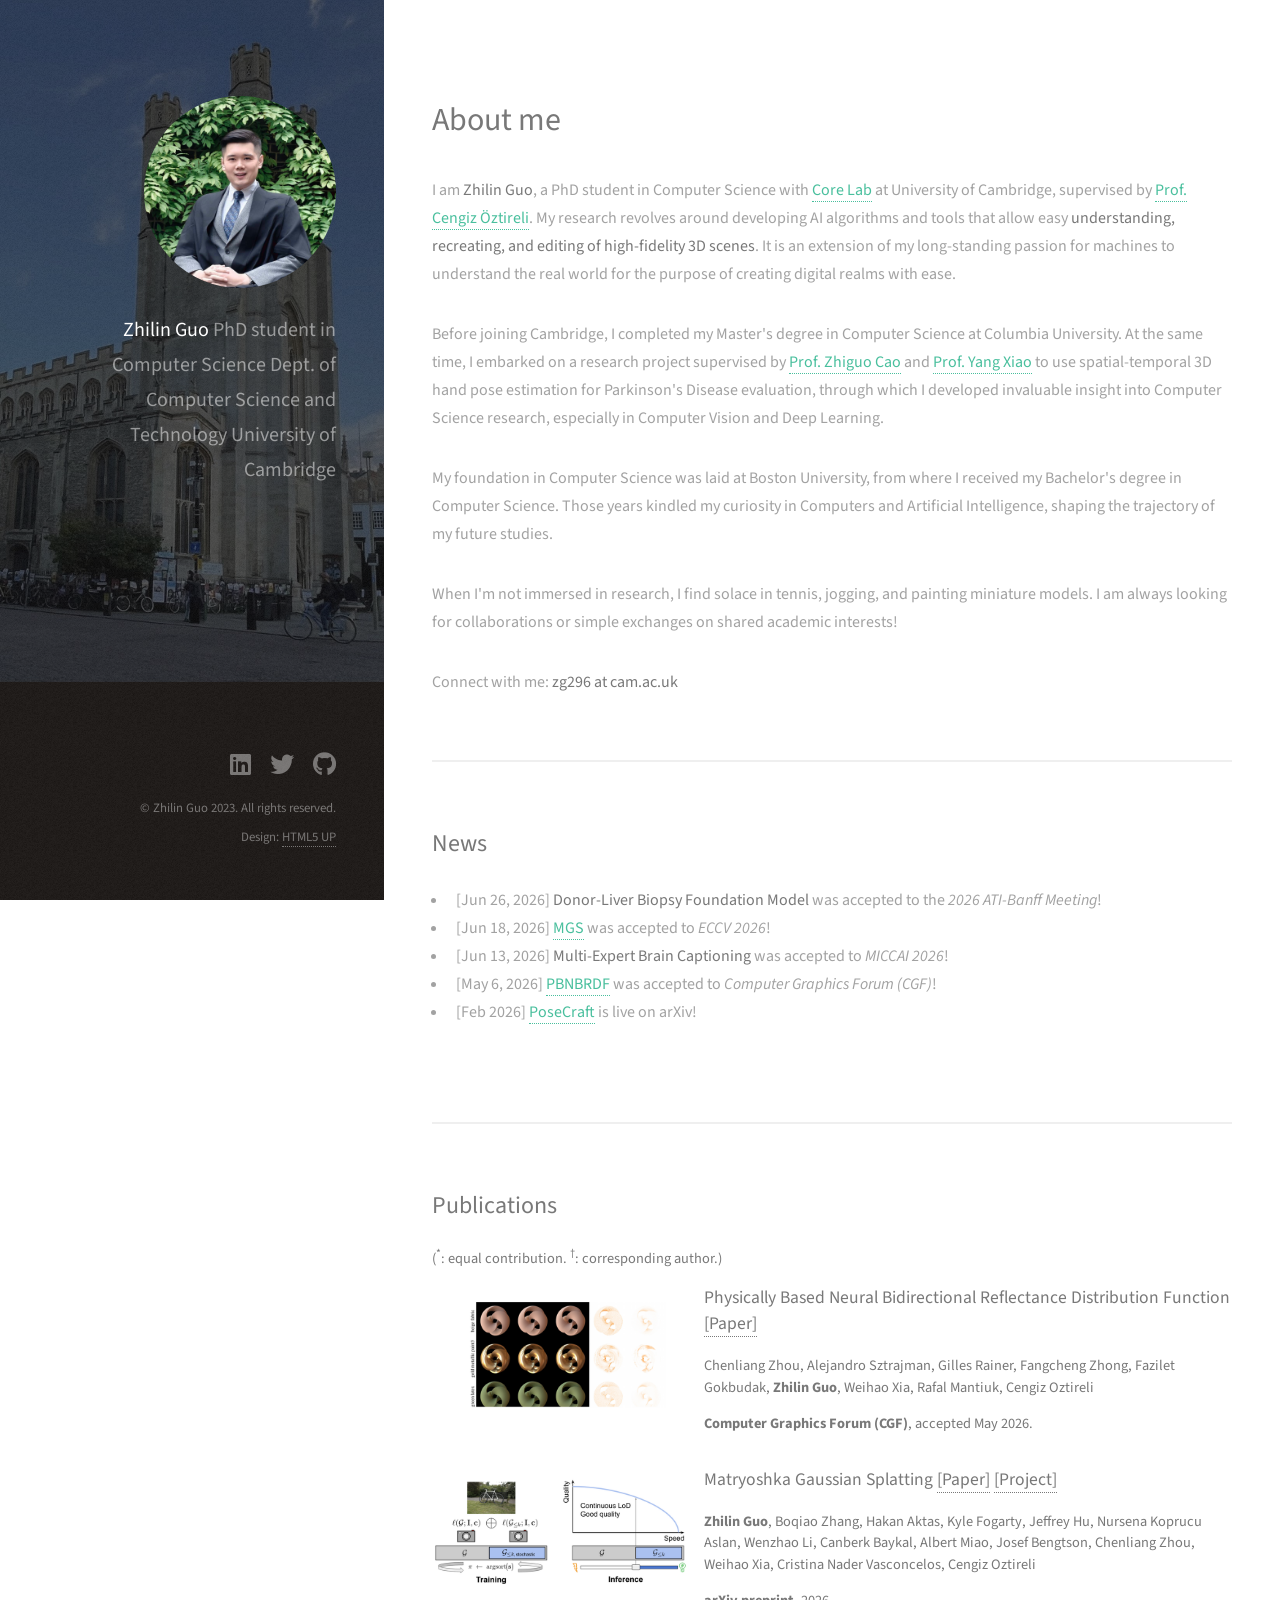
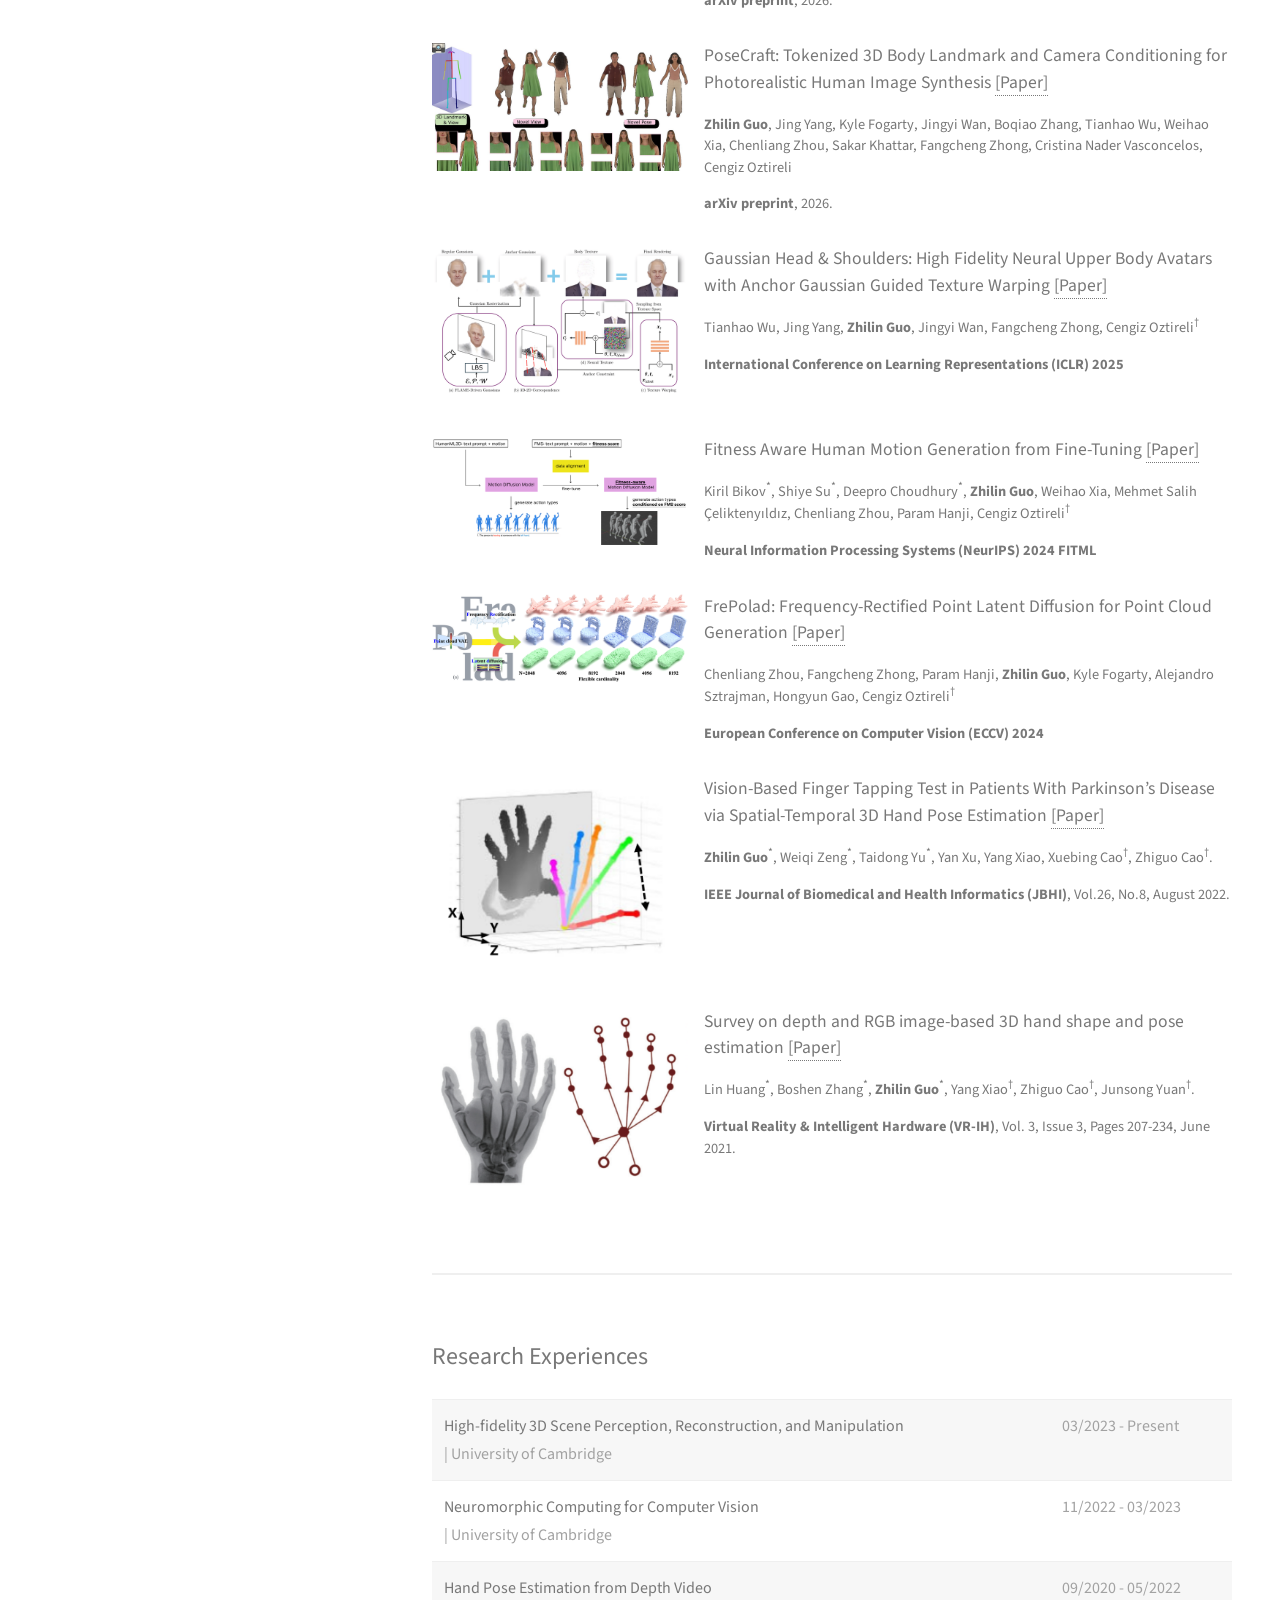
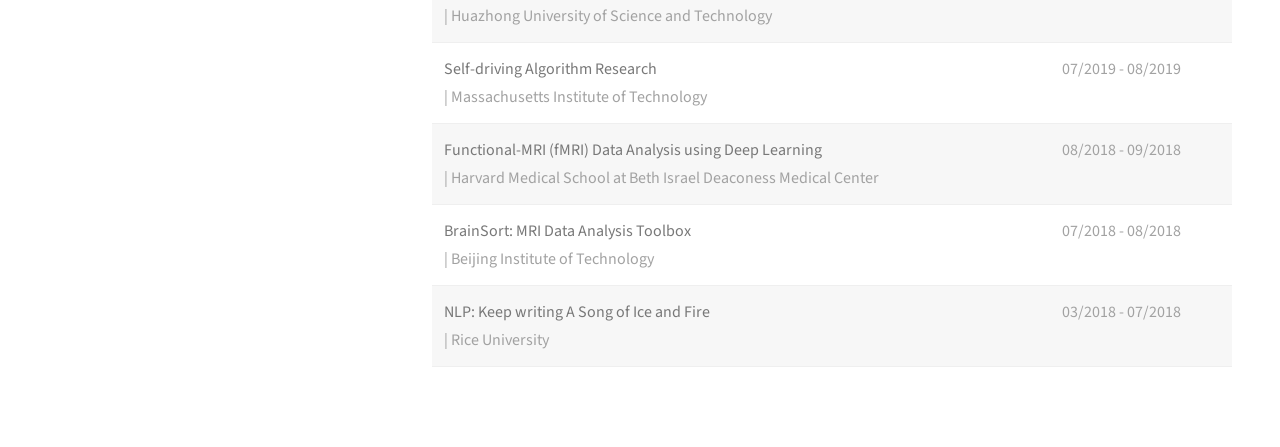
==== commit 2701d560: "Update news with recent paper acceptances" ====
--- a/index.html
+++ b/index.html
@@ -73,16 +73,14 @@
 						<div class="row">
 							<div class="col-12 col-12-xsmall">
 								<ul>
-									<li>[May 2026] <a href="https://arxiv.org/abs/2411.02347" 
+									<li>[Jun 26, 2026] <strong>Donor-Liver Biopsy Foundation Model</strong> was accepted to the <em>2026 ATI-Banff Meeting</em>!</li>
+									<li>[Jun 18, 2026] <a href="https://arxiv.org/abs/2603.19234" 
+										target="_blank">MGS</a> was accepted to <em>ECCV 2026</em>!</li>
+									<li>[Jun 13, 2026] <strong>Multi-Expert Brain Captioning</strong> was accepted to <em>MICCAI 2026</em>!</li>
+									<li>[May 6, 2026] <a href="https://arxiv.org/abs/2411.02347" 
 										target="_blank">PBNBRDF</a> was accepted to <em>Computer Graphics Forum (CGF)</em>!</li>
-									<li>[Mar 2026] <a href="https://arxiv.org/abs/2603.19234" 
-										target="_blank">MGS</a> is live on arXiv!</li>
 									<li>[Feb 2026] <a href="https://arxiv.org/abs/2602.19350" 
 										target="_blank">PoseCraft</a> is live on arXiv!</li>
-									<li>[Apr 2025] <a href="https://gaussian-head-shoulders.netlify.app/" 
-										target="_blank">Gaussian Head &amp; Shoulders</a> was presented at <em>ICLR 2025</em>!</li>
-									<li>[Dec 2024] <a href="https://openreview.net/forum?id=BTSnh5YdeI" 
-										target="_blank">Fitness Aware Motion</a> was presented at <em>NeurIPS 2024 FITML</em>!</li>
 								</ul>
 							</div>
 						</div>
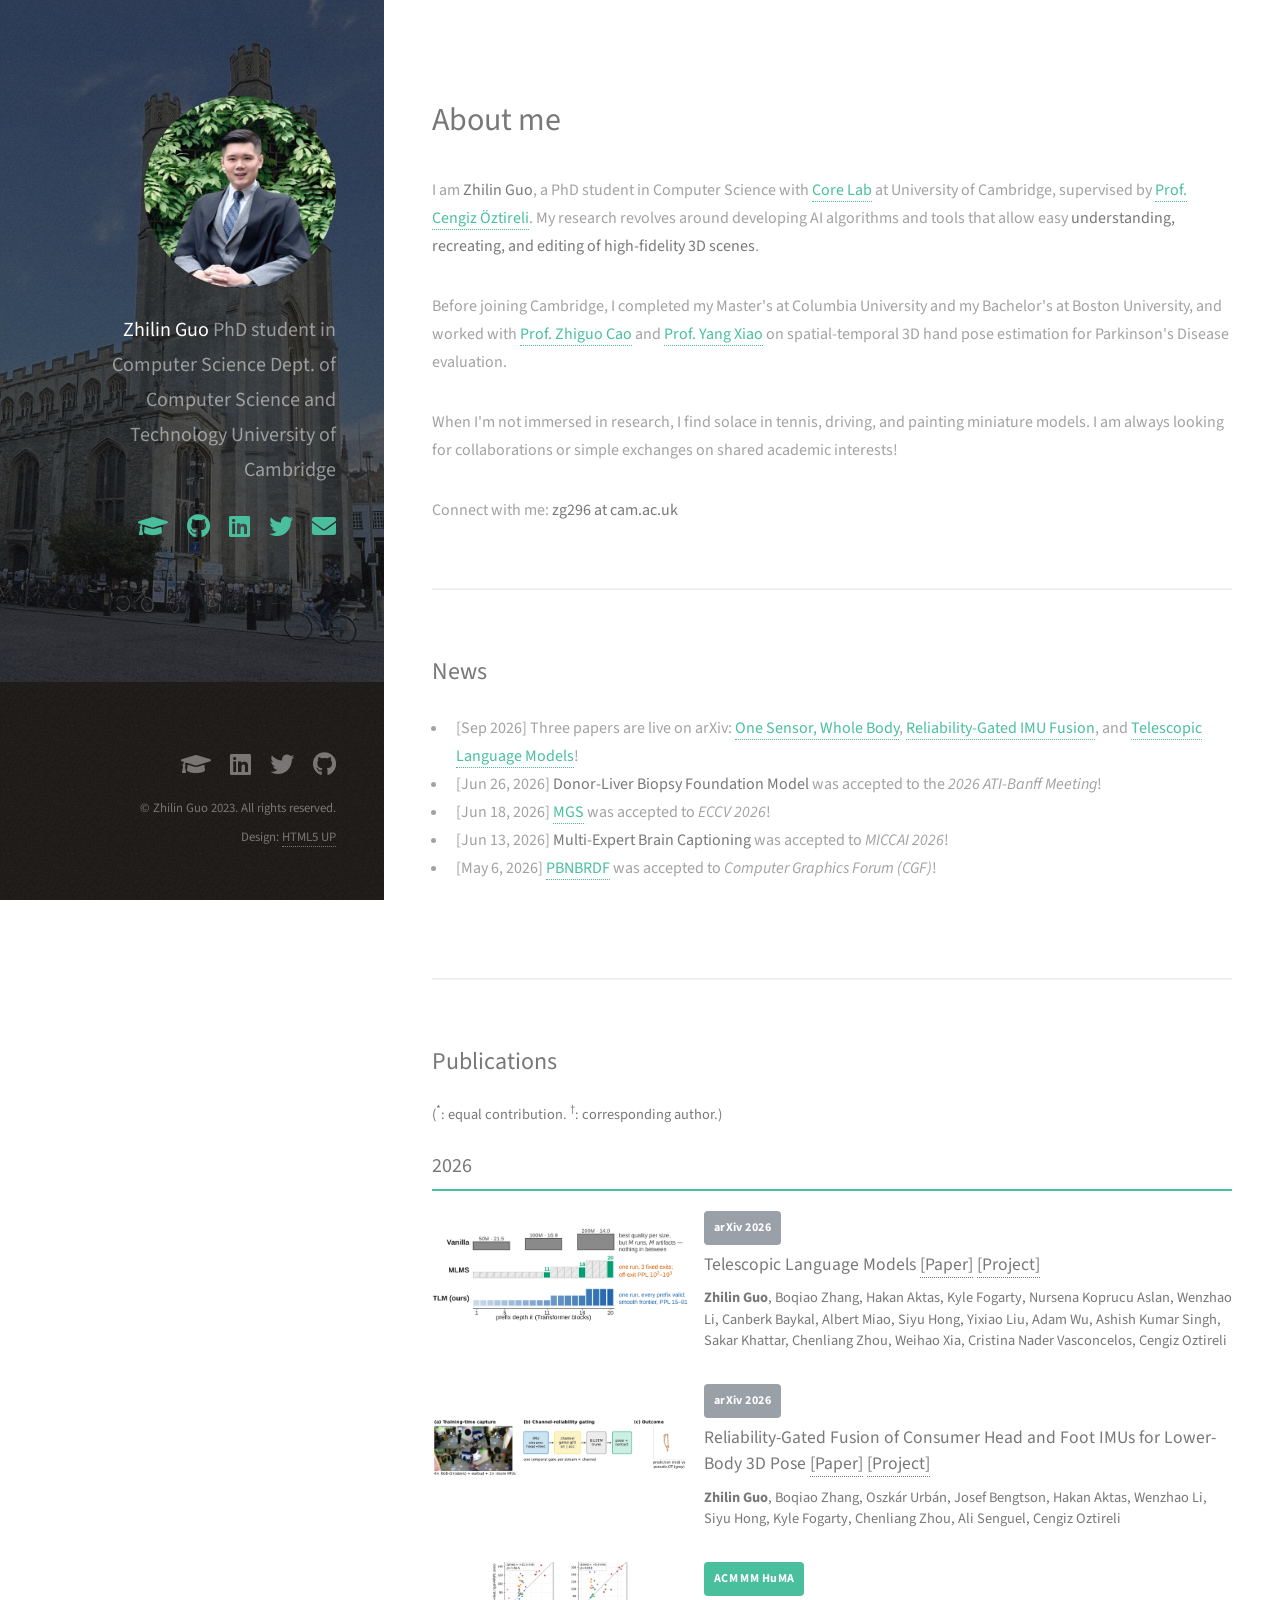
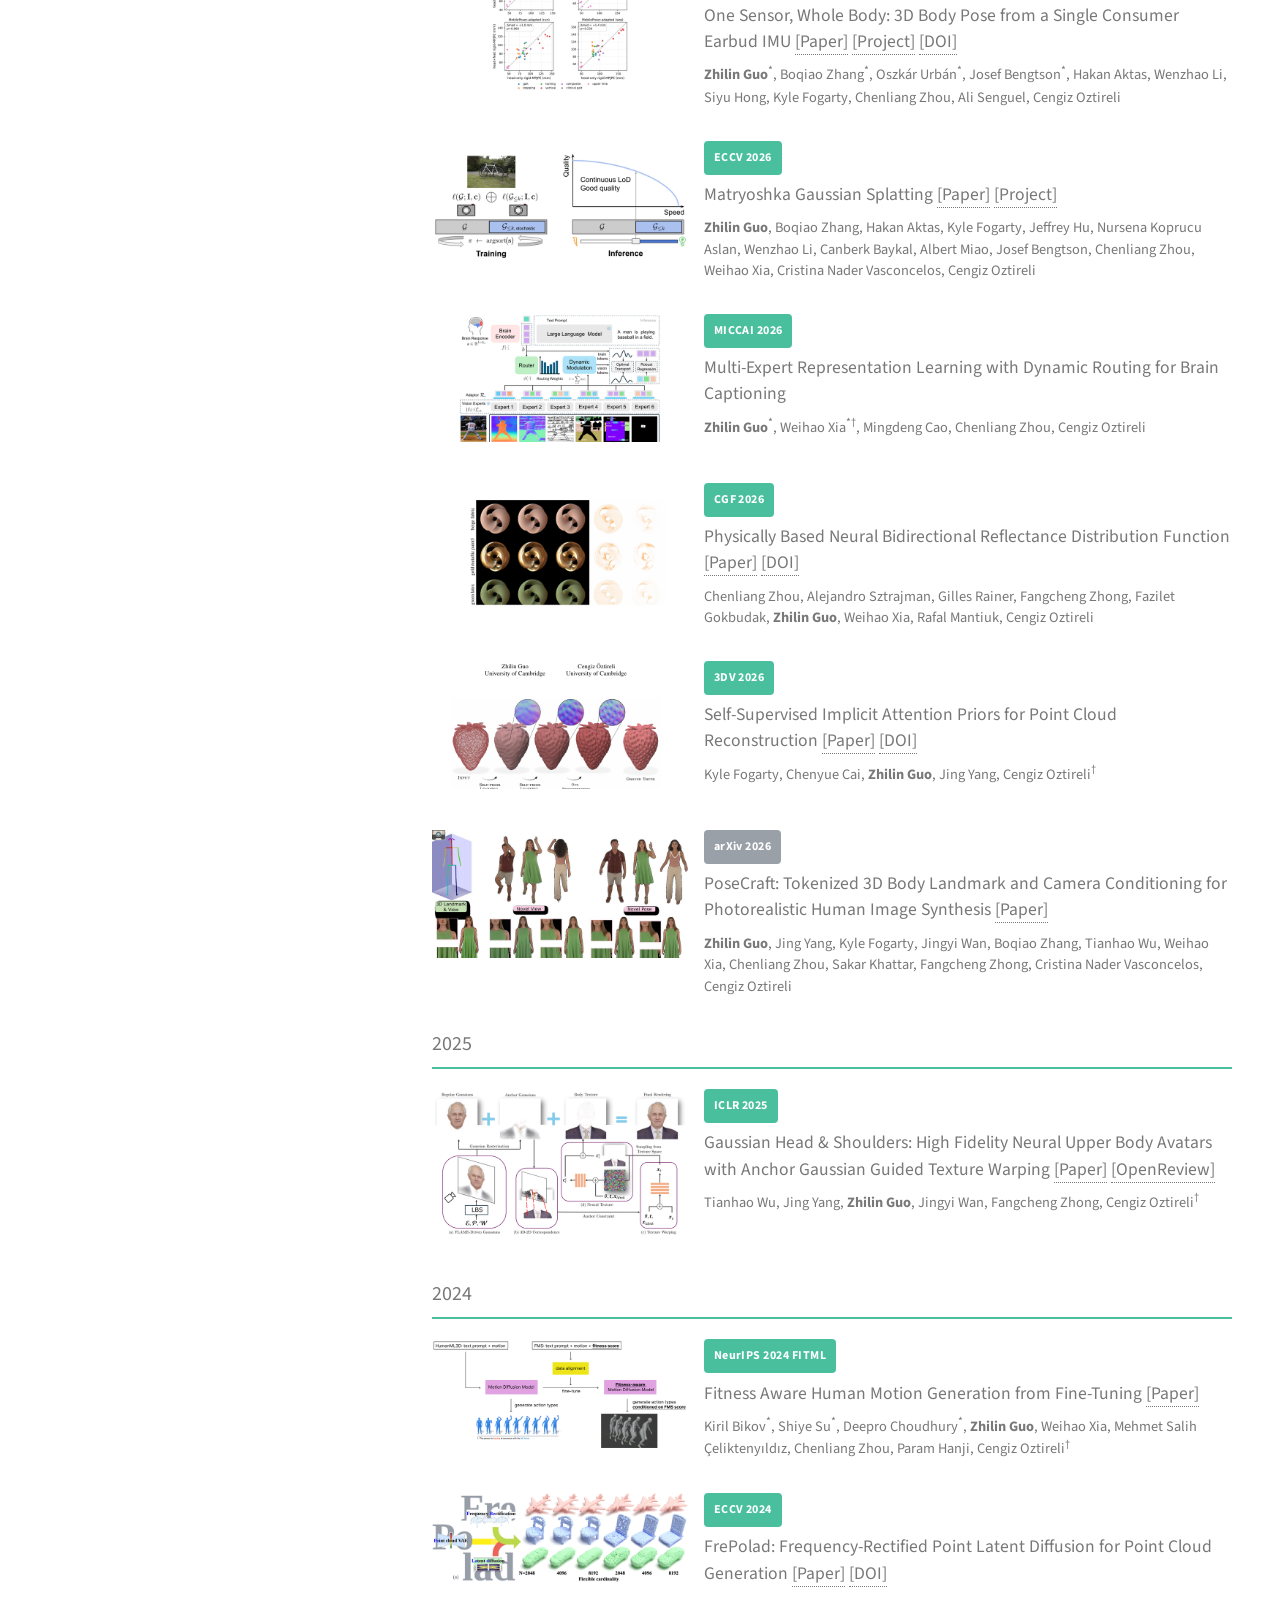
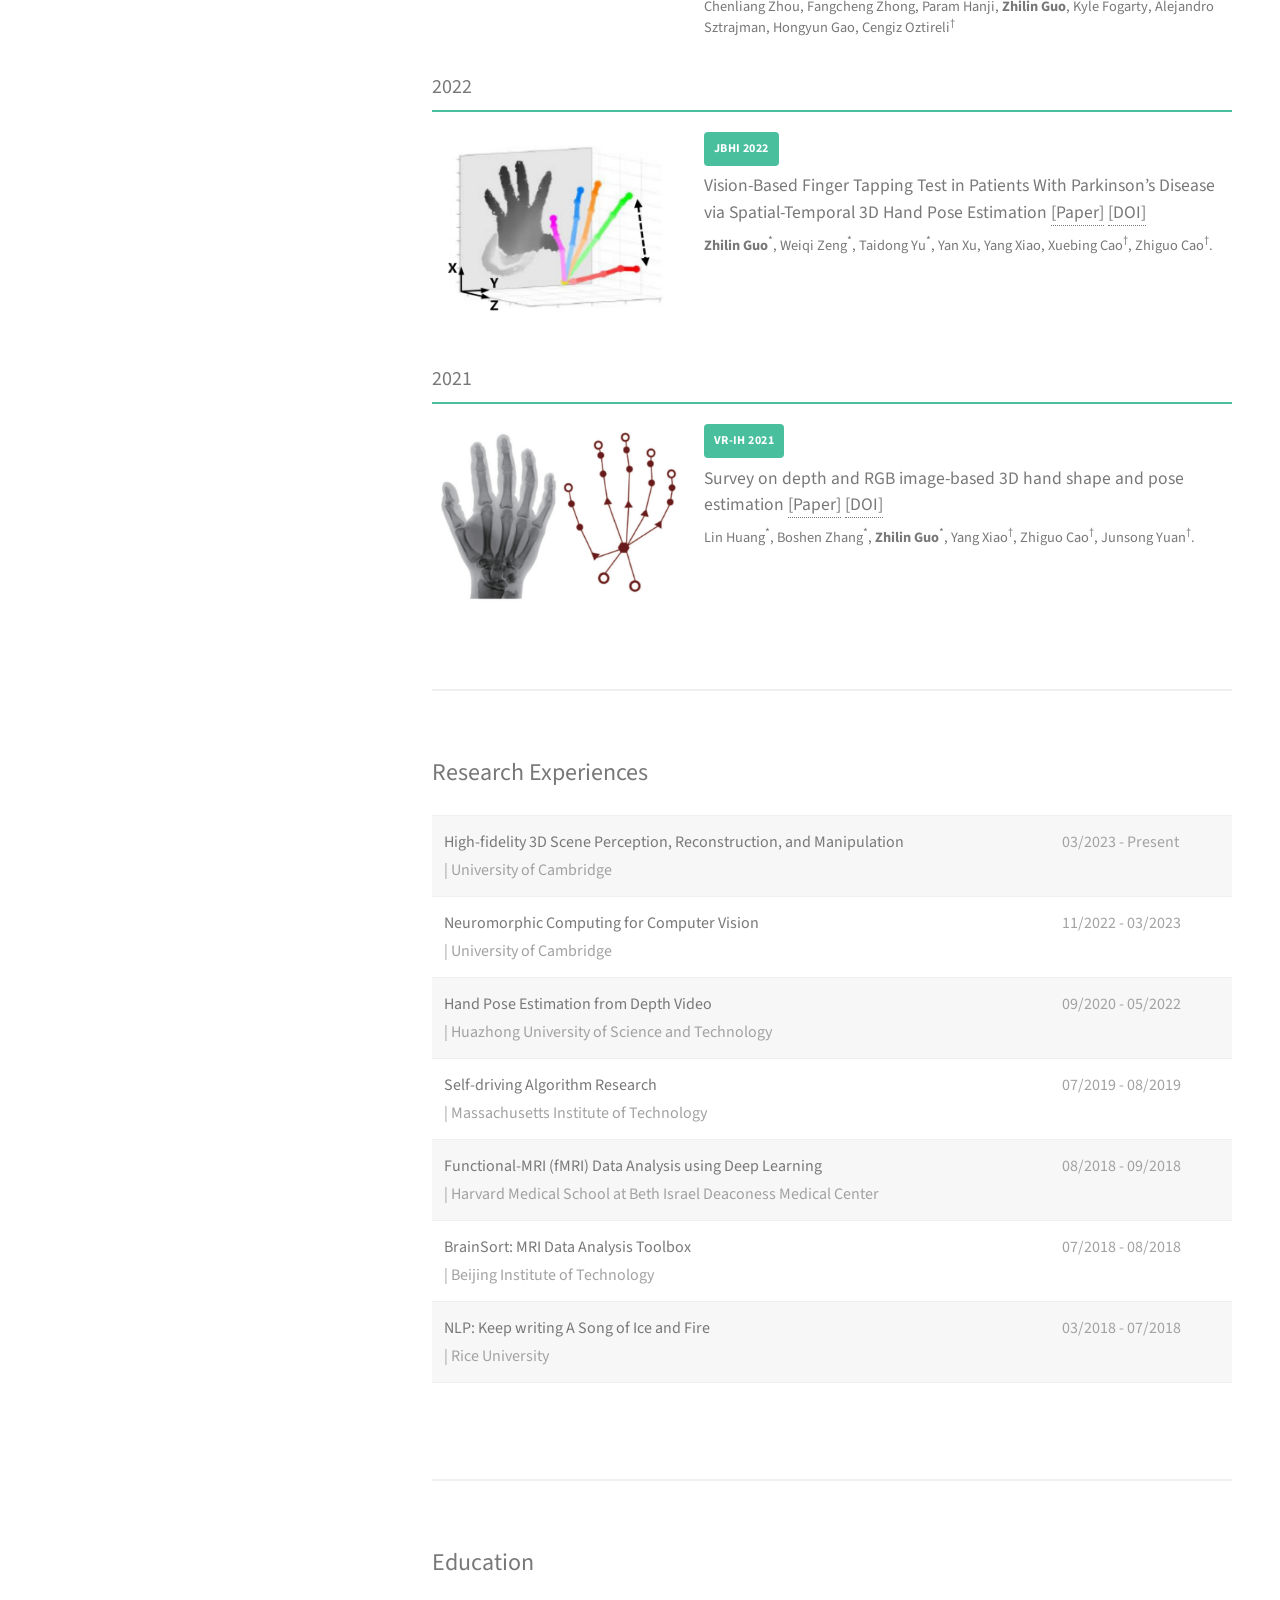
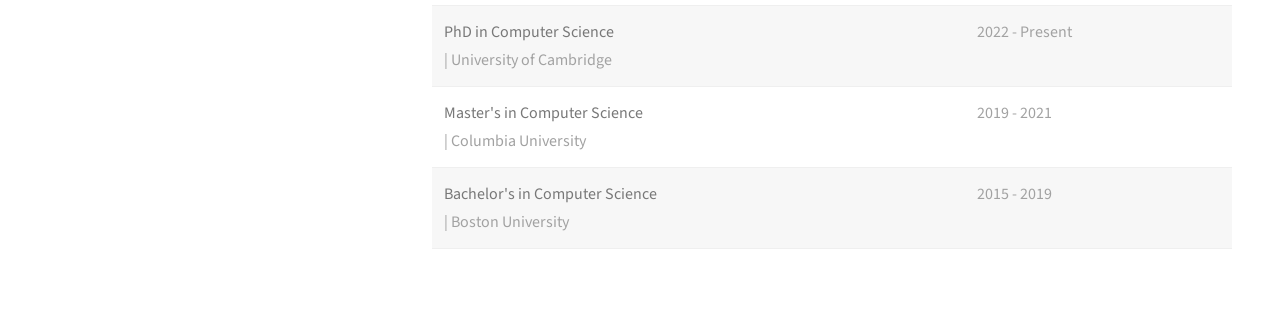
==== commit 8b42f925: "Update publications page with 2026 papers, venue badges, and repo teaser thumbnails. Add arXiv and v" ====
--- a/index.html
+++ b/index.html
@@ -11,6 +11,13 @@
 		<meta name="viewport" content="width=device-width, initial-scale=1, user-scalable=no" />
 		<link rel="stylesheet" href="assets/css/main.css" />
 		<link rel="icon" href="favicon_io/favicon.ico" type="image/x-icon">
+		<style>
+			.pub-year { margin: 1.2em 0 1em 0; padding-bottom: 0.4em; border-bottom: 2px solid #49bf9d; }
+			.pub-venue { display: inline-block; font-size: 0.75em; font-weight: 700; letter-spacing: 0.04em; color: #ffffff; background: #49bf9d; border-radius: 4px; padding: 0.25em 0.8em; margin-bottom: 0.6em; }
+			.pub-venue.arxiv { background: #9aa0a8; }
+			.work-item h4 { margin-bottom: 0.5em; }
+			#header .icons { margin-top: 1.5em; }
+		</style>
 	</head>
 	<body class="is-preload">
 
@@ -21,10 +28,22 @@
 					<h1><strong>Zhilin Guo</strong><br />
 					PhD student in Computer Science<br />
 					Dept. of Computer Science and Technology<br />
-					University of Cambridge</h1>
-					<!-- <h1><strong>I am Strata</strong>, a super simple<br />
-					responsive site template freebie<br />
-					crafted by <a href="http://html5up.net">HTML5 UP</a>.</h1> -->
+				University of Cambridge</h1>
+				<ul class="icons">
+					<li><a href="https://scholar.google.com/citations?user=nghAyRkAAAAJ"
+						class="icon solid fa-graduation-cap" target="_blank"><span class="label">Google Scholar</span></a></li>
+					<li><a href="https://github.com/ZhilinGuo"
+						class="icon brands fa-github" target="_blank"><span class="label">GitHub</span></a></li>
+					<li><a href="https://www.linkedin.com/in/zhilin-guo/"
+						class="icon brands fa-linkedin" target="_blank"><span class="label">LinkedIn</span></a></li>
+					<li><a href="https://twitter.com/Zhilin_Guo"
+						class="icon brands fa-twitter" target="_blank"><span class="label">Twitter</span></a></li>
+					<li><a href="mailto:zg296@cam.ac.uk"
+						class="icon solid fa-envelope"><span class="label">Email</span></a></li>
+				</ul>
+				<!-- <h1><strong>I am Strata</strong>, a super simple<br />
+				responsive site template freebie<br />
+				crafted by <a href="http://html5up.net">HTML5 UP</a>.</h1> -->
 				</div>
 			</header>
 
@@ -40,25 +59,14 @@
 							of Cambridge, supervised by
 							<a href="https://www.cl.cam.ac.uk/~aco41/" target="_blank">Prof. Cengiz Öztireli</a>.
 							My research revolves around developing AI algorithms and tools that
-							allow easy <strong>understanding, recreating, and editing of high-fidelity 3D scenes</strong>.
-							It is an extension of my long-standing passion for machines to understand the real world
-							for the purpose of creating digital realms with ease.</p>
-
-						<p>Before joining Cambridge, I completed my Master's degree in Computer Science at Columbia University.
-							At the same time, I embarked on a research project supervised by 
-							<a href="https://scholar.google.com/citations?user=396o2BAAAAAJ&hl=en" target="_blank">Prof. Zhiguo Cao</a>
-							and
-							<a href="https://scholar.google.com/citations?user=NeKBuXEAAAAJ&hl=en" target="_blank">Prof. Yang Xiao</a>
-							to use spatial-temporal 3D hand pose estimation for Parkinson's Disease evaluation, through which I
-							developed invaluable insight into Computer Science research, especially in 
-							Computer Vision and Deep Learning.</p>
+							allow easy <strong>understanding, recreating, and editing of high-fidelity 3D scenes</strong>.</p>
+
+					<p>Before joining Cambridge, I completed my Master's at Columbia University and my Bachelor's
+							at Boston University, and worked with <a href="https://scholar.google.com/citations?user=396o2BAAAAAJ&hl=en" target="_blank">Prof. Zhiguo Cao</a>
+							and <a href="https://scholar.google.com/citations?user=NeKBuXEAAAAJ&hl=en" target="_blank">Prof. Yang Xiao</a>
+							on spatial-temporal 3D hand pose estimation for Parkinson's Disease evaluation.</p>
 							
-						<p>My foundation in Computer Science was laid at Boston University, from
-							where I received my Bachelor's degree in Computer Science.
-							Those years kindled my curiosity in Computers and Artificial Intelligence,
-							shaping the trajectory of my future studies.</p>
-							
-						<p>When I'm not immersed in research, I find solace in tennis, jogging, and painting miniature
+						<p>When I'm not immersed in research, I find solace in tennis, driving, and painting miniature
 							models. I am always looking for collaborations or simple exchanges on shared academic interests!</p>
 
 						<p>Connect with me: <strong>zg296 at cam.ac.uk</strong> </p>
@@ -73,14 +81,16 @@
 						<div class="row">
 							<div class="col-12 col-12-xsmall">
 								<ul>
+									<li>[Sep 2026] Three papers are live on arXiv: <a href="https://arxiv.org/abs/2609.34978"
+										target="_blank">One Sensor, Whole Body</a>, <a href="https://arxiv.org/abs/2609.35764"
+										target="_blank">Reliability-Gated IMU Fusion</a>, and <a href="https://arxiv.org/abs/2609.35769"
+										target="_blank">Telescopic Language Models</a>!</li>
 									<li>[Jun 26, 2026] <strong>Donor-Liver Biopsy Foundation Model</strong> was accepted to the <em>2026 ATI-Banff Meeting</em>!</li>
-									<li>[Jun 18, 2026] <a href="https://arxiv.org/abs/2603.19234" 
+									<li>[Jun 18, 2026] <a href="https://arxiv.org/abs/2603.19234"
 										target="_blank">MGS</a> was accepted to <em>ECCV 2026</em>!</li>
 									<li>[Jun 13, 2026] <strong>Multi-Expert Brain Captioning</strong> was accepted to <em>MICCAI 2026</em>!</li>
-									<li>[May 6, 2026] <a href="https://arxiv.org/abs/2411.02347" 
+									<li>[May 6, 2026] <a href="https://arxiv.org/abs/2411.02347"
 										target="_blank">PBNBRDF</a> was accepted to <em>Computer Graphics Forum (CGF)</em>!</li>
-									<li>[Feb 2026] <a href="https://arxiv.org/abs/2602.19350" 
-										target="_blank">PoseCraft</a> is live on arXiv!</li>
 								</ul>
 							</div>
 						</div>
@@ -93,30 +103,98 @@
 						<div class="box alt">
 						<!-- PUT PUBLICATIONS BELOW -->
 
-							<!-- 2026 PBNBRDF -->
-							<article class="row gtr-50 gtr-uniform work-item">
-								<div class="col-4">
-									<img src=".\images\my_papers\2026-pbnbrdf.png" width="100%"/>
-								</div>
-								<div class="col-8">
-									<h4>
-										Physically Based Neural Bidirectional Reflectance Distribution Function
-										<a href="https://arxiv.org/abs/2411.02347" target="_blank">[Paper]</a>
-									</h4>
-									<h5>
-										Chenliang Zhou,
-										Alejandro Sztrajman,
-										Gilles Rainer,
-										Fangcheng Zhong,
-										Fazilet Gokbudak,
-										<span style="font-weight:bold;">Zhilin Guo</span>,
+							<h3 class="pub-year">2026</h3>
+
+							<!-- 2026 Telescopic Language Models -->
+							<article class="row gtr-50 gtr-uniform work-item">
+								<div class="col-4">
+									<img src="images/my_papers/2026-telescopic-language-models.png" width="100%"/>
+								</div>
+								<div class="col-8">
+								<span class="pub-venue arxiv">arXiv 2026</span>
+								<h4>
+									Telescopic Language Models
+										<a href="https://arxiv.org/abs/2609.35769" target="_blank">[Paper]</a>
+										<a href="https://github.com/ZhilinGuo/telescopic-language-models" target="_blank">[Project]</a>
+									</h4>
+									<h5>
+										<span style="font-weight:bold;">Zhilin Guo</span>,
+										Boqiao Zhang,
+										Hakan Aktas,
+										Kyle Fogarty,
+										Nursena Koprucu Aslan,
+										Wenzhao Li,
+										Canberk Baykal,
+										Albert Miao,
+										Siyu Hong,
+										Yixiao Liu,
+										Adam Wu,
+										Ashish Kumar Singh,
+										Sakar Khattar,
+										Chenliang Zhou,
 										Weihao Xia,
-										Rafal Mantiuk,
-										Cengiz Oztireli
-										<br>
-									</h5>
-									<h5>
-										<span style="font-weight:bold;">Computer Graphics Forum (CGF)</span>, accepted May 2026.
+										Cristina Nader Vasconcelos,
+										Cengiz Oztireli
+										<br>
+									</h5>
+								</div>
+							</article>
+
+							<!-- 2026 Reliability-Gated IMU Fusion -->
+							<article class="row gtr-50 gtr-uniform work-item">
+								<div class="col-4">
+									<img src="images/my_papers/2026-reliability-gated-imu-fusion.png" width="100%"/>
+								</div>
+								<div class="col-8">
+									<span class="pub-venue arxiv">arXiv 2026</span>
+									<h4>
+										Reliability-Gated Fusion of Consumer Head and Foot IMUs for Lower-Body 3D Pose
+										<a href="https://arxiv.org/abs/2609.35764" target="_blank">[Paper]</a>
+										<a href="https://github.com/ZhilinGuo/reliability-gated-imu-fusion" target="_blank">[Project]</a>
+									</h4>
+									<h5>
+										<span style="font-weight:bold;">Zhilin Guo</span>,
+										Boqiao Zhang,
+										Oszkár Urbán,
+										Josef Bengtson,
+										Hakan Aktas,
+										Wenzhao Li,
+										Siyu Hong,
+										Kyle Fogarty,
+										Chenliang Zhou,
+										Ali Senguel,
+										Cengiz Oztireli
+										<br>
+									</h5>
+								</div>
+							</article>
+
+							<!-- 2026 One Sensor, Whole Body -->
+							<article class="row gtr-50 gtr-uniform work-item">
+								<div class="col-4">
+									<img src="images/my_papers/2026-one-sensor-whole-body.png" width="100%"/>
+								</div>
+								<div class="col-8">
+									<span class="pub-venue">ACM MM HuMA</span>
+									<h4>
+										One Sensor, Whole Body: 3D Body Pose from a Single Consumer Earbud IMU
+										<a href="https://arxiv.org/abs/2609.34978" target="_blank">[Paper]</a>
+										<a href="https://github.com/ZhilinGuo/one-sensor-whole-body" target="_blank">[Project]</a>
+										<a href="https://doi.org/10.1145/3841192.3841753" target="_blank">[DOI]</a>
+									</h4>
+									<h5>
+										<span style="font-weight:bold;">Zhilin Guo</span><sup>*</sup>,
+										Boqiao Zhang<sup>*</sup>,
+										Oszkár Urbán<sup>*</sup>,
+										Josef Bengtson<sup>*</sup>,
+										Hakan Aktas,
+										Wenzhao Li,
+										Siyu Hong,
+										Kyle Fogarty,
+										Chenliang Zhou,
+										Ali Senguel,
+										Cengiz Oztireli
+										<br>
 									</h5>
 								</div>
 							</article>
@@ -124,9 +202,10 @@
 							<!-- 2026 Matryoshka Gaussian Splatting -->
 							<article class="row gtr-50 gtr-uniform work-item">
 								<div class="col-4">
-									<img src=".\images\my_papers\2026-matryoshka-gaussian-splatting.png" width="100%"/>
-								</div>
-								<div class="col-8">
+									<img src="images/my_papers/2026-matryoshka-gaussian-splatting.png" width="100%"/>
+								</div>
+								<div class="col-8">
+									<span class="pub-venue">ECCV 2026</span>
 									<h4>
 										Matryoshka Gaussian Splatting
 										<a href="https://arxiv.org/abs/2603.19234" target="_blank">[Paper]</a>
@@ -149,8 +228,76 @@
 										Cengiz Oztireli
 										<br>
 									</h5>
-									<h5>
-										<span style="font-weight:bold;">arXiv preprint</span>, 2026.
+								</div>
+							</article>
+
+							<!-- 2026 Multi-Expert Brain Captioning -->
+							<article class="row gtr-50 gtr-uniform work-item">
+								<div class="col-4">
+									<img src="images/my_papers/2026-miccai-brain-captioning.png" width="100%"/>
+								</div>
+								<div class="col-8">
+									<span class="pub-venue">MICCAI 2026</span>
+									<h4>
+										Multi-Expert Representation Learning with Dynamic Routing for Brain Captioning
+									</h4>
+									<h5>
+										<span style="font-weight:bold;">Zhilin Guo</span><sup>*</sup>,
+										Weihao Xia<sup>*</sup><sup>†</sup>,
+										Mingdeng Cao,
+										Chenliang Zhou,
+										Cengiz Oztireli
+										<br>
+									</h5>
+								</div>
+							</article>
+
+							<!-- 2026 PBNBRDF -->
+							<article class="row gtr-50 gtr-uniform work-item">
+								<div class="col-4">
+									<img src="images/my_papers/2026-pbnbrdf.png" width="100%"/>
+								</div>
+								<div class="col-8">
+									<span class="pub-venue">CGF 2026</span>
+									<h4>
+									Physically Based Neural Bidirectional Reflectance Distribution Function
+									<a href="https://arxiv.org/abs/2411.02347" target="_blank">[Paper]</a>
+										<a href="https://doi.org/10.1111/cgf.70500" target="_blank">[DOI]</a>
+									</h4>
+									<h5>
+										Chenliang Zhou,
+										Alejandro Sztrajman,
+										Gilles Rainer,
+										Fangcheng Zhong,
+										Fazilet Gokbudak,
+										<span style="font-weight:bold;">Zhilin Guo</span>,
+										Weihao Xia,
+										Rafal Mantiuk,
+										Cengiz Oztireli
+										<br>
+									</h5>
+								</div>
+							</article>
+
+							<!-- 2026 Implicit Attention Priors -->
+							<article class="row gtr-50 gtr-uniform work-item">
+								<div class="col-4">
+									<img src="images/my_papers/2026-3dv-implicit-attention-priors.png" width="100%"/>
+								</div>
+								<div class="col-8">
+									<span class="pub-venue">3DV 2026</span>
+									<h4>
+									Self-Supervised Implicit Attention Priors for Point Cloud Reconstruction
+									<a href="https://arxiv.org/abs/2511.04864" target="_blank">[Paper]</a>
+										<a href="https://doi.org/10.1109/3DV69130.2026.00048" target="_blank">[DOI]</a>
+									</h4>
+									<h5>
+										Kyle Fogarty,
+										Chenyue Cai,
+										<span style="font-weight:bold;">Zhilin Guo</span>,
+										Jing Yang,
+										Cengiz Oztireli<sup>†</sup>
+										<br>
 									</h5>
 								</div>
 							</article>
@@ -158,9 +305,10 @@
 							<!-- 2026 PoseCraft -->
 							<article class="row gtr-50 gtr-uniform work-item">
 								<div class="col-4">
-									<img src=".\images\my_papers\2026-posecraft.png" width="100%"/>
-								</div>
-								<div class="col-8">
+									<img src="images/my_papers/2026-posecraft.png" width="100%"/>
+								</div>
+								<div class="col-8">
+									<span class="pub-venue arxiv">arXiv 2026</span>
 									<h4>
 										PoseCraft: Tokenized 3D Body Landmark and Camera Conditioning for Photorealistic Human Image Synthesis
 										<a href="https://arxiv.org/abs/2602.19350" target="_blank">[Paper]</a>
@@ -180,21 +328,22 @@
 										Cengiz Oztireli
 										<br>
 									</h5>
-									<h5>
-										<span style="font-weight:bold;">arXiv preprint</span>, 2026.
-									</h5>
-								</div>
-							</article>
+								</div>
+							</article>
+
+							<h3 class="pub-year">2025</h3>
 
 							<!-- 2025 Gaussian Head and Shoulders -->
 							<article class="row gtr-50 gtr-uniform work-item">
 								<div class="col-4">
-									<img src=".\images\my_papers\2025-gaussian-head-n-shoulders.png" width="100%"/>
-								</div>
-								<div class="col-8">
+									<img src="images/my_papers/2025-gaussian-head-n-shoulders.png" width="100%"/>
+								</div>
+								<div class="col-8">
+									<span class="pub-venue">ICLR 2025</span>
 									<h4>
 										Gaussian Head & Shoulders: High Fidelity Neural Upper Body Avatars with Anchor Gaussian Guided Texture Warping
 										<a href="https://gaussian-head-shoulders.netlify.app/" target="_blank">[Paper]</a>
+										<a href="https://openreview.net/forum?id=HtbqsbNw9c" target="_blank">[OpenReview]</a>
 									</h4>
 									<h5>
 										Tianhao Wu,
@@ -205,18 +354,18 @@
 										Cengiz Oztireli<sup>†</sup>
 										<br>
 									</h5>
-									<h5>
-										<span style="font-weight:bold;">International Conference on Learning Representations (ICLR) 2025</span>
-									</h5>
-								</div>
-							</article>
+								</div>
+							</article>
+
+							<h3 class="pub-year">2024</h3>
 
 							<!-- 2024 fitness aware -->
 							<article class="row gtr-50 gtr-uniform work-item">
 								<div class="col-4">
-									<img src=".\images\my_papers\2024-fitness-aware-human-motion.png" width="100%"/>
-								</div>
-								<div class="col-8">
+									<img src="images/my_papers/2024-fitness-aware-human-motion.png" width="100%"/>
+								</div>
+								<div class="col-8">
+									<span class="pub-venue">NeurIPS 2024 FITML</span>
 									<h4>
 										Fitness Aware Human Motion Generation from Fine-Tuning
 										<a href="https://openreview.net/pdf?id=BTSnh5YdeI" target="_blank">[Paper]</a>
@@ -233,21 +382,20 @@
 										Cengiz Oztireli<sup>†</sup>
 										<br>
 									</h5>
-									<h5>
-										<span style="font-weight:bold;">Neural Information Processing Systems (NeurIPS) 2024 FITML</span>
-									</h5>
 								</div>
 							</article>
 
 							<!-- 2024 FrePolad -->
 							<article class="row gtr-50 gtr-uniform work-item">
 								<div class="col-4">
-									<img src=".\images\my_papers\2024-frepolad.png" width="100%"/>
-								</div>
-								<div class="col-8">
+									<img src="images/my_papers/2024-frepolad.png" width="100%"/>
+								</div>
+								<div class="col-8">
+									<span class="pub-venue">ECCV 2024</span>
 									<h4>
 										FrePolad: Frequency-Rectified Point Latent Diffusion for Point Cloud Generation
 										<a href="https://chenliang-zhou.github.io/FrePolad/" target="_blank">[Paper]</a>
+										<a href="https://doi.org/10.1007/978-3-031-72855-6_25" target="_blank">[DOI]</a>
 									</h4>
 									<h5>
 										Chenliang Zhou,
@@ -260,26 +408,27 @@
 										Cengiz Oztireli<sup>†</sup>
 										<br>
 									</h5>
-									<h5>
-										<span style="font-weight:bold;">European Conference on Computer Vision (ECCV) 2024</span>
-									</h5>
-								</div>
-							</article>
+								</div>
+							</article>
+
+							<h3 class="pub-year">2022</h3>
 
 							<!-- 2022 Vision-Based Finger Tapping -->
 							<article class="row gtr-50 gtr-uniform work-item">
 								<div class="col-4">
-									<img src=".\images\my_papers\2022-Vision-Based-Finger-Tapping-2.png" width="100%"/>
-								</div>
-								<div class="col-8">
+									<img src="images/my_papers/2022-Vision-Based-Finger-Tapping-2.png" width="100%"/>
+								</div>
+								<div class="col-8">
+									<span class="pub-venue">JBHI 2022</span>
 									<h4>
 										Vision-Based Finger Tapping Test in Patients With Parkinson’s Disease
 										via Spatial-Temporal 3D Hand Pose Estimation
 										<a href="https://ieeexplore.ieee.org/document/9744332" target="_blank">[Paper]</a>
+										<a href="https://doi.org/10.1109/JBHI.2022.3162386" target="_blank">[DOI]</a>
 									</h4>
 									<h5>
 										<span style="font-weight:bold;">Zhilin Guo</span><sup>*</sup>,
-										Weiqi Zeng<sup>*</sup>, 
+										Weiqi Zeng<sup>*</sup>,
 										Taidong Yu<sup>*</sup>,
 										Yan Xu,
 										Yang Xiao,
@@ -287,35 +436,31 @@
 										Zhiguo Cao<sup>†</sup>.
 										<br>
 									</h5>
-									
-									<h5>
-										<span style="font-weight:bold;">IEEE Journal of Biomedical and Health Informatics (JBHI)</span>, Vol.26, No.8, August 2022.
-									</h5>
-								</div>
-							</article>
-							
-							<!-- 2022 Survey on depth and RGB image-based 3D hand -->
-							<article class="row gtr-50 gtr-uniform work-item">
-								<div class="col-4">
-									<img src=".\images\my_papers\2022-Survey-on-depth-and.png" width="100%"/>
-								</div>
-								<div class="col-8">
+								</div>
+							</article>
+
+							<h3 class="pub-year">2021</h3>
+
+							<!-- 2021 Survey on depth and RGB image-based 3D hand -->
+							<article class="row gtr-50 gtr-uniform work-item">
+								<div class="col-4">
+									<img src="images/my_papers/2022-Survey-on-depth-and.png" width="100%"/>
+								</div>
+								<div class="col-8">
+									<span class="pub-venue">VR-IH 2021</span>
 									<h4>
 										Survey on depth and RGB image-based 3D hand shape and pose estimation
 										<a href="http://www.vr-ih.com/vrih/html/EN/10.1016/j.vrih.2021.05.002" target="_blank">[Paper]</a>
-									</h4>
-									<h5>
-										Lin Huang<sup>*</sup>, 
-										Boshen Zhang<sup>*</sup>, 
+										<a href="https://doi.org/10.1016/j.vrih.2021.05.002" target="_blank">[DOI]</a>
+									</h4>
+									<h5>
+										Lin Huang<sup>*</sup>,
+										Boshen Zhang<sup>*</sup>,
 										<span style="font-weight:bold;">Zhilin Guo</span><sup>*</sup>,
 										Yang Xiao<sup>†</sup>,
 										Zhiguo Cao<sup>†</sup>,
 										Junsong Yuan<sup>†</sup>.
 										<br>
-									</h5>
-									<h5>
-										<span style="font-weight:bold;">Virtual Reality & Intelligent Hardware (VR-IH)</span>,
-										Vol. 3, Issue 3, Pages 207-234, June 2021.
 									</h5>
 								</div>
 							</article>
@@ -370,333 +515,43 @@
 			</div>
 		</section>
 
-
-				<!-- Four -->
-				<!--
-					<section id="four">
-						<h2>Elements</h2>
-
-						<section>
-							<h4>Text</h4>
-							<p>This is <b>bold</b> and this is <strong>strong</strong>. This is <i>italic</i> and this is <em>emphasized</em>.
-							This is <sup>superscript</sup> text and this is <sub>subscript</sub> text.
-							This is <u>underlined</u> and this is code: <code>for (;;) { ... }</code>. Finally, <a href="#">this is a link</a>.</p>
-							<hr />
-							<header>
-								<h4>Heading with a Subtitle</h4>
-								<p>Lorem ipsum dolor sit amet nullam id egestas urna aliquam</p>
-							</header>
-							<p>Nunc lacinia ante nunc ac lobortis. Interdum adipiscing gravida odio porttitor sem non mi integer non faucibus ornare mi ut ante amet placerat aliquet. Volutpat eu sed ante lacinia sapien lorem accumsan varius montes viverra nibh in adipiscing blandit tempus accumsan.</p>
-							<header>
-								<h5>Heading with a Subtitle</h5>
-								<p>Lorem ipsum dolor sit amet nullam id egestas urna aliquam</p>
-							</header>
-							<p>Nunc lacinia ante nunc ac lobortis. Interdum adipiscing gravida odio porttitor sem non mi integer non faucibus ornare mi ut ante amet placerat aliquet. Volutpat eu sed ante lacinia sapien lorem accumsan varius montes viverra nibh in adipiscing blandit tempus accumsan.</p>
-							<hr />
-							<h2>Heading Level 2</h2>
-							<h3>Heading Level 3</h3>
-							<h4>Heading Level 4</h4>
-							<h5>Heading Level 5</h5>
-							<h6>Heading Level 6</h6>
-							<hr />
-							<h5>Blockquote</h5>
-							<blockquote>Fringilla nisl. Donec accumsan interdum nisi, quis tincidunt felis sagittis eget tempus euismod. Vestibulum ante ipsum primis in faucibus vestibulum. Blandit adipiscing eu felis iaculis volutpat ac adipiscing accumsan faucibus. Vestibulum ante ipsum primis in faucibus lorem ipsum dolor sit amet nullam adipiscing eu felis.</blockquote>
-							<h5>Preformatted</h5>
-							<pre><code>i = 0;
-
-while (!deck.isInOrder()) {
-print 'Iteration ' + i;
-deck.shuffle();
-i++;
-}
-
-print 'It took ' + i + ' iterations to sort the deck.';</code></pre>
-						</section>
-
-						<section>
-							<h4>Lists</h4>
-							<div class="row">
-								<div class="col-6 col-12-xsmall">
-									<h5>Unordered</h5>
-									<ul>
-										<li>Dolor pulvinar etiam magna etiam.</li>
-										<li>Sagittis adipiscing lorem eleifend.</li>
-										<li>Felis enim feugiat dolore viverra.</li>
-									</ul>
-									<h5>Alternate</h5>
-									<ul class="alt">
-										<li>Dolor pulvinar etiam magna etiam.</li>
-										<li>Sagittis adipiscing lorem eleifend.</li>
-										<li>Felis enim feugiat dolore viverra.</li>
-									</ul>
-								</div>
-								<div class="col-6 col-12-xsmall">
-									<h5>Ordered</h5>
-									<ol>
-										<li>Dolor pulvinar etiam magna etiam.</li>
-										<li>Etiam vel felis at lorem sed viverra.</li>
-										<li>Felis enim feugiat dolore viverra.</li>
-										<li>Dolor pulvinar etiam magna etiam.</li>
-										<li>Etiam vel felis at lorem sed viverra.</li>
-										<li>Felis enim feugiat dolore viverra.</li>
-									</ol>
-									<h5>Icons</h5>
-									<ul class="icons">
-										<li><a href="#" class="icon brands fa-twitter"><span class="label">Twitter</span></a></li>
-										<li><a href="#" class="icon brands fa-facebook-f"><span class="label">Facebook</span></a></li>
-										<li><a href="#" class="icon brands fa-instagram"><span class="label">Instagram</span></a></li>
-										<li><a href="#" class="icon brands fa-github"><span class="label">Github</span></a></li>
-										<li><a href="#" class="icon brands fa-dribbble"><span class="label">Dribbble</span></a></li>
-										<li><a href="#" class="icon brands fa-tumblr"><span class="label">Tumblr</span></a></li>
-									</ul>
-								</div>
-							</div>
-							<h5>Actions</h5>
-							<ul class="actions">
-								<li><a href="#" class="button primary">Default</a></li>
-								<li><a href="#" class="button">Default</a></li>
-							</ul>
-							<ul class="actions small">
-								<li><a href="#" class="button primary small">Small</a></li>
-								<li><a href="#" class="button small">Small</a></li>
-							</ul>
-							<div class="row">
-								<div class="col-6 col-12-small">
-									<ul class="actions stacked">
-										<li><a href="#" class="button primary">Default</a></li>
-										<li><a href="#" class="button">Default</a></li>
-									</ul>
-								</div>
-								<div class="col-6 col-12-small">
-									<ul class="actions stacked">
-										<li><a href="#" class="button primary small">Small</a></li>
-										<li><a href="#" class="button small">Small</a></li>
-									</ul>
-								</div>
-								<div class="col-6 col-12-small">
-									<ul class="actions stacked">
-										<li><a href="#" class="button primary fit">Default</a></li>
-										<li><a href="#" class="button fit">Default</a></li>
-									</ul>
-								</div>
-								<div class="col-6 col-12-small">
-									<ul class="actions stacked">
-										<li><a href="#" class="button primary small fit">Small</a></li>
-										<li><a href="#" class="button small fit">Small</a></li>
-									</ul>
-								</div>
-							</div>
-						</section>
-
-						<section>
-							<h4>Table</h4>
-							<h5>Default</h5>
-							<div class="table-wrapper">
-								<table>
-									<thead>
-										<tr>
-											<th>Name</th>
-											<th>Description</th>
-											<th>Price</th>
-										</tr>
-									</thead>
-									<tbody>
-										<tr>
-											<td>Item One</td>
-											<td>Ante turpis integer aliquet porttitor.</td>
-											<td>29.99</td>
-										</tr>
-										<tr>
-											<td>Item Two</td>
-											<td>Vis ac commodo adipiscing arcu aliquet.</td>
-											<td>19.99</td>
-										</tr>
-										<tr>
-											<td>Item Three</td>
-											<td> Morbi faucibus arcu accumsan lorem.</td>
-											<td>29.99</td>
-										</tr>
-										<tr>
-											<td>Item Four</td>
-											<td>Vitae integer tempus condimentum.</td>
-											<td>19.99</td>
-										</tr>
-										<tr>
-											<td>Item Five</td>
-											<td>Ante turpis integer aliquet porttitor.</td>
-											<td>29.99</td>
-										</tr>
-									</tbody>
-									<tfoot>
-										<tr>
-											<td colspan="2"></td>
-											<td>100.00</td>
-										</tr>
-									</tfoot>
-								</table>
-							</div>
-
-							<h5>Alternate</h5>
-							<div class="table-wrapper">
-								<table class="alt">
-									<thead>
-										<tr>
-											<th>Name</th>
-											<th>Description</th>
-											<th>Price</th>
-										</tr>
-									</thead>
-									<tbody>
-										<tr>
-											<td>Item One</td>
-											<td>Ante turpis integer aliquet porttitor.</td>
-											<td>29.99</td>
-										</tr>
-										<tr>
-											<td>Item Two</td>
-											<td>Vis ac commodo adipiscing arcu aliquet.</td>
-											<td>19.99</td>
-										</tr>
-										<tr>
-											<td>Item Three</td>
-											<td> Morbi faucibus arcu accumsan lorem.</td>
-											<td>29.99</td>
-										</tr>
-										<tr>
-											<td>Item Four</td>
-											<td>Vitae integer tempus condimentum.</td>
-											<td>19.99</td>
-										</tr>
-										<tr>
-											<td>Item Five</td>
-											<td>Ante turpis integer aliquet porttitor.</td>
-											<td>29.99</td>
-										</tr>
-									</tbody>
-									<tfoot>
-										<tr>
-											<td colspan="2"></td>
-											<td>100.00</td>
-										</tr>
-									</tfoot>
-								</table>
-							</div>
-						</section>
-
-						<section>
-							<h4>Buttons</h4>
-							<ul class="actions">
-								<li><a href="#" class="button primary">Primary</a></li>
-								<li><a href="#" class="button">Default</a></li>
-							</ul>
-							<ul class="actions">
-								<li><a href="#" class="button large">Large</a></li>
-								<li><a href="#" class="button">Default</a></li>
-								<li><a href="#" class="button small">Small</a></li>
-							</ul>
-							<ul class="actions fit">
-								<li><a href="#" class="button primary fit">Fit</a></li>
-								<li><a href="#" class="button fit">Fit</a></li>
-							</ul>
-							<ul class="actions fit small">
-								<li><a href="#" class="button primary fit small">Fit + Small</a></li>
-								<li><a href="#" class="button fit small">Fit + Small</a></li>
-							</ul>
-							<ul class="actions">
-								<li><a href="#" class="button primary icon solid fa-download">Icon</a></li>
-								<li><a href="#" class="button icon solid fa-download">Icon</a></li>
-							</ul>
-							<ul class="actions">
-								<li><span class="button primary disabled">Primary</span></li>
-								<li><span class="button disabled">Default</span></li>
-							</ul>
-						</section>
-
-						<section>
-							<h4>Form</h4>
-							<form method="post" action="#">
-								<div class="row gtr-uniform gtr-50">
-									<div class="col-6 col-12-xsmall">
-										<input type="text" name="demo-name" id="demo-name" value="" placeholder="Name" />
-									</div>
-									<div class="col-6 col-12-xsmall">
-										<input type="email" name="demo-email" id="demo-email" value="" placeholder="Email" />
-									</div>
-									<div class="col-12">
-										<select name="demo-category" id="demo-category">
-											<option value="">- Category -</option>
-											<option value="1">Manufacturing</option>
-											<option value="1">Shipping</option>
-											<option value="1">Administration</option>
-											<option value="1">Human Resources</option>
-										</select>
-									</div>
-									<div class="col-4 col-12-small">
-										<input type="radio" id="demo-priority-low" name="demo-priority" checked>
-										<label for="demo-priority-low">Low Priority</label>
-									</div>
-									<div class="col-4 col-12-small">
-										<input type="radio" id="demo-priority-normal" name="demo-priority">
-										<label for="demo-priority-normal">Normal Priority</label>
-									</div>
-									<div class="col-4 col-12-small">
-										<input type="radio" id="demo-priority-high" name="demo-priority">
-										<label for="demo-priority-high">High Priority</label>
-									</div>
-									<div class="col-6 col-12-small">
-										<input type="checkbox" id="demo-copy" name="demo-copy">
-										<label for="demo-copy">Email me a copy of this message</label>
-									</div>
-									<div class="col-6 col-12-small">
-										<input type="checkbox" id="demo-human" name="demo-human" checked>
-										<label for="demo-human">I am a human and not a robot</label>
-									</div>
-									<div class="col-12">
-										<textarea name="demo-message" id="demo-message" placeholder="Enter your message" rows="6"></textarea>
-									</div>
-									<div class="col-12">
-										<ul class="actions">
-											<li><input type="submit" value="Send Message" class="primary" /></li>
-											<li><input type="reset" value="Reset" /></li>
-										</ul>
-									</div>
-								</div>
-							</form>
-						</section>
-
-						<section>
-							<h4>Image</h4>
-							<h5>Fit</h5>
-							<div class="box alt">
-								<div class="row gtr-50 gtr-uniform">
-									<div class="col-12"><span class="image fit"><img src="images/fulls/05.jpg" alt="" /></span></div>
-									<div class="col-4"><span class="image fit"><img src="images/thumbs/01.jpg" alt="" /></span></div>
-									<div class="col-4"><span class="image fit"><img src="images/thumbs/02.jpg" alt="" /></span></div>
-									<div class="col-4"><span class="image fit"><img src="images/thumbs/03.jpg" alt="" /></span></div>
-									<div class="col-4"><span class="image fit"><img src="images/thumbs/04.jpg" alt="" /></span></div>
-									<div class="col-4"><span class="image fit"><img src="images/thumbs/05.jpg" alt="" /></span></div>
-									<div class="col-4"><span class="image fit"><img src="images/thumbs/06.jpg" alt="" /></span></div>
-									<div class="col-4"><span class="image fit"><img src="images/thumbs/03.jpg" alt="" /></span></div>
-									<div class="col-4"><span class="image fit"><img src="images/thumbs/02.jpg" alt="" /></span></div>
-									<div class="col-4"><span class="image fit"><img src="images/thumbs/01.jpg" alt="" /></span></div>
-								</div>
-							</div>
-							<h5>Left &amp; Right</h5>
-							<p><span class="image left"><img src="images/avatar.jpg" alt="" /></span>Fringilla nisl. Donec accumsan interdum nisi, quis tincidunt felis sagittis eget. tempus euismod. Vestibulum ante ipsum primis in faucibus vestibulum. Blandit adipiscing eu felis iaculis volutpat ac adipiscing accumsan eu faucibus. Integer ac pellentesque praesent tincidunt felis sagittis eget. tempus euismod. Vestibulum ante ipsum primis in faucibus vestibulum. Blandit adipiscing eu felis iaculis volutpat ac adipiscing accumsan eu faucibus. Integer ac pellentesque praesent. Donec accumsan interdum nisi, quis tincidunt felis sagittis eget. tempus euismod. Vestibulum ante ipsum primis in faucibus vestibulum. Blandit adipiscing eu felis iaculis volutpat ac adipiscing accumsan eu faucibus. Integer ac pellentesque praesent tincidunt felis sagittis eget. tempus euismod. Vestibulum ante ipsum primis in faucibus vestibulum. Blandit adipiscing eu felis iaculis volutpat ac adipiscing accumsan eu faucibus. Integer ac pellentesque praesent.</p>
-							<p><span class="image right"><img src="images/avatar.jpg" alt="" /></span>Fringilla nisl. Donec accumsan interdum nisi, quis tincidunt felis sagittis eget. tempus euismod. Vestibulum ante ipsum primis in faucibus vestibulum. Blandit adipiscing eu felis iaculis volutpat ac adipiscing accumsan eu faucibus. Integer ac pellentesque praesent tincidunt felis sagittis eget. tempus euismod. Vestibulum ante ipsum primis in faucibus vestibulum. Blandit adipiscing eu felis iaculis volutpat ac adipiscing accumsan eu faucibus. Integer ac pellentesque praesent. Donec accumsan interdum nisi, quis tincidunt felis sagittis eget. tempus euismod. Vestibulum ante ipsum primis in faucibus vestibulum. Blandit adipiscing eu felis iaculis volutpat ac adipiscing accumsan eu faucibus. Integer ac pellentesque praesent tincidunt felis sagittis eget. tempus euismod. Vestibulum ante ipsum primis in faucibus vestibulum. Blandit adipiscing eu felis iaculis volutpat ac adipiscing accumsan eu faucibus. Integer ac pellentesque praesent.</p>
-						</section>
-
-					</section>
-				-->
+		<!-- Five -->
+		<section id="five">
+			<h2>Education</h2>
+			<div class="table-wrapper">
+				<table>
+					<tbody>
+						<tr>
+							<td><b>PhD in Computer Science</b>
+								<br>| University of Cambridge</td>
+							<td>2022 - Present</td>
+						</tr>
+						<tr>
+							<td><b>Master's in Computer Science</b>
+								<br>| Columbia University</td>
+							<td>2019 - 2021</td>
+						</tr>
+						<tr>
+							<td><b>Bachelor's in Computer Science</b>
+								<br>| Boston University</td>
+							<td>2015 - 2019</td>
+						</tr>
+					</tbody>
+				</table>
+			</div>
+		</section>
+
 
 			</div>
 
 		<!-- Footer -->
 			<footer id="footer">
 				<div class="inner">
-					<ul class="icons">
-						<li><a href="https://www.linkedin.com/in/zhilin-guo/" 
-							class="icon brands fa-linkedin" target="_blank"><span class="label">LinkedIn</span></a></li>
+				<ul class="icons">
+					<li><a href="https://scholar.google.com/citations?user=nghAyRkAAAAJ"
+						class="icon solid fa-graduation-cap" target="_blank"><span class="label">Google Scholar</span></a></li>
+					<li><a href="https://www.linkedin.com/in/zhilin-guo/"
+						class="icon brands fa-linkedin" target="_blank"><span class="label">LinkedIn</span></a></li>
 						<li><a href="https://twitter.com/Zhilin_Guo" 
 							class="icon brands fa-twitter" target="_blank"><span class="label">Twitter</span></a></li>
 						<li><a href="https://github.com/ZhilinGuo" 
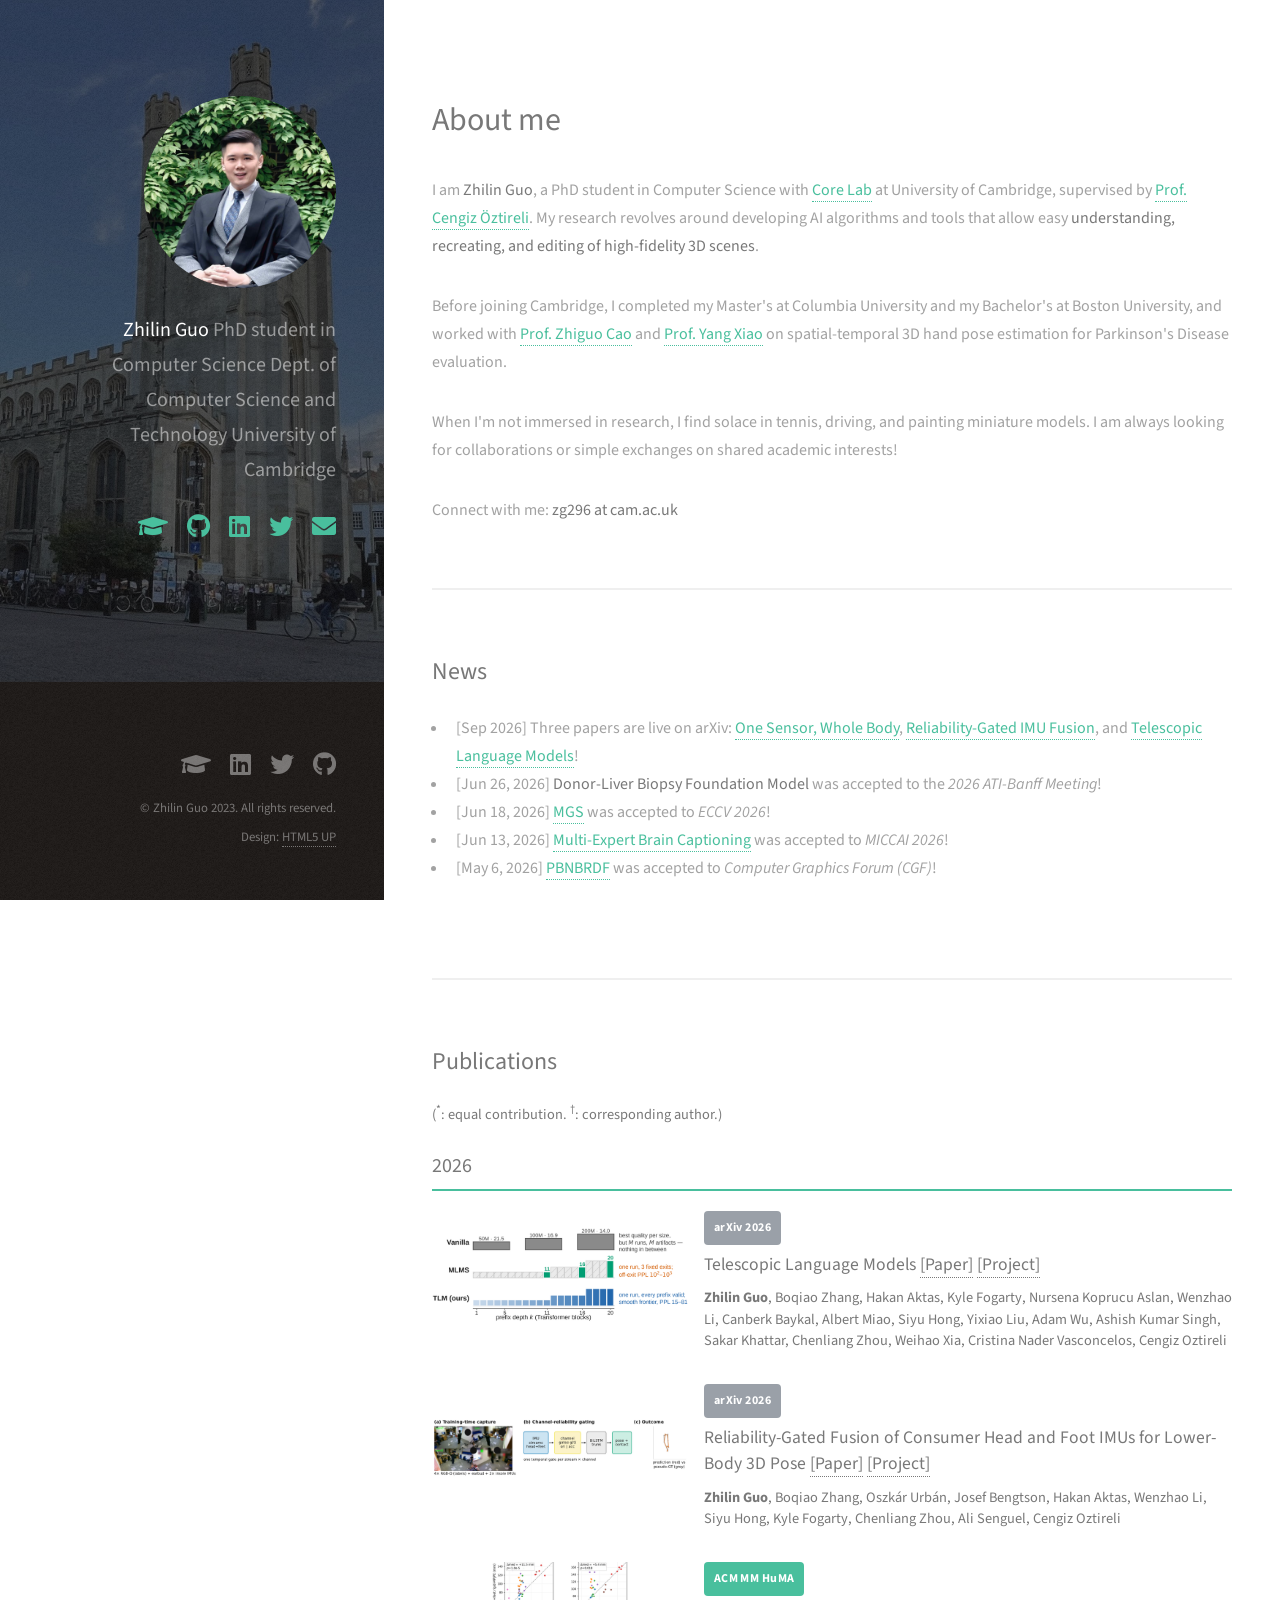
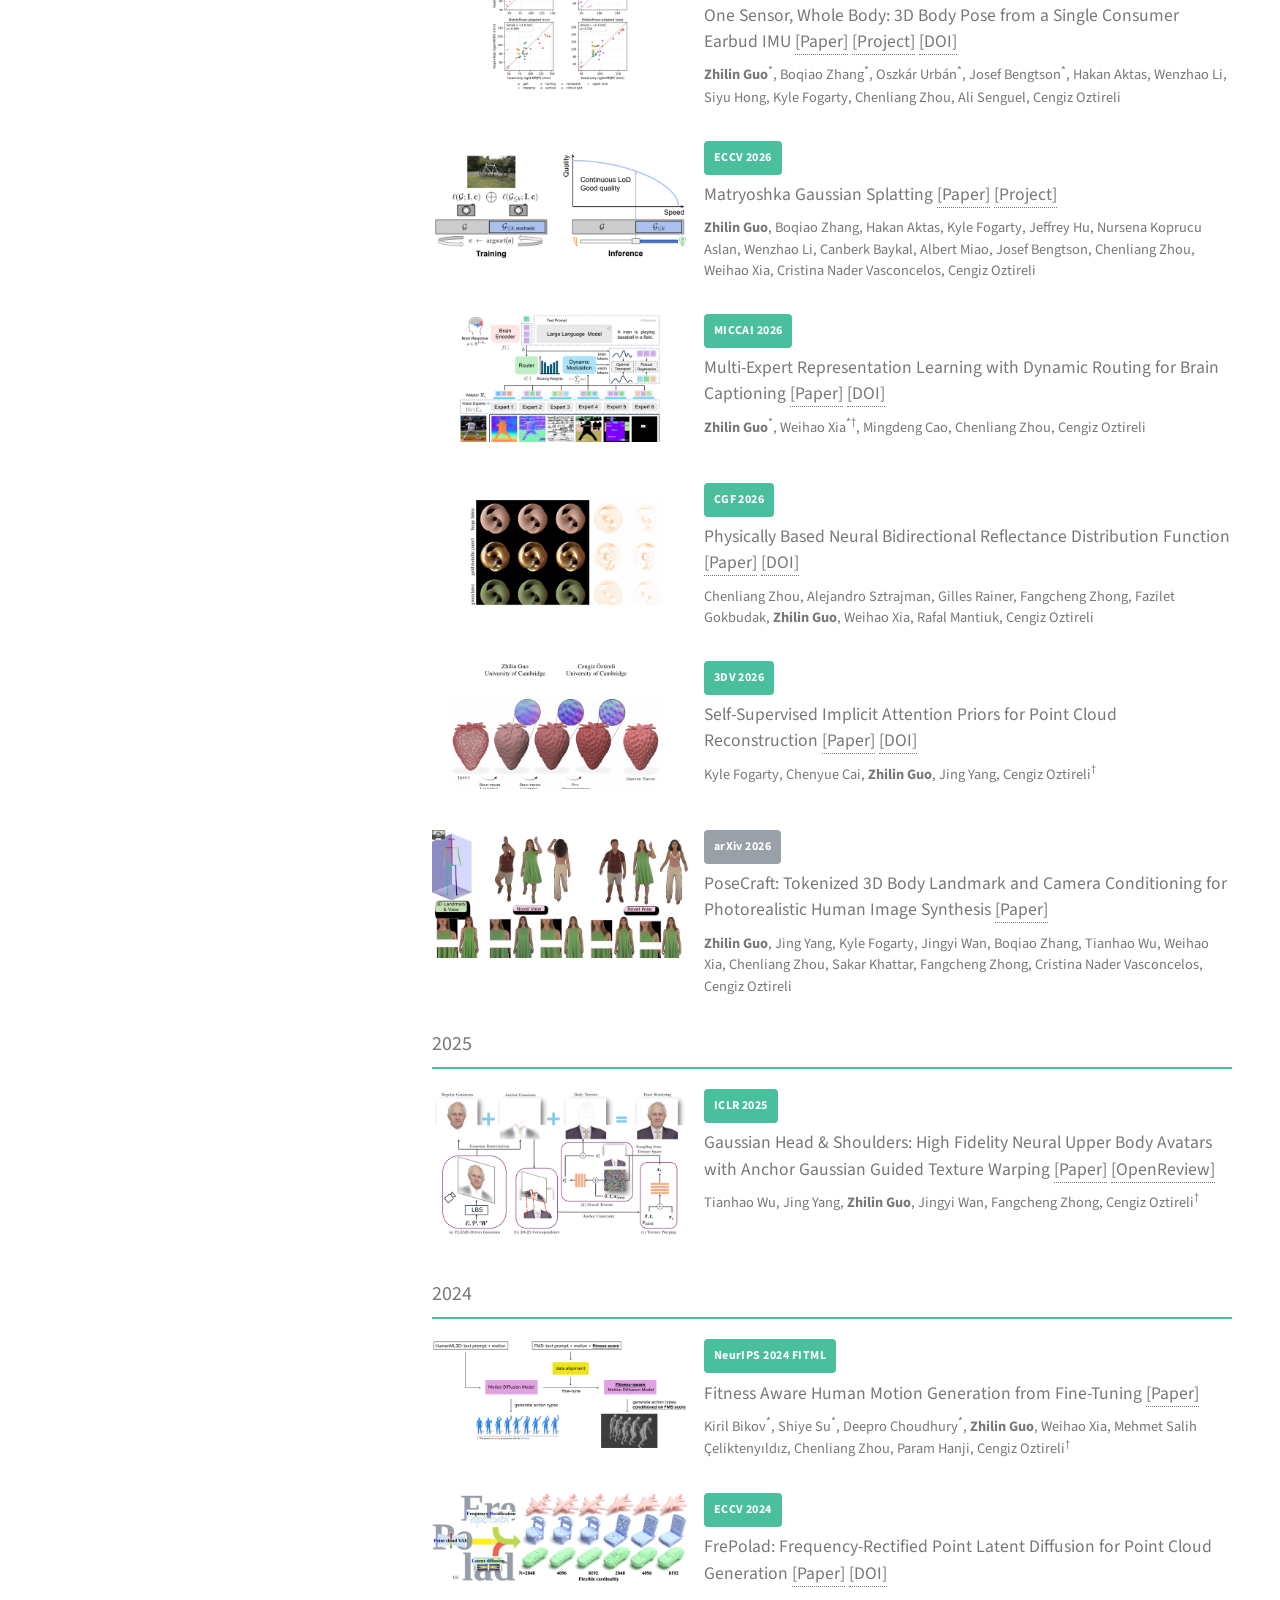
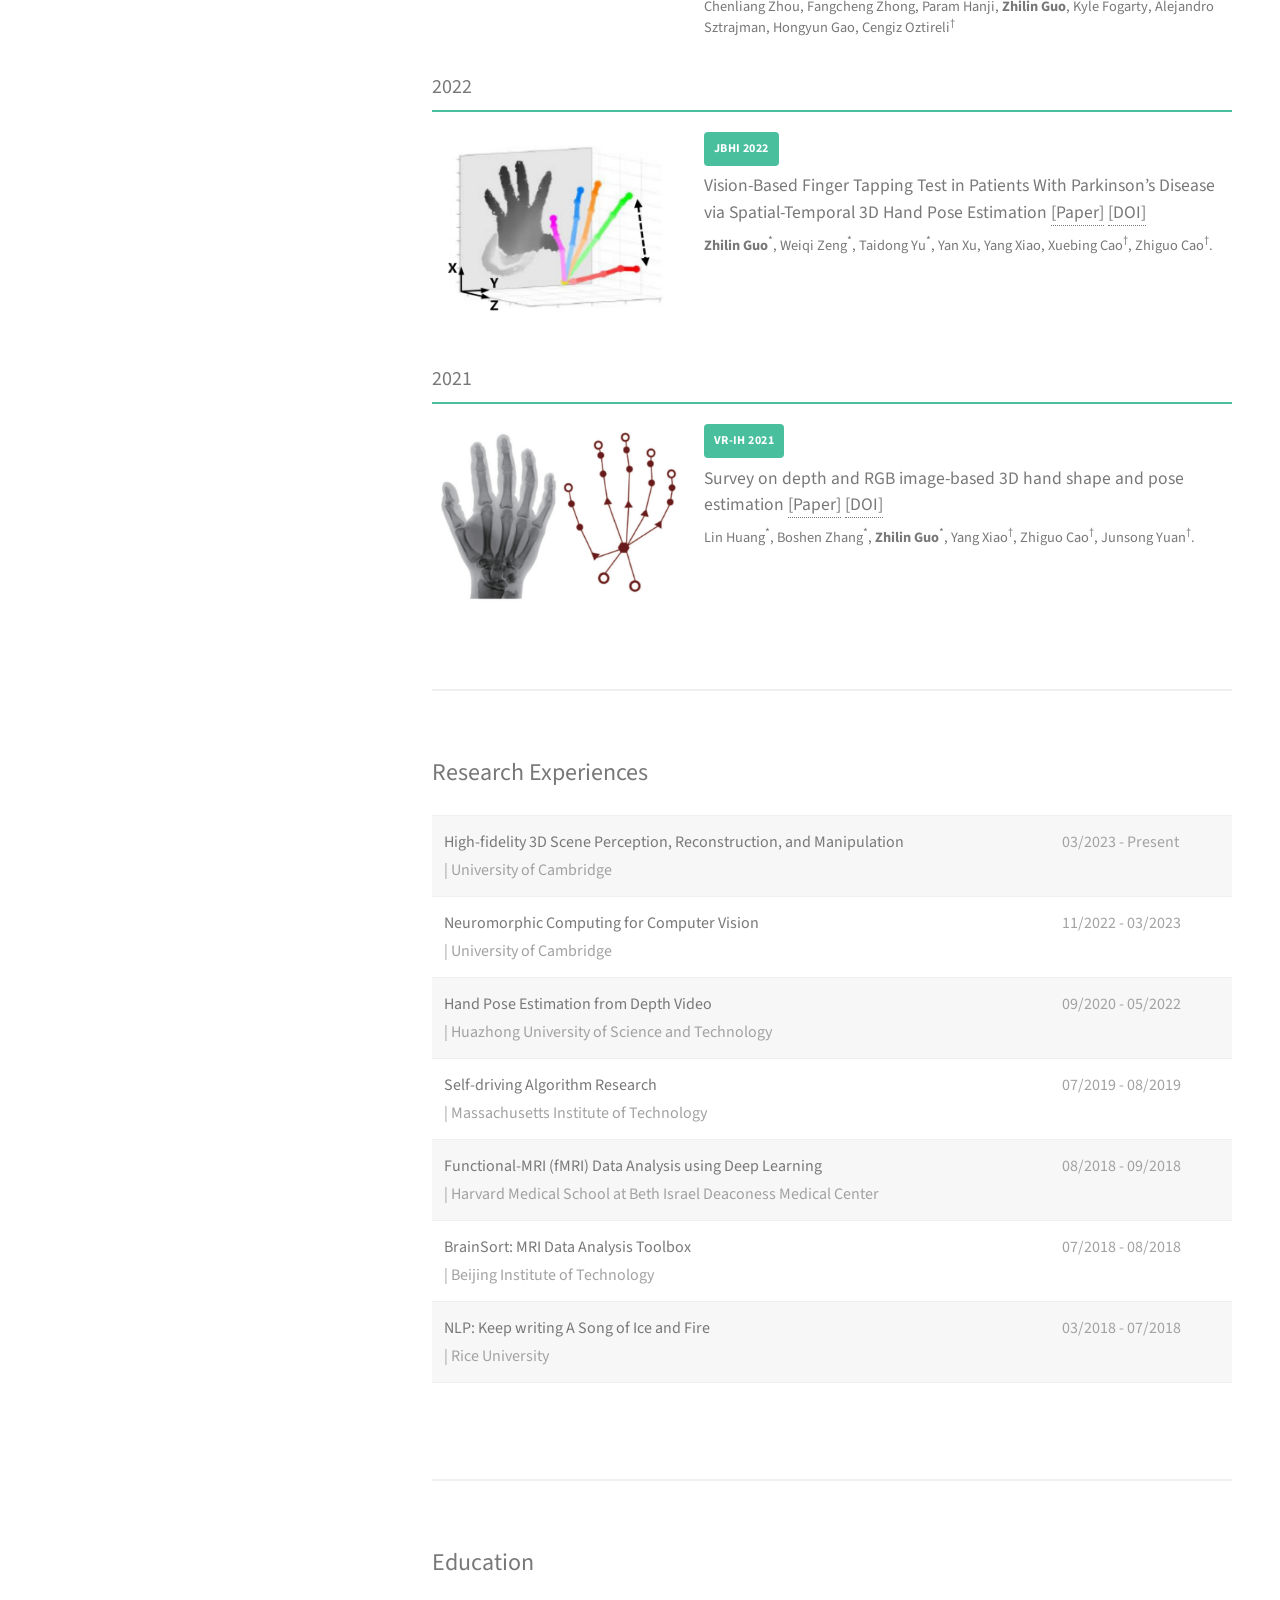
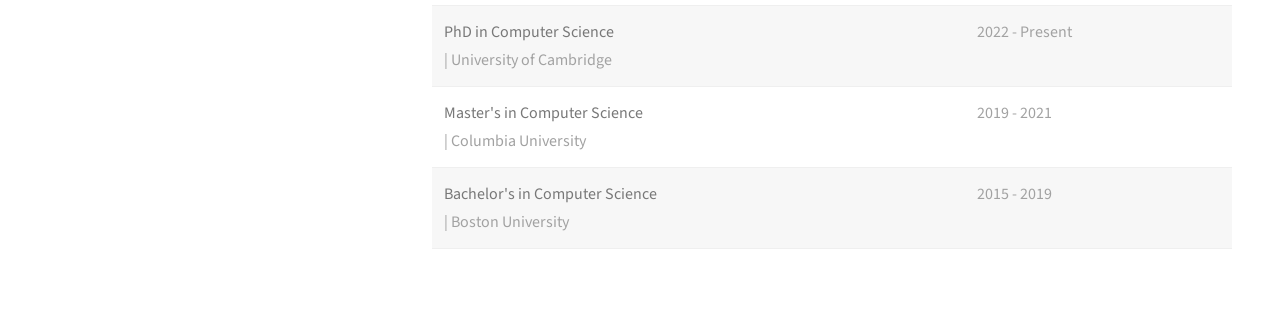
==== commit e71f88c9: "Add MICCAI 2026 open-access paper and DOI links." ====
--- a/index.html
+++ b/index.html
@@ -88,7 +88,8 @@
 									<li>[Jun 26, 2026] <strong>Donor-Liver Biopsy Foundation Model</strong> was accepted to the <em>2026 ATI-Banff Meeting</em>!</li>
 									<li>[Jun 18, 2026] <a href="https://arxiv.org/abs/2603.19234"
 										target="_blank">MGS</a> was accepted to <em>ECCV 2026</em>!</li>
-									<li>[Jun 13, 2026] <strong>Multi-Expert Brain Captioning</strong> was accepted to <em>MICCAI 2026</em>!</li>
+									<li>[Jun 13, 2026] <a href="https://papers.miccai.org/miccai-2026/paper/4241_paper.pdf"
+										target="_blank">Multi-Expert Brain Captioning</a> was accepted to <em>MICCAI 2026</em>!</li>
 									<li>[May 6, 2026] <a href="https://arxiv.org/abs/2411.02347"
 										target="_blank">PBNBRDF</a> was accepted to <em>Computer Graphics Forum (CGF)</em>!</li>
 								</ul>
@@ -240,6 +241,8 @@
 									<span class="pub-venue">MICCAI 2026</span>
 									<h4>
 										Multi-Expert Representation Learning with Dynamic Routing for Brain Captioning
+										<a href="https://papers.miccai.org/miccai-2026/paper/4241_paper.pdf" target="_blank">[Paper]</a>
+										<a href="https://doi.org/10.1007/978-3-032-38239-9_35" target="_blank">[DOI]</a>
 									</h4>
 									<h5>
 										<span style="font-weight:bold;">Zhilin Guo</span><sup>*</sup>,
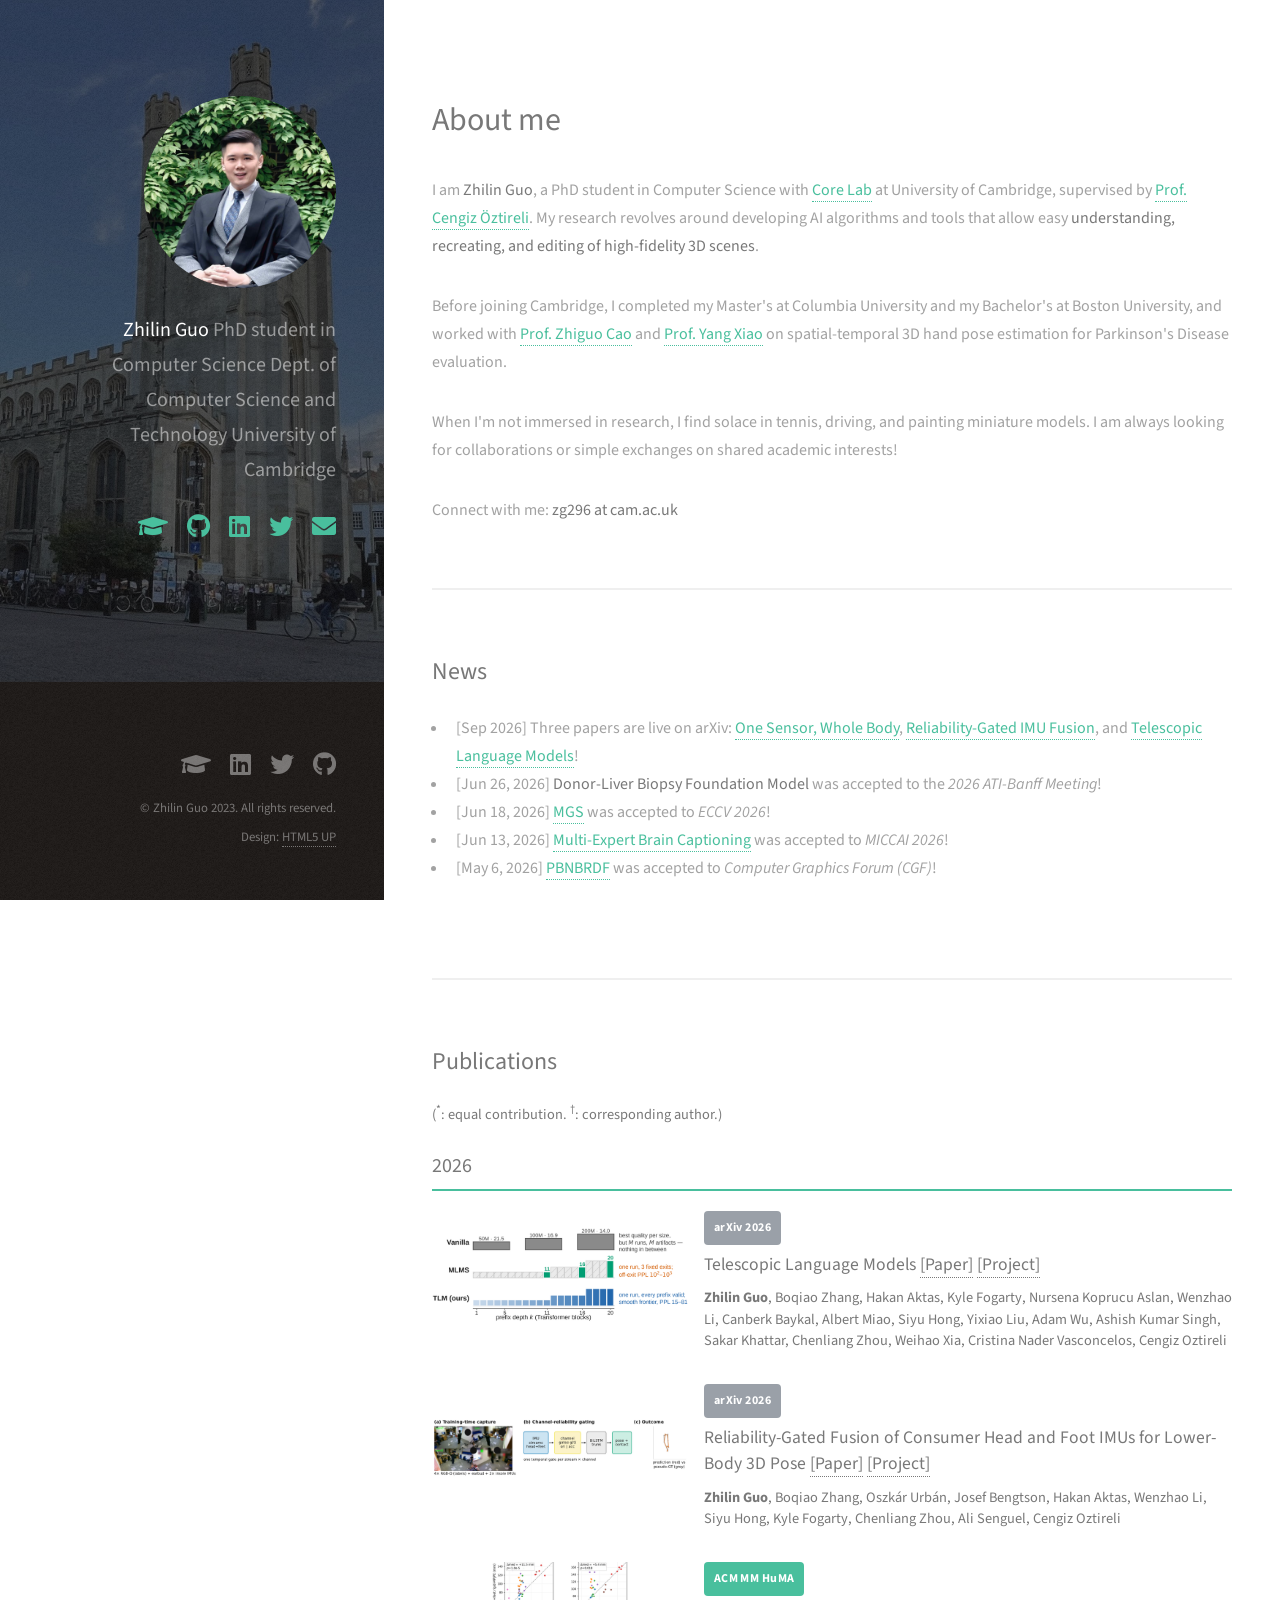
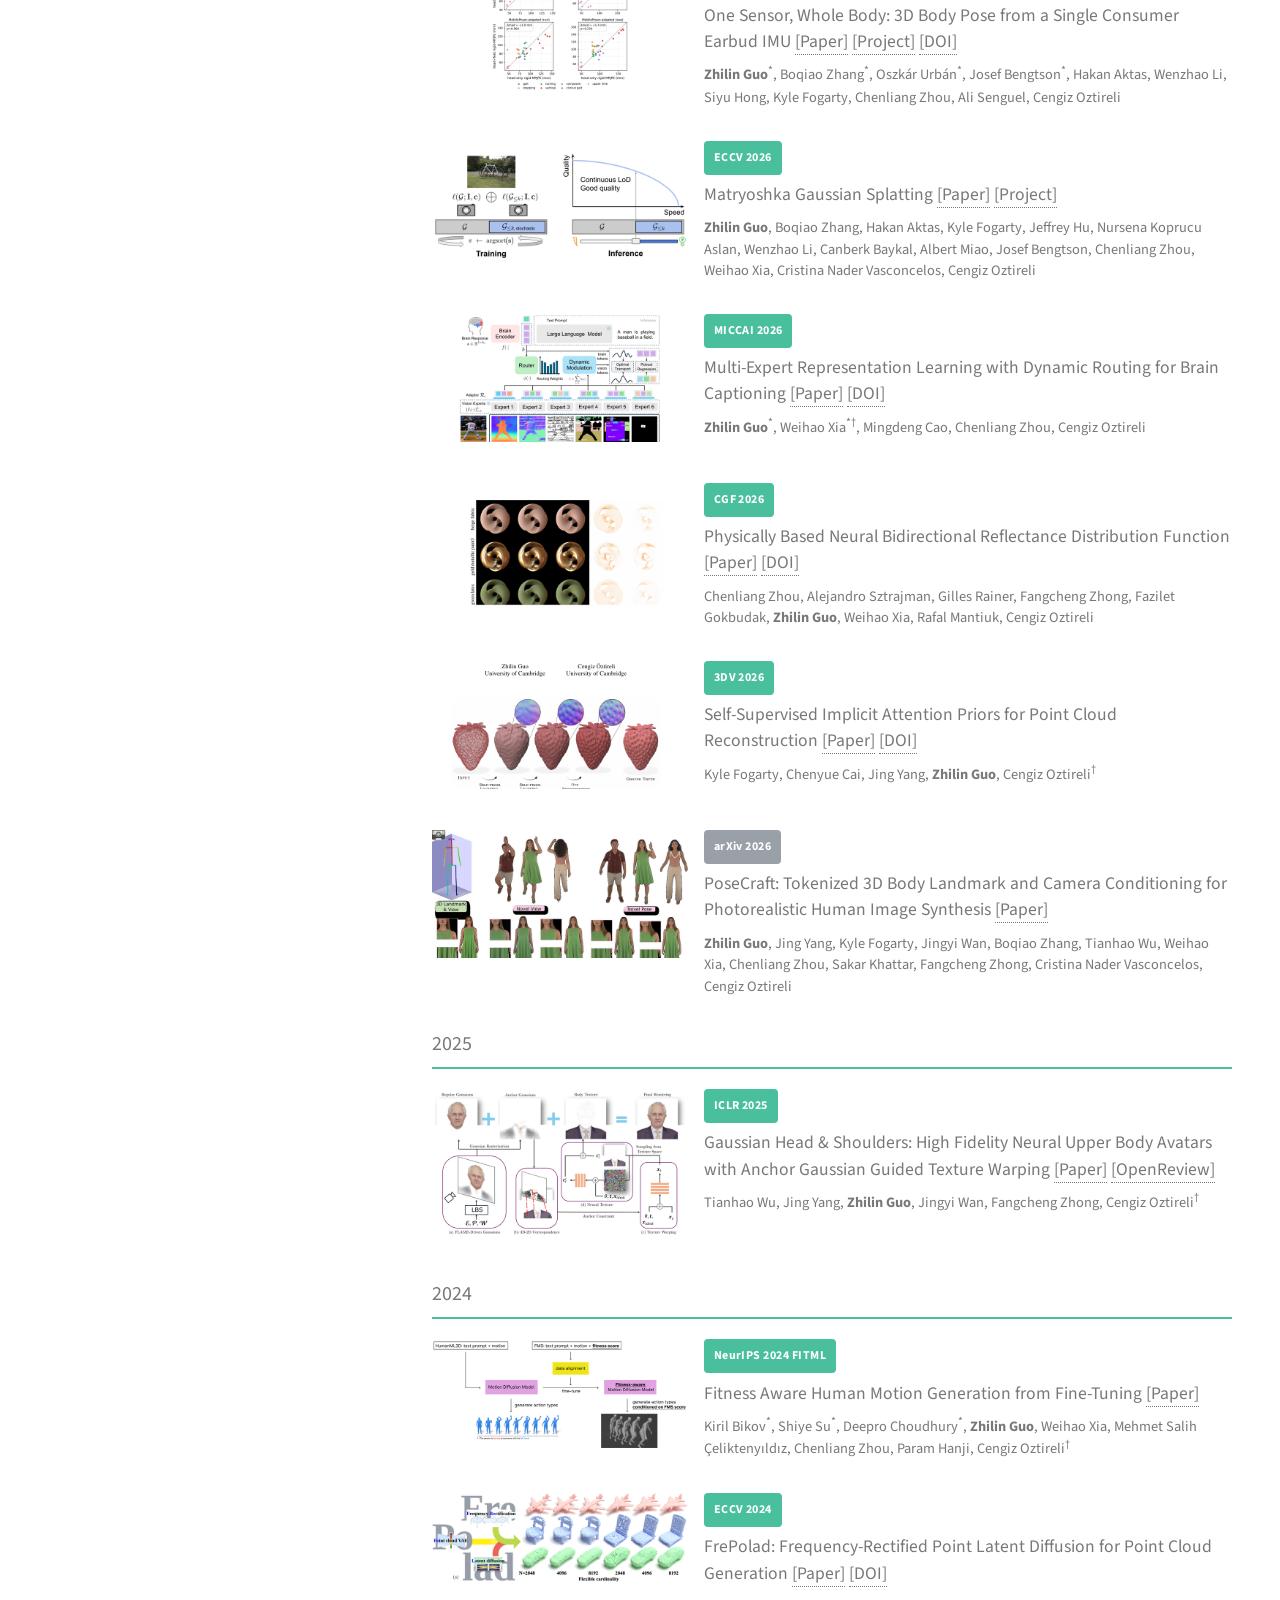
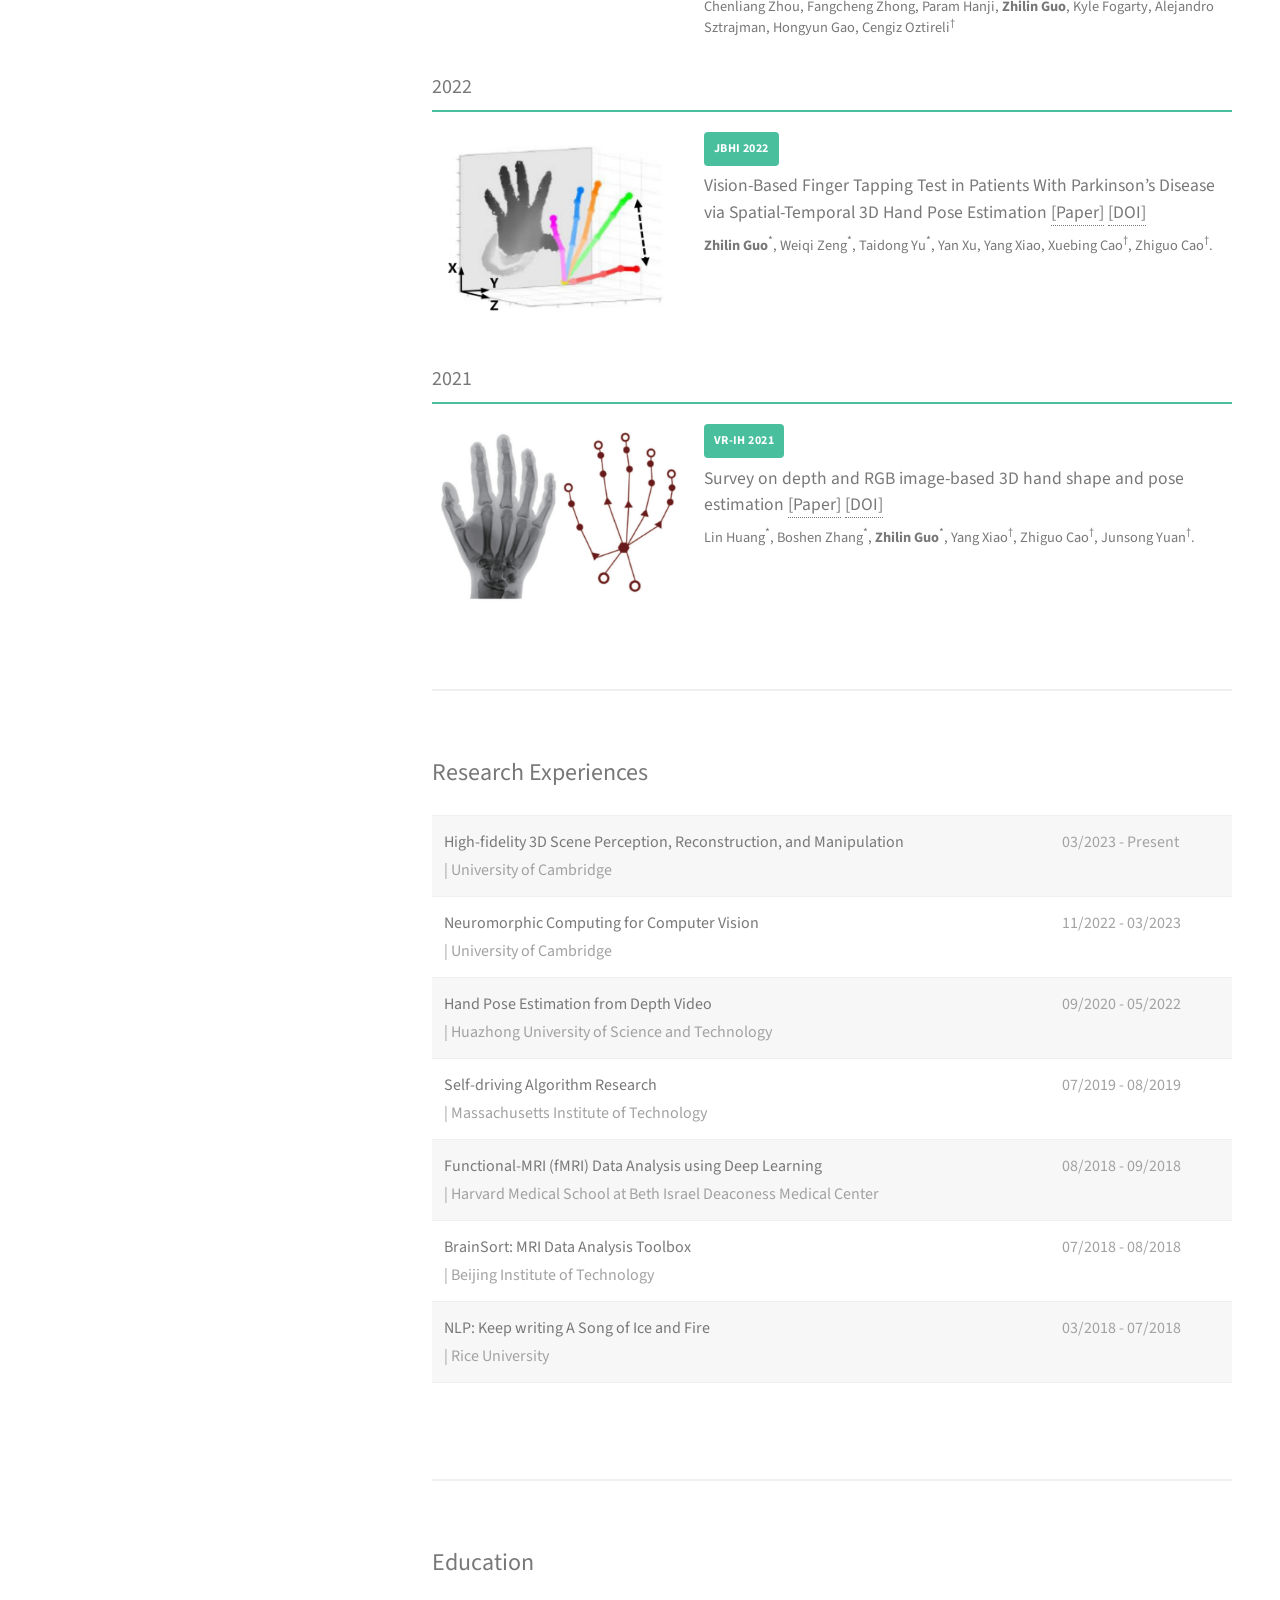
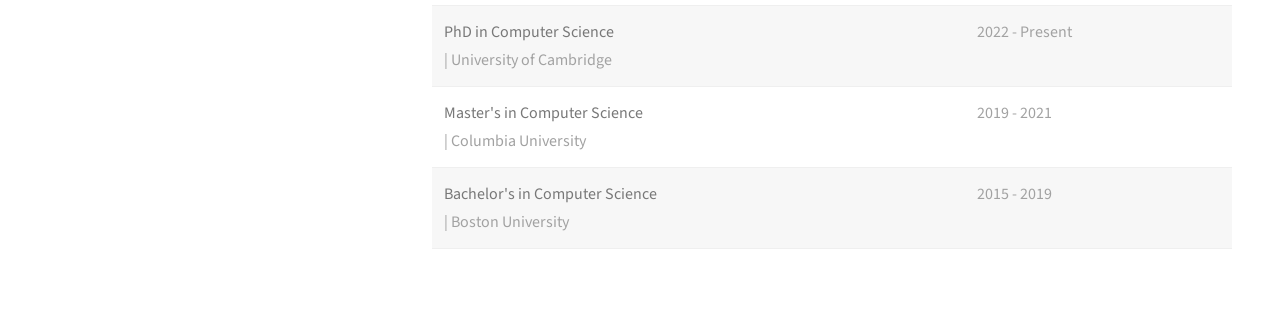
==== commit ff8221cf: "Correct author order on the 3DV implicit attention priors paper." ====
--- a/index.html
+++ b/index.html
@@ -297,8 +297,8 @@
 									<h5>
 										Kyle Fogarty,
 										Chenyue Cai,
-										<span style="font-weight:bold;">Zhilin Guo</span>,
 										Jing Yang,
+										<span style="font-weight:bold;">Zhilin Guo</span>,
 										Cengiz Oztireli<sup>†</sup>
 										<br>
 									</h5>
